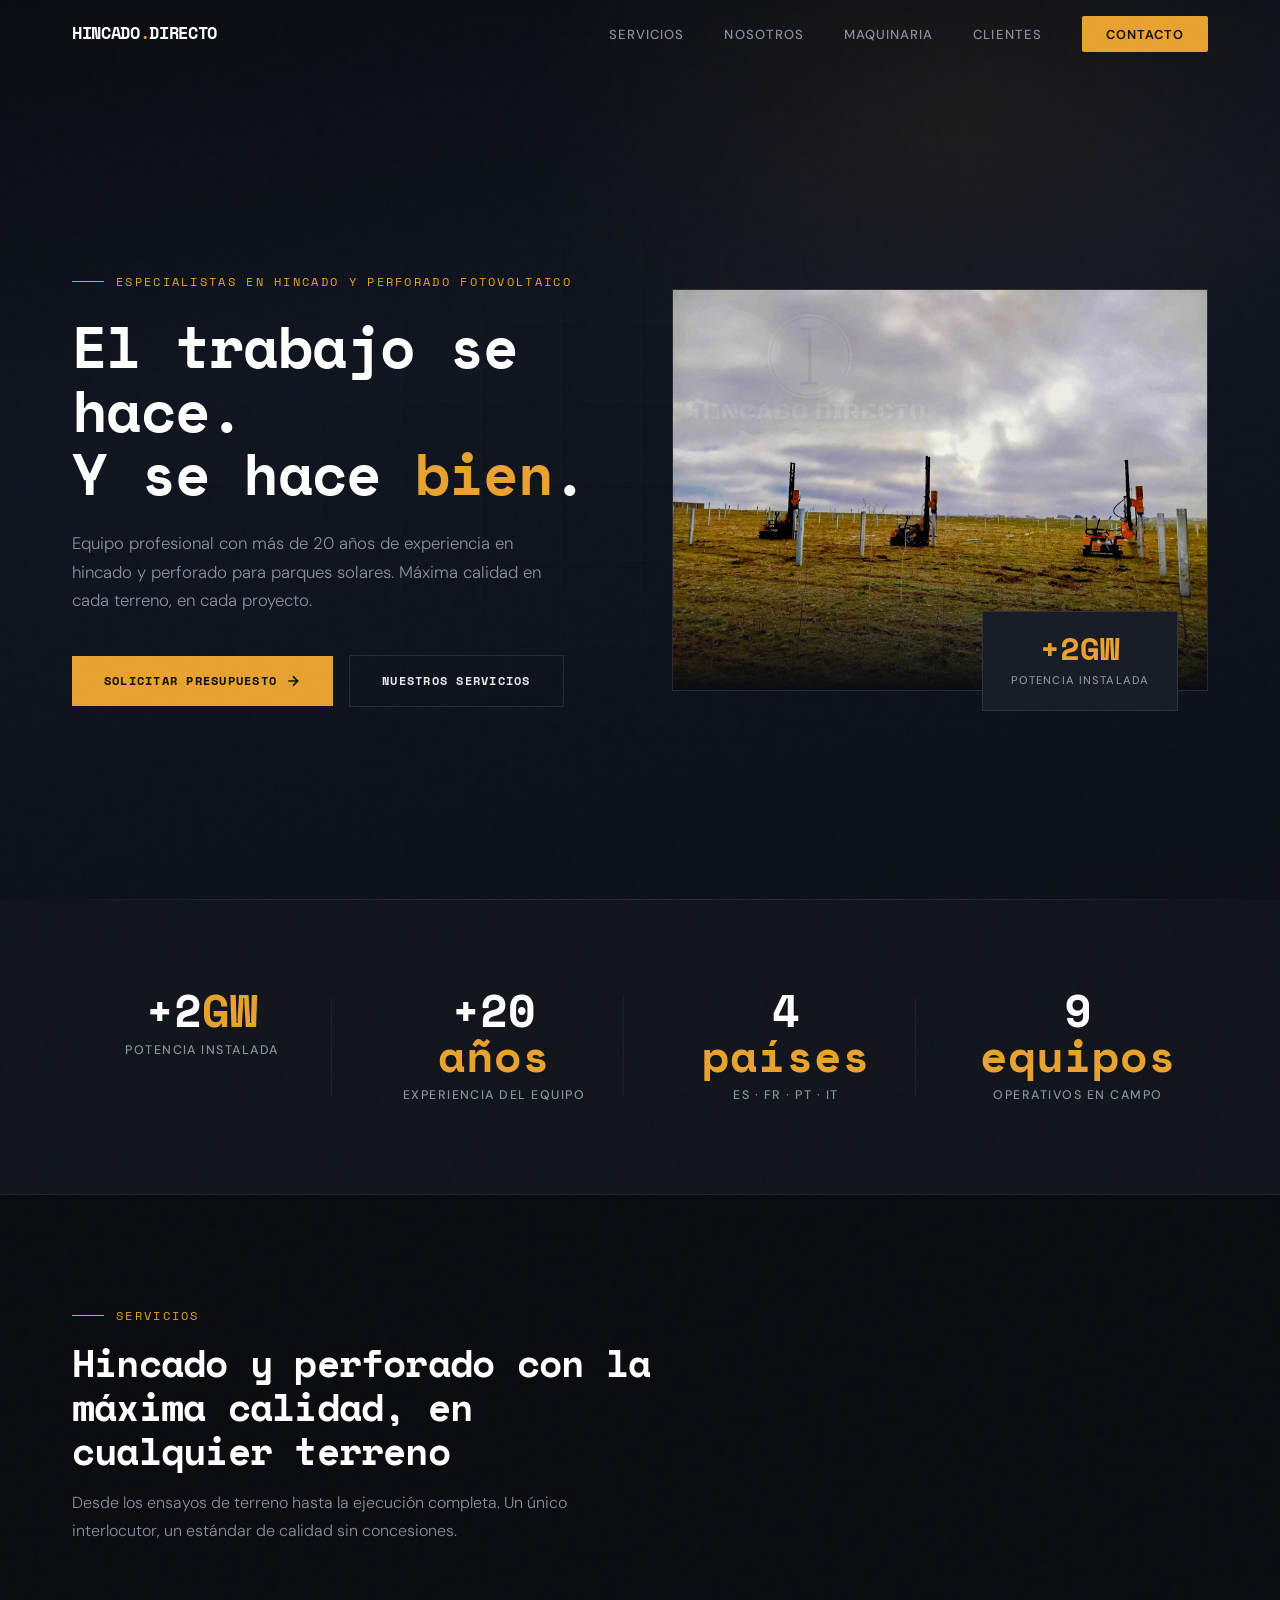
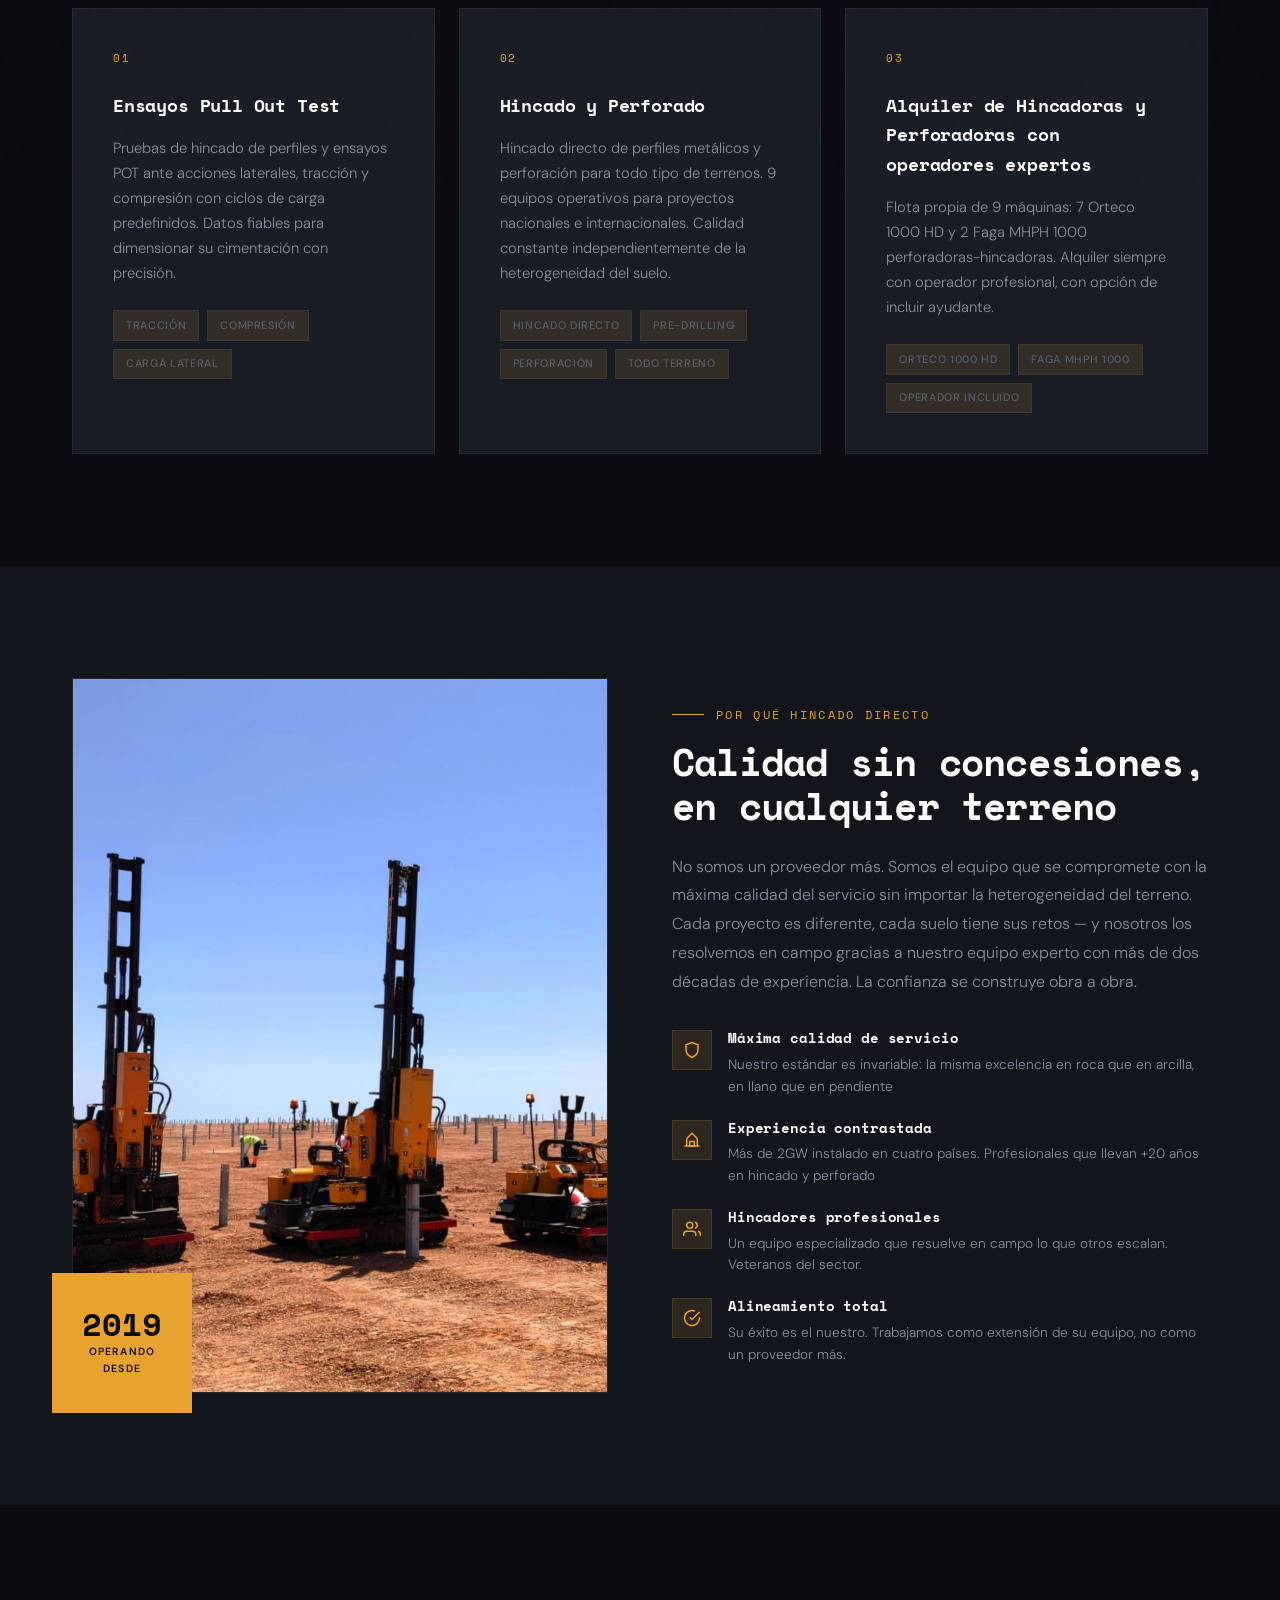
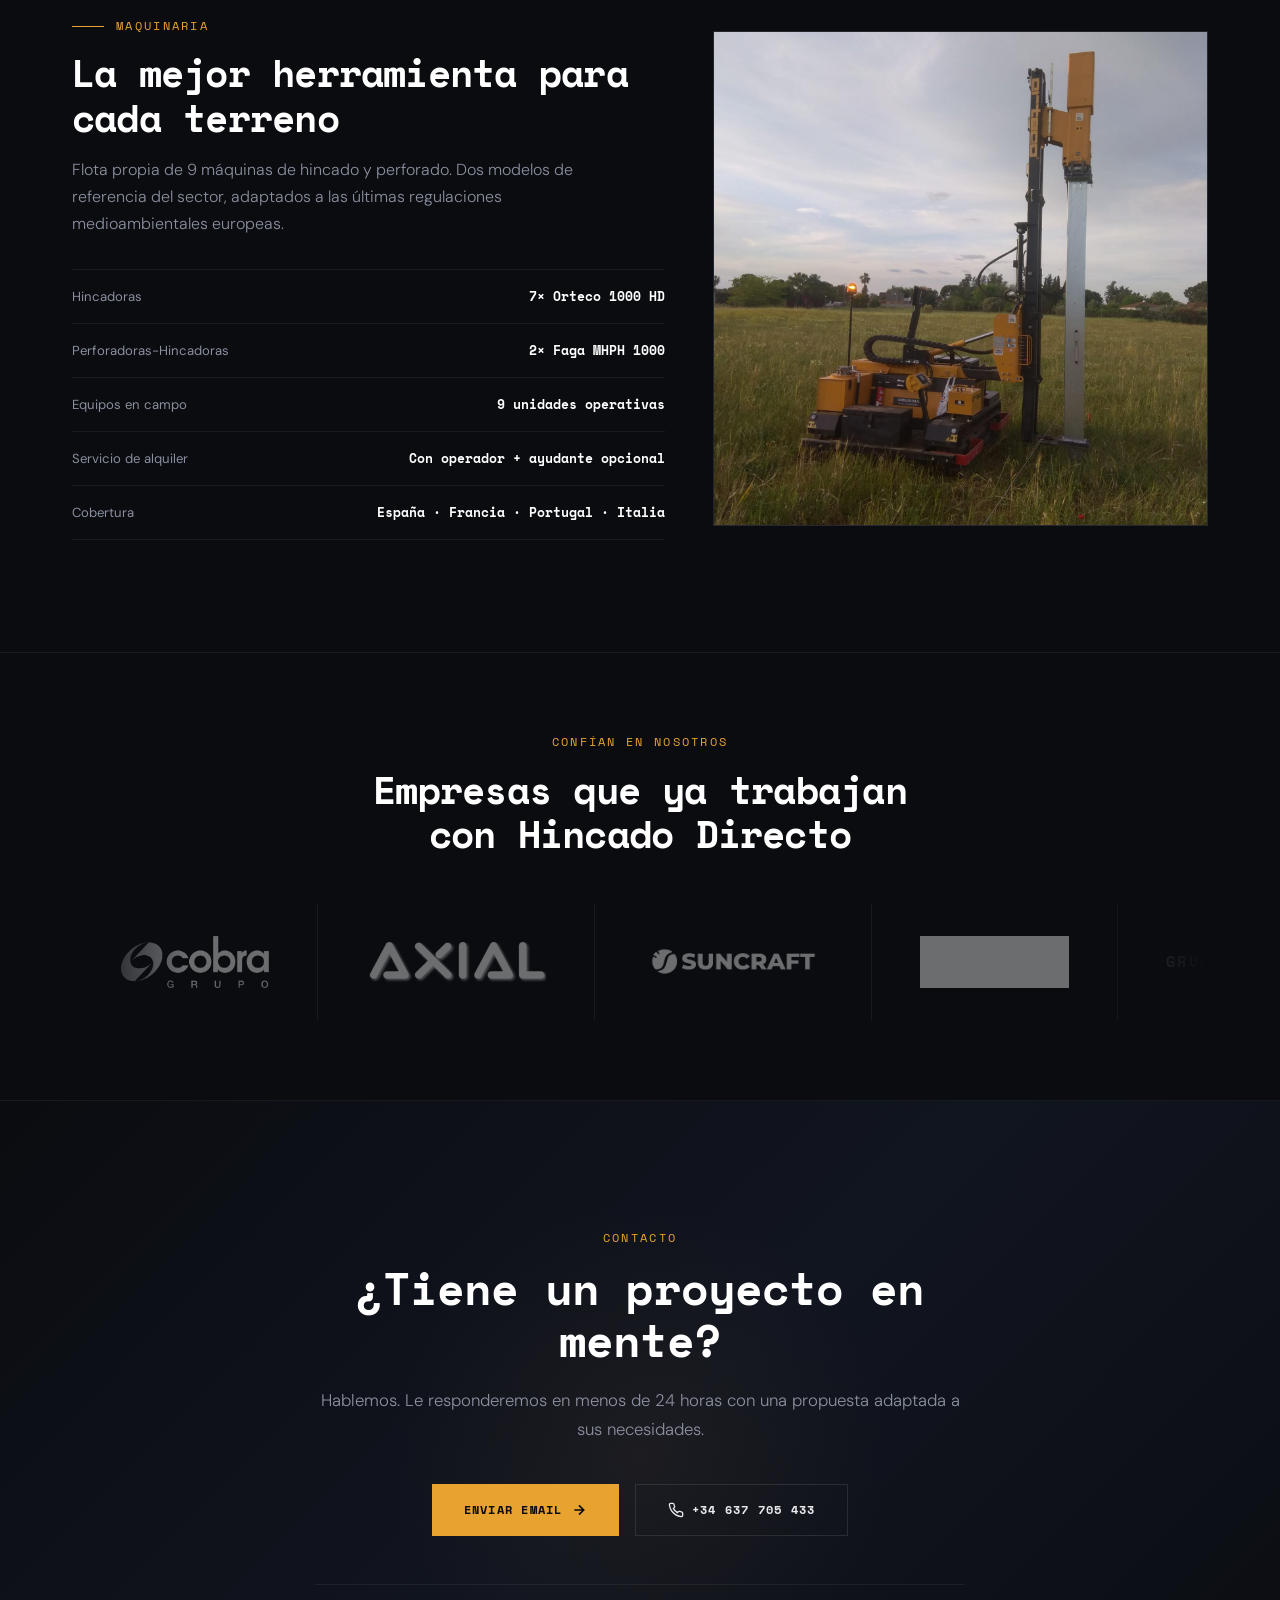
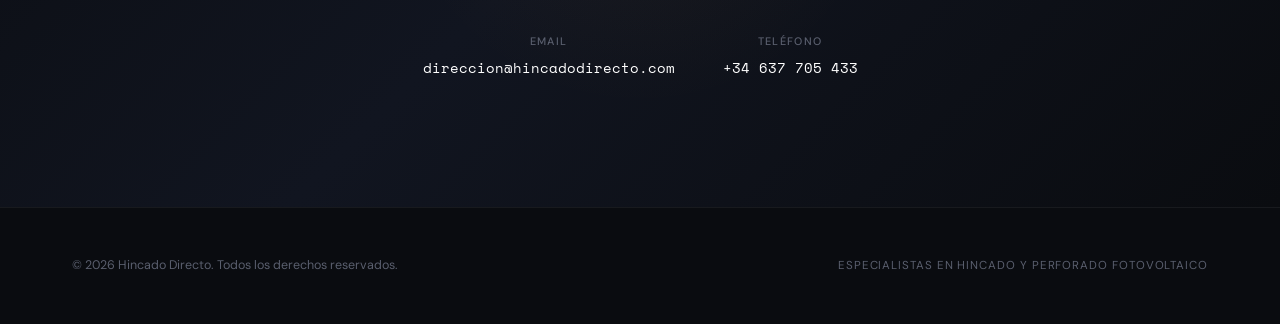
==== index.html @ 3b59ce43 "Update menor" ====
<!DOCTYPE html>
<html lang="es">
<head>
<meta charset="UTF-8">
<meta name="viewport" content="width=device-width, initial-scale=1.0">
<meta name="description" content="Hincado Directo — Especialistas en hincado y perforado para parques fotovoltaicos. Más de 2GW instalado en España, Francia, Portugal e Italia. Máxima calidad en cualquier terreno.">
<meta name="keywords" content="hincado fotovoltaico, perforado fotovoltaico, hincadoras, ensayos POT, pull out test, alquiler hincadoras, Orteco 1000, parques solares, EPC solar">
<meta name="author" content="Hincado Directo">
<meta name="robots" content="index, follow">

<!-- Open Graph (para compartir en redes sociales y WhatsApp) -->
<meta property="og:title" content="Hincado Directo | Especialistas en Hincado y Perforado Fotovoltaico">
<meta property="og:description" content="Equipo profesional con más de 20 años de experiencia. Más de 2GW instalado en 4 países. Máxima calidad en cualquier terreno.">
<meta property="og:type" content="website">
<meta property="og:url" content="https://www.hincadodirecto.com">
<meta property="og:locale" content="es_ES">

<!-- Favicon (sustituye por tu logo cuando lo tengas) -->
<link rel="icon" type="image/png" href="img/favicon.png">

<title>Hincado Directo | Especialistas en Hincado y Perforado Fotovoltaico</title>
<link rel="preconnect" href="https://fonts.googleapis.com">
<link href="https://fonts.googleapis.com/css2?family=DM+Sans:ital,opsz,wght@0,9..40,300;0,9..40,400;0,9..40,500;0,9..40,600;0,9..40,700;1,9..40,300&family=Space+Mono:wght@400;700&display=swap" rel="stylesheet">

<!-- ========== SCHEMA MARKUP — EMPRESA LOCAL ========== -->
<script type="application/ld+json">
{
  "@context": "https://schema.org",
  "@type": "Organization",
  "name": "Hincado Directo",
  "legalName": "Hincado Directo SL",
  "url": "https://www.hincadodirecto.com",
  "logo": "https://www.hincadodirecto.com/img/logo-hincado-directo.png",
  "description": "Especialistas en hincado y perforado para parques fotovoltaicos. Más de 2GW instalado en España, Francia, Portugal e Italia.",
  "foundingDate": "2019",
  "email": "direccion@hincadodirecto.com",
  "telephone": "+34637705433",
  "address": {
    "@type": "PostalAddress",
    "streetAddress": "Calle Francisco Luján, 2, Esc. Izq., Piso 6D",
    "addressLocality": "Badajoz",
    "postalCode": "06004",
    "addressRegion": "Extremadura",
    "addressCountry": "ES"
  },
  "geo": {
    "@type": "GeoCoordinates",
    "latitude": 38.8794,
    "longitude": -6.9707
  },
  "areaServed": [
    { "@type": "Country", "name": "España" },
    { "@type": "Country", "name": "Francia" },
    { "@type": "Country", "name": "Portugal" },
    { "@type": "Country", "name": "Italia" }
  ],
  "serviceType": [
    "Hincado de perfiles para parques fotovoltaicos",
    "Perforado y pretaladro para estructuras solares",
    "Ensayos Pull Out Test (POT)",
    "Alquiler de hincadoras con operador"
  ],
  "numberOfEmployees": {
    "@type": "QuantitativeValue",
    "minValue": 10,
    "maxValue": 50
  },
  "sameAs": [
    "https://es.linkedin.com/company/hincado-directo"
  ]
}
</script>

<!-- ========== SCHEMA MARKUP — SERVICIO PRINCIPAL ========== -->
<script type="application/ld+json">
{
  "@context": "https://schema.org",
  "@type": "Service",
  "serviceType": "Hincado y perforado para parques fotovoltaicos",
  "provider": {
    "@type": "Organization",
    "name": "Hincado Directo",
    "url": "https://www.hincadodirecto.com"
  },
  "areaServed": [
    { "@type": "Country", "name": "España" },
    { "@type": "Country", "name": "Francia" },
    { "@type": "Country", "name": "Portugal" },
    { "@type": "Country", "name": "Italia" }
  ],
  "description": "Hincado directo de perfiles, pretaladro, perforación y ensayos Pull Out Test para parques solares utility-scale. Flota propia de 9 máquinas. Más de 2GW instalados.",
  "offers": {
    "@type": "Offer",
    "availability": "https://schema.org/InStock",
    "areaServed": {
      "@type": "Country",
      "name": "España"
    }
  }
}
</script>

<!-- ========== GOOGLE ANALYTICS ========== 
     INSTRUCCIONES: 
     1. Ve a https://analytics.google.com
     2. Crea una propiedad para hincadodirecto.com
     3. Google te dará un ID tipo "G-XXXXXXXXXX"
     4. Sustituye G-XXXXXXXXXX por tu ID real en las dos líneas de abajo
     5. Descomenta el bloque (quita las líneas de comentario HTML)
-->
<!--
<script async src="https://www.googletagmanager.com/gtag/js?id=G-XXXXXXXXXX"></script>
<script>
  window.dataLayer = window.dataLayer || [];
  function gtag(){dataLayer.push(arguments);}
  gtag('js', new Date());
  gtag('config', 'G-XXXXXXXXXX');
</script>
-->

<style>
:root {
  --color-bg: #0A0C10;
  --color-bg-elevated: #12151C;
  --color-bg-card: #181C25;
  --color-text: #E8E9ED;
  --color-text-muted: #8A8F9E;
  --color-text-dim: #5A5F6E;
  --color-accent: #E8A230;
  --color-accent-light: #F0C060;
  --color-accent-dim: rgba(232,162,48,0.12);
  --color-white: #FFFFFF;
  --color-border: rgba(255,255,255,0.06);
  --color-border-light: rgba(255,255,255,0.10);
  --font-display: 'Space Mono', monospace;
  --font-body: 'DM Sans', sans-serif;
  --ease-out: cubic-bezier(0.16, 1, 0.3, 1);
  --max-width: 1200px;
}

*, *::before, *::after { margin: 0; padding: 0; box-sizing: border-box; }

html { scroll-behavior: smooth; }

body {
  font-family: var(--font-body);
  background: var(--color-bg);
  color: var(--color-text);
  line-height: 1.6;
  overflow-x: hidden;
  -webkit-font-smoothing: antialiased;
}

/* ============ UTILITY ============ */
.container { max-width: var(--max-width); margin: 0 auto; padding: 0 2rem; }
.sr-only { position: absolute; width: 1px; height: 1px; padding: 0; margin: -1px; overflow: hidden; clip: rect(0,0,0,0); border: 0; }

/* ============ ANIMATIONS ============ */
@keyframes fadeUp {
  from { opacity: 0; transform: translateY(40px); }
  to { opacity: 1; transform: translateY(0); }
}
@keyframes fadeIn {
  from { opacity: 0; }
  to { opacity: 1; }
}
@keyframes slideInLeft {
  from { opacity: 0; transform: translateX(-60px); }
  to { opacity: 1; transform: translateX(0); }
}
@keyframes countUp {
  from { opacity: 0; transform: translateY(20px); }
  to { opacity: 1; transform: translateY(0); }
}
@keyframes lineGrow {
  from { transform: scaleX(0); }
  to { transform: scaleX(1); }
}
@keyframes grain {
  0%, 100% { transform: translate(0, 0); }
  10% { transform: translate(-5%, -10%); }
  30% { transform: translate(3%, -15%); }
  50% { transform: translate(-10%, 5%); }
  70% { transform: translate(8%, -5%); }
  90% { transform: translate(-3%, 10%); }
}

.animate-on-scroll {
  opacity: 0;
  transform: translateY(40px);
  transition: opacity 0.8s var(--ease-out), transform 0.8s var(--ease-out);
}
.animate-on-scroll.visible {
  opacity: 1;
  transform: translateY(0);
}

/* ============ GRAIN OVERLAY ============ */
body::after {
  content: '';
  position: fixed;
  inset: -100%;
  width: 300%;
  height: 300%;
  background-image: url("data:image/svg+xml,%3Csvg viewBox='0 0 256 256' xmlns='http://www.w3.org/2000/svg'%3E%3Cfilter id='n'%3E%3CfeTurbulence type='fractalNoise' baseFrequency='0.85' numOctaves='4' stitchTiles='stitch'/%3E%3C/filter%3E%3Crect width='100%25' height='100%25' filter='url(%23n)' opacity='0.04'/%3E%3C/svg%3E");
  pointer-events: none;
  z-index: 9999;
  animation: grain 8s steps(10) infinite;
  opacity: 0.4;
}

/* ============ NAV ============ */
nav {
  position: fixed;
  top: 0;
  left: 0;
  right: 0;
  z-index: 1000;
  padding: 1.25rem 0;
  transition: all 0.4s var(--ease-out);
  background: transparent;
}
nav.scrolled {
  background: rgba(10,12,16,0.92);
  backdrop-filter: blur(20px);
  -webkit-backdrop-filter: blur(20px);
  border-bottom: 1px solid var(--color-border);
  padding: 0.85rem 0;
}
nav .container {
  display: flex;
  justify-content: space-between;
  align-items: center;
}
.nav-logo {
  font-family: var(--font-display);
  font-size: 1.05rem;
  font-weight: 700;
  color: var(--color-white);
  text-decoration: none;
  letter-spacing: -0.02em;
}
.nav-logo span { color: var(--color-accent); }
.nav-links {
  display: flex;
  gap: 2.5rem;
  list-style: none;
  align-items: center;
}
.nav-links a {
  font-size: 0.82rem;
  color: var(--color-text-muted);
  text-decoration: none;
  letter-spacing: 0.08em;
  text-transform: uppercase;
  font-weight: 500;
  transition: color 0.3s ease;
  position: relative;
}
.nav-links a:hover { color: var(--color-white); }
.nav-links a::after {
  content: '';
  position: absolute;
  bottom: -4px;
  left: 0;
  width: 0;
  height: 1px;
  background: var(--color-accent);
  transition: width 0.3s var(--ease-out);
}
.nav-links a:hover::after { width: 100%; }
.nav-cta {
  font-size: 0.8rem !important;
  color: var(--color-bg) !important;
  background: var(--color-accent);
  padding: 0.6rem 1.5rem;
  border-radius: 2px;
  letter-spacing: 0.08em;
  text-transform: uppercase;
  font-weight: 600 !important;
  transition: background 0.3s ease, transform 0.2s ease !important;
}
.nav-cta:hover {
  background: var(--color-accent-light) !important;
  transform: translateY(-1px);
}
.nav-cta::after { display: none !important; }

/* Mobile nav */
.nav-toggle {
  display: none;
  background: none;
  border: none;
  cursor: pointer;
  padding: 0.5rem;
}
.nav-toggle span {
  display: block;
  width: 22px;
  height: 2px;
  background: var(--color-white);
  margin: 5px 0;
  transition: all 0.3s ease;
}

/* ============ HERO ============ */
.hero {
  position: relative;
  min-height: 100vh;
  display: flex;
  align-items: center;
  overflow: hidden;
  padding-top: 5rem;
}
.hero-bg {
  position: absolute;
  inset: 0;
  background: linear-gradient(170deg, #0A0C10 0%, #111520 40%, #0D1018 100%);
}
.hero-bg::before {
  content: '';
  position: absolute;
  top: -20%;
  right: -10%;
  width: 70%;
  height: 70%;
  background: radial-gradient(ellipse, rgba(232,162,48,0.06) 0%, transparent 70%);
  pointer-events: none;
}
.hero-bg::after {
  content: '';
  position: absolute;
  bottom: 0;
  left: 0;
  right: 0;
  height: 1px;
  background: linear-gradient(90deg, transparent, var(--color-border-light) 20%, var(--color-border-light) 80%, transparent);
}
.hero-grid {
  position: absolute;
  inset: 0;
  background-image:
    linear-gradient(rgba(255,255,255,0.015) 1px, transparent 1px),
    linear-gradient(90deg, rgba(255,255,255,0.015) 1px, transparent 1px);
  background-size: 80px 80px;
  mask-image: radial-gradient(ellipse 70% 60% at 50% 50%, black 20%, transparent 70%);
}
.hero .container {
  position: relative;
  z-index: 2;
  display: grid;
  grid-template-columns: 1fr 1fr;
  gap: 4rem;
  align-items: center;
}
.hero-content {
  animation: slideInLeft 1s var(--ease-out) 0.2s both;
}
.hero-tag {
  font-family: var(--font-display);
  font-size: 0.72rem;
  color: var(--color-accent);
  letter-spacing: 0.2em;
  text-transform: uppercase;
  margin-bottom: 1.5rem;
  display: flex;
  align-items: center;
  gap: 0.75rem;
}
.hero-tag::before {
  content: '';
  width: 32px;
  height: 1px;
  background: var(--color-accent);
}
.hero-title {
  font-family: var(--font-display);
  font-size: clamp(2.2rem, 4.5vw, 3.8rem);
  font-weight: 700;
  line-height: 1.1;
  color: var(--color-white);
  margin-bottom: 1.5rem;
  letter-spacing: -0.03em;
}
.hero-title em {
  font-style: normal;
  color: var(--color-accent);
  position: relative;
}
.hero-desc {
  font-size: 1.05rem;
  color: var(--color-text-muted);
  line-height: 1.7;
  max-width: 480px;
  margin-bottom: 2.5rem;
  font-weight: 300;
}
.hero-actions {
  display: flex;
  gap: 1rem;
  align-items: center;
}
.btn-primary {
  display: inline-flex;
  align-items: center;
  gap: 0.5rem;
  padding: 0.95rem 2rem;
  background: var(--color-accent);
  color: var(--color-bg);
  font-family: var(--font-display);
  font-size: 0.78rem;
  font-weight: 700;
  letter-spacing: 0.1em;
  text-transform: uppercase;
  text-decoration: none;
  border: none;
  cursor: pointer;
  transition: all 0.3s var(--ease-out);
}
.btn-primary:hover {
  background: var(--color-accent-light);
  transform: translateY(-2px);
  box-shadow: 0 8px 30px rgba(232,162,48,0.25);
}
.btn-secondary {
  display: inline-flex;
  align-items: center;
  gap: 0.5rem;
  padding: 0.95rem 2rem;
  background: transparent;
  color: var(--color-text);
  font-family: var(--font-display);
  font-size: 0.78rem;
  font-weight: 700;
  letter-spacing: 0.1em;
  text-transform: uppercase;
  text-decoration: none;
  border: 1px solid var(--color-border-light);
  cursor: pointer;
  transition: all 0.3s var(--ease-out);
}
.btn-secondary:hover {
  border-color: var(--color-accent);
  color: var(--color-accent);
}

/* Hero visual */
.hero-visual {
  position: relative;
  animation: fadeUp 1s var(--ease-out) 0.5s both;
}
.hero-image-wrapper {
  position: relative;
  aspect-ratio: 4/3;
  overflow: hidden;
  border: 1px solid var(--color-border-light);
}
.hero-image-wrapper img {
  width: 100%;
  height: 100%;
  object-fit: cover;
  filter: contrast(1.05) brightness(0.95);
}
.hero-image-placeholder {
  width: 100%;
  height: 100%;
  background: linear-gradient(135deg, var(--color-bg-card) 0%, var(--color-bg-elevated) 100%);
  display: flex;
  align-items: center;
  justify-content: center;
  flex-direction: column;
  gap: 1rem;
}
.hero-image-placeholder svg {
  width: 64px;
  height: 64px;
  opacity: 0.2;
}
.hero-image-placeholder span {
  font-size: 0.75rem;
  color: var(--color-text-dim);
  letter-spacing: 0.1em;
  text-transform: uppercase;
}
.hero-image-overlay {
  position: absolute;
  bottom: 0;
  left: 0;
  right: 0;
  height: 40%;
  background: linear-gradient(to top, var(--color-bg) 0%, transparent 100%);
  pointer-events: none;
}
.hero-stat-badge {
  position: absolute;
  bottom: -20px;
  right: 30px;
  background: var(--color-bg-card);
  border: 1px solid var(--color-border-light);
  padding: 1.25rem 1.75rem;
  z-index: 3;
  text-align: center;
}
.hero-stat-badge .stat-number {
  font-family: var(--font-display);
  font-size: 2rem;
  font-weight: 700;
  color: var(--color-accent);
  line-height: 1;
}
.hero-stat-badge .stat-label {
  font-size: 0.7rem;
  color: var(--color-text-muted);
  text-transform: uppercase;
  letter-spacing: 0.1em;
  margin-top: 0.25rem;
}

/* ============ STATS BAR ============ */
.stats-bar {
  padding: 4rem 0;
  border-bottom: 1px solid var(--color-border);
  background: var(--color-bg-elevated);
}
.stats-grid {
  display: grid;
  grid-template-columns: repeat(4, 1fr);
  gap: 2rem;
}
.stat-item {
  text-align: center;
  padding: 1.5rem;
  position: relative;
}
.stat-item:not(:last-child)::after {
  content: '';
  position: absolute;
  right: 0;
  top: 20%;
  height: 60%;
  width: 1px;
  background: var(--color-border);
}
.stat-number {
  font-family: var(--font-display);
  font-size: clamp(2rem, 3.5vw, 3rem);
  font-weight: 700;
  color: var(--color-white);
  line-height: 1;
  margin-bottom: 0.5rem;
}
.stat-number span { color: var(--color-accent); }
.stat-label {
  font-size: 0.78rem;
  color: var(--color-text-muted);
  text-transform: uppercase;
  letter-spacing: 0.12em;
  font-weight: 500;
}

/* ============ SECTION COMMON ============ */
.section {
  padding: 7rem 0;
  position: relative;
}
.section-dark { background: var(--color-bg); }
.section-elevated { background: var(--color-bg-elevated); }
.section-header {
  margin-bottom: 4rem;
}
.section-tag {
  font-family: var(--font-display);
  font-size: 0.72rem;
  color: var(--color-accent);
  letter-spacing: 0.2em;
  text-transform: uppercase;
  margin-bottom: 1rem;
  display: flex;
  align-items: center;
  gap: 0.75rem;
}
.section-tag::before {
  content: '';
  width: 32px;
  height: 1px;
  background: var(--color-accent);
}
.section-title {
  font-family: var(--font-display);
  font-size: clamp(1.8rem, 3vw, 2.6rem);
  font-weight: 700;
  color: var(--color-white);
  line-height: 1.15;
  letter-spacing: -0.02em;
  max-width: 600px;
}
.section-subtitle {
  font-size: 1rem;
  color: var(--color-text-muted);
  max-width: 520px;
  margin-top: 1rem;
  font-weight: 300;
  line-height: 1.7;
}

/* ============ SERVICES ============ */
.services-grid {
  display: grid;
  grid-template-columns: repeat(3, 1fr);
  gap: 1.5rem;
}
.service-card {
  background: var(--color-bg-card);
  border: 1px solid var(--color-border);
  padding: 2.5rem;
  transition: all 0.4s var(--ease-out);
  position: relative;
  overflow: hidden;
}
.service-card::before {
  content: '';
  position: absolute;
  top: 0;
  left: 0;
  width: 100%;
  height: 2px;
  background: var(--color-accent);
  transform: scaleX(0);
  transform-origin: left;
  transition: transform 0.4s var(--ease-out);
}
.service-card:hover::before {
  transform: scaleX(1);
}
.service-card:hover {
  border-color: var(--color-border-light);
  transform: translateY(-4px);
  box-shadow: 0 20px 60px rgba(0,0,0,0.3);
}
.service-number {
  font-family: var(--font-display);
  font-size: 0.7rem;
  color: var(--color-accent);
  letter-spacing: 0.15em;
  margin-bottom: 1.5rem;
}
.service-title {
  font-family: var(--font-display);
  font-size: 1.15rem;
  font-weight: 700;
  color: var(--color-white);
  margin-bottom: 1rem;
  letter-spacing: -0.01em;
}
.service-desc {
  font-size: 0.92rem;
  color: var(--color-text-muted);
  line-height: 1.7;
  font-weight: 300;
}
.service-tags {
  display: flex;
  flex-wrap: wrap;
  gap: 0.5rem;
  margin-top: 1.5rem;
}
.service-tags span {
  font-size: 0.68rem;
  color: var(--color-text-dim);
  background: var(--color-accent-dim);
  padding: 0.35rem 0.75rem;
  letter-spacing: 0.06em;
  text-transform: uppercase;
  font-weight: 500;
  border: 1px solid rgba(232,162,48,0.08);
}

/* ============ PHOTO CAROUSEL (fade) ============ */
.photo-carousel {
  position: relative;
  width: 100%;
  height: 100%;
  overflow: hidden;
}
.photo-carousel img {
  position: absolute;
  inset: 0;
  width: 100%;
  height: 100%;
  object-fit: cover;
  opacity: 0;
  transition: opacity 1s ease;
}
.photo-carousel img.active {
  opacity: 1;
}

/* ============ ABOUT / DIFERENCIAL ============ */
.about-grid {
  display: grid;
  grid-template-columns: 1fr 1fr;
  gap: 4rem;
  align-items: center;
}
.about-visual {
  position: relative;
}
.about-image {
  aspect-ratio: 3/4;
  background: linear-gradient(135deg, var(--color-bg-card) 0%, var(--color-bg-elevated) 100%);
  border: 1px solid var(--color-border);
  overflow: hidden;
}
.about-image img {
  width: 100%;
  height: 100%;
  object-fit: cover;
}
.about-accent-block {
  position: absolute;
  bottom: -20px;
  left: -20px;
  width: 140px;
  height: 140px;
  background: var(--color-accent);
  display: flex;
  align-items: center;
  justify-content: center;
  flex-direction: column;
}
.about-accent-block .accent-number {
  font-family: var(--font-display);
  font-size: 2rem;
  font-weight: 700;
  color: var(--color-bg);
  line-height: 1;
}
.about-accent-block .accent-label {
  font-size: 0.65rem;
  color: var(--color-bg);
  text-transform: uppercase;
  letter-spacing: 0.1em;
  font-weight: 600;
  margin-top: 0.25rem;
  text-align: center;
}
.about-content { }
.about-text {
  font-size: 1rem;
  color: var(--color-text-muted);
  line-height: 1.8;
  margin-bottom: 2rem;
  font-weight: 300;
}
.about-features {
  display: flex;
  flex-direction: column;
  gap: 1.25rem;
}
.about-feature {
  display: flex;
  gap: 1rem;
  align-items: flex-start;
}
.about-feature-icon {
  width: 40px;
  height: 40px;
  min-width: 40px;
  background: var(--color-accent-dim);
  border: 1px solid rgba(232,162,48,0.15);
  display: flex;
  align-items: center;
  justify-content: center;
  margin-top: 2px;
}
.about-feature-icon svg {
  width: 18px;
  height: 18px;
  stroke: var(--color-accent);
  fill: none;
  stroke-width: 2;
}
.about-feature-text h4 {
  font-family: var(--font-display);
  font-size: 0.85rem;
  color: var(--color-white);
  font-weight: 700;
  letter-spacing: -0.01em;
  margin-bottom: 0.25rem;
}
.about-feature-text p {
  font-size: 0.85rem;
  color: var(--color-text-muted);
  line-height: 1.6;
  font-weight: 300;
}

/* ============ CLIENTS / TRUST ============ */
.trust-section {
  padding: 5rem 0;
  border-top: 1px solid var(--color-border);
  border-bottom: 1px solid var(--color-border);
  background: var(--color-bg);
  overflow: hidden;
}
.trust-header {
  text-align: center;
  margin-bottom: 3rem;
}
.trust-header .section-tag {
  justify-content: center;
}
.trust-header .section-tag::before { display: none; }

/* Marquee infinite scroll */
.clients-marquee {
  position: relative;
  width: 100%;
  overflow: hidden;
  mask-image: linear-gradient(90deg, transparent 0%, black 10%, black 90%, transparent 100%);
  -webkit-mask-image: linear-gradient(90deg, transparent 0%, black 10%, black 90%, transparent 100%);
}
.clients-track {
  display: flex;
  width: max-content;
  animation: marquee 30s linear infinite;
}
.clients-track:hover {
  animation-play-state: paused;
}
@keyframes marquee {
  0% { transform: translateX(0); }
  100% { transform: translateX(-50%); }
}
.client-cell {
  flex-shrink: 0;
  padding: 2rem 3rem;
  display: flex;
  align-items: center;
  justify-content: center;
  border-left: 1px solid var(--color-border);
  min-width: 180px;
}
.client-cell:hover {
  background: var(--color-bg-elevated);
}
.client-cell img {
  max-height: 52px;
  max-width: 180px;
  object-fit: contain;
  filter: brightness(0) invert(1);
  opacity: 0.4;
  transition: opacity 0.3s ease, filter 0.3s ease;
}
.client-cell:hover img {
  opacity: 0.9;
  filter: brightness(0) invert(1);
}
.client-cell span {
  font-family: var(--font-display);
  font-size: 0.92rem;
  color: var(--color-text-muted);
  letter-spacing: 0.14em;
  text-transform: uppercase;
  text-align: center;
  font-weight: 700;
  white-space: nowrap;
  opacity: 0.4;
  transition: opacity 0.3s ease, color 0.3s ease;
}
.client-cell:hover span { opacity: 0.9; color: var(--color-white); }

/* ============ FLEET / MAQUINARIA ============ */
.fleet-showcase {
  display: grid;
  grid-template-columns: 1.2fr 1fr;
  gap: 3rem;
  align-items: center;
}
.fleet-info { }
.fleet-spec-list {
  margin-top: 2rem;
  display: flex;
  flex-direction: column;
  gap: 0;
}
.fleet-spec {
  display: flex;
  justify-content: space-between;
  align-items: center;
  padding: 1rem 0;
  border-bottom: 1px solid var(--color-border);
}
.fleet-spec:first-child {
  border-top: 1px solid var(--color-border);
}
.fleet-spec-label {
  font-size: 0.82rem;
  color: var(--color-text-muted);
  font-weight: 400;
}
.fleet-spec-value {
  font-family: var(--font-display);
  font-size: 0.82rem;
  color: var(--color-white);
  font-weight: 700;
}
.fleet-visual {
  position: relative;
}
.fleet-image {
  aspect-ratio: 1;
  background: linear-gradient(135deg, var(--color-bg-card) 0%, var(--color-bg-elevated) 100%);
  border: 1px solid var(--color-border);
  overflow: hidden;
}
.fleet-image img {
  width: 100%;
  height: 100%;
  object-fit: cover;
}

/* ============ CTA / CONTACT ============ */
.cta-section {
  padding: 8rem 0;
  position: relative;
  overflow: hidden;
}
.cta-section::before {
  content: '';
  position: absolute;
  inset: 0;
  background: linear-gradient(135deg, var(--color-bg) 0%, #111520 50%, var(--color-bg) 100%);
}
.cta-glow {
  position: absolute;
  top: 50%;
  left: 50%;
  transform: translate(-50%, -50%);
  width: 600px;
  height: 600px;
  background: radial-gradient(circle, rgba(232,162,48,0.05) 0%, transparent 60%);
  pointer-events: none;
}
.cta-content {
  position: relative;
  z-index: 2;
  text-align: center;
  max-width: 650px;
  margin: 0 auto;
}
.cta-content .section-tag {
  justify-content: center;
}
.cta-content .section-tag::before { display: none; }
.cta-title {
  font-family: var(--font-display);
  font-size: clamp(2rem, 3.5vw, 3rem);
  font-weight: 700;
  color: var(--color-white);
  line-height: 1.15;
  letter-spacing: -0.02em;
  margin-bottom: 1.25rem;
}
.cta-desc {
  font-size: 1.05rem;
  color: var(--color-text-muted);
  line-height: 1.7;
  margin-bottom: 2.5rem;
  font-weight: 300;
}
.cta-actions {
  display: flex;
  gap: 1rem;
  justify-content: center;
  flex-wrap: wrap;
}
.cta-contact-info {
  display: flex;
  gap: 3rem;
  justify-content: center;
  margin-top: 3rem;
  padding-top: 3rem;
  border-top: 1px solid var(--color-border);
}
.cta-contact-item {
  text-align: center;
}
.cta-contact-label {
  font-size: 0.68rem;
  color: var(--color-text-dim);
  text-transform: uppercase;
  letter-spacing: 0.12em;
  margin-bottom: 0.35rem;
  font-weight: 500;
}
.cta-contact-value {
  font-family: var(--font-display);
  font-size: 0.9rem;
  color: var(--color-white);
  font-weight: 400;
}
.cta-contact-value a {
  color: var(--color-white);
  text-decoration: none;
  transition: color 0.3s ease;
}
.cta-contact-value a:hover { color: var(--color-accent); }

/* ============ FOOTER ============ */
footer {
  padding: 3rem 0;
  border-top: 1px solid var(--color-border);
  background: var(--color-bg);
}
footer .container {
  display: flex;
  justify-content: space-between;
  align-items: center;
}
.footer-left {
  font-size: 0.78rem;
  color: var(--color-text-dim);
}
.footer-left a {
  color: var(--color-text-dim);
  text-decoration: none;
}
.footer-right {
  font-size: 0.72rem;
  color: var(--color-text-dim);
  letter-spacing: 0.08em;
  text-transform: uppercase;
}

/* ============ RESPONSIVE ============ */
@media (max-width: 968px) {
  .hero .container {
    grid-template-columns: 1fr;
    gap: 3rem;
  }
  .hero-visual { order: -1; }
  .stats-grid { grid-template-columns: repeat(2, 1fr); }
  .stat-item:nth-child(2)::after { display: none; }
  .services-grid { grid-template-columns: 1fr; }
  .about-grid { grid-template-columns: 1fr; gap: 3rem; }
  .fleet-showcase { grid-template-columns: 1fr; }
  .cta-contact-info { flex-direction: column; gap: 1.5rem; }
}

@media (max-width: 640px) {
  .nav-links { display: none; }
  .nav-toggle { display: block; }
  .nav-links.open {
    display: flex;
    flex-direction: column;
    position: absolute;
    top: 100%;
    left: 0;
    right: 0;
    background: rgba(10,12,16,0.98);
    backdrop-filter: blur(20px);
    padding: 2rem;
    gap: 1.5rem;
    border-bottom: 1px solid var(--color-border);
  }
  .hero { min-height: auto; padding: 8rem 0 4rem; }
  .section { padding: 4rem 0; }
  .stats-grid { grid-template-columns: 1fr 1fr; }
  .stat-item::after { display: none !important; }
  .hero-actions { flex-direction: column; align-items: flex-start; }
  footer .container { flex-direction: column; gap: 1rem; text-align: center; }
}
</style>
</head>
<body>

<!-- ========== NAV ========== -->
<nav id="mainNav">
  <div class="container">
    <a href="#" class="nav-logo">HINCADO<span>.</span>DIRECTO</a>
    <ul class="nav-links" id="navLinks">
      <li><a href="#servicios">Servicios</a></li>
      <li><a href="#nosotros">Nosotros</a></li>
      <li><a href="#maquinaria">Maquinaria</a></li>
      <li><a href="#clientes">Clientes</a></li>
      <li><a href="#contacto" class="nav-cta">Contacto</a></li>
    </ul>
    <button class="nav-toggle" id="navToggle" aria-label="Abrir menú">
      <span></span><span></span><span></span>
    </button>
  </div>
</nav>

<!-- ========== HERO ========== -->
<section class="hero">
  <div class="hero-bg">
    <div class="hero-grid"></div>
  </div>
  <div class="container">
    <div class="hero-content">
      <div class="hero-tag">Especialistas en hincado y perforado fotovoltaico</div>
      <h1 class="hero-title">
        El trabajo se hace.<br>
        Y se hace <em>bien</em>.
      </h1>
      <p class="hero-desc">
        Equipo profesional con más de 20 años de experiencia en hincado y perforado para parques solares. Máxima calidad en cada terreno, en cada proyecto.
      </p>
      <div class="hero-actions">
        <a href="#contacto" class="btn-primary">
          Solicitar presupuesto
          <svg width="16" height="16" viewBox="0 0 24 24" fill="none" stroke="currentColor" stroke-width="2.5"><path d="M5 12h14M12 5l7 7-7 7"/></svg>
        </a>
        <a href="#servicios" class="btn-secondary">Nuestros servicios</a>
      </div>
    </div>
    <div class="hero-visual">
      <div class="hero-image-wrapper">
        <img src="img/hero.jpg" alt="Hincadoras Orteco trabajando en parque solar fotovoltaico">
        <div class="hero-image-overlay"></div>
      </div>
      <div class="hero-stat-badge">
        <div class="stat-number">+2GW</div>
        <div class="stat-label">Potencia instalada</div>
      </div>
    </div>
  </div>
</section>

<!-- ========== STATS BAR ========== -->
<section class="stats-bar">
  <div class="container">
    <div class="stats-grid">
      <div class="stat-item animate-on-scroll">
        <div class="stat-number">+2<span>GW</span></div>
        <div class="stat-label">Potencia instalada</div>
      </div>
      <div class="stat-item animate-on-scroll">
        <div class="stat-number">+20<span> años</span></div>
        <div class="stat-label">Experiencia del equipo</div>
      </div>
      <div class="stat-item animate-on-scroll">
        <div class="stat-number">4<span> países</span></div>
        <div class="stat-label">ES · FR · PT · IT</div>
      </div>
      <div class="stat-item animate-on-scroll">
        <div class="stat-number">9<span> equipos</span></div>
        <div class="stat-label">Operativos en campo</div>
      </div>
    </div>
  </div>
</section>

<!-- ========== SERVICES ========== -->
<section class="section section-dark" id="servicios">
  <div class="container">
    <div class="section-header animate-on-scroll">
      <div class="section-tag">Servicios</div>
      <h2 class="section-title">Hincado y perforado con la máxima calidad, en cualquier terreno</h2>
      <p class="section-subtitle">Desde los ensayos de terreno hasta la ejecución completa. Un único interlocutor, un estándar de calidad sin concesiones.</p>
    </div>
    <div class="services-grid">
      <div class="service-card animate-on-scroll">
        <div class="service-number">01</div>
        <h3 class="service-title">Ensayos Pull Out Test</h3>
        <p class="service-desc">Pruebas de hincado de perfiles y ensayos POT ante acciones laterales, tracción y compresión con ciclos de carga predefinidos. Datos fiables para dimensionar su cimentación con precisión.</p>
        <div class="service-tags">
          <span>Tracción</span>
          <span>Compresión</span>
          <span>Carga lateral</span>
        </div>
      </div>
      <div class="service-card animate-on-scroll">
        <div class="service-number">02</div>
        <h3 class="service-title">Hincado y Perforado</h3>
        <p class="service-desc">Hincado directo de perfiles metálicos y perforación para todo tipo de terrenos. 9 equipos operativos para proyectos nacionales e internacionales. Calidad constante independientemente de la heterogeneidad del suelo.</p>
        <div class="service-tags">
          <span>Hincado directo</span>
          <span>Pre-drilling</span>
          <span>Perforación</span>
          <span>Todo terreno</span>
        </div>
      </div>
      <div class="service-card animate-on-scroll">
        <div class="service-number">03</div>
        <h3 class="service-title">Alquiler de Hincadoras y Perforadoras con operadores expertos</h3>
        <p class="service-desc">Flota propia de 9 máquinas: 7 Orteco 1000 HD y 2 Faga MHPH 1000 perforadoras-hincadoras. Alquiler siempre con operador profesional, con opción de incluir ayudante.</p>
        <div class="service-tags">
          <span>Orteco 1000 HD</span>
          <span>Faga MHPH 1000</span>
          <span>Operador incluido</span>
        </div>
      </div>
    </div>
  </div>
</section>

<!-- ========== ABOUT ========== -->
<section class="section section-elevated" id="nosotros">
  <div class="container">
    <div class="about-grid">
      <div class="about-visual animate-on-scroll">
        <div class="about-image">
          <!-- 
            CARRUSEL EQUIPO — Añade tantas fotos como quieras.
            La primera se muestra por defecto. Se van alternando cada 3 segundos.
            Sube las fotos a img/equipo/ y añade una línea <img> por cada una.
          -->
          <div class="photo-carousel" data-interval="3000">
            <img src="img/equipo/equipo-01.jpg" alt="Equipo Hincado Directo en campo" class="active">
            <img src="img/equipo/equipo-02.jpg" alt="Trabajos de hincado en planta solar">
            <img src="img/equipo/equipo-03.jpg" alt="Cuadrilla de hincadores profesionales">
            <img src="img/equipo/equipo-04.jpg" alt="Detalle de perfil hincado en planta solar">
            <!-- Añade más fotos aquí: <img src="img/equipo/equipo-05.jpg" alt="Descripción"> -->
          </div>
        </div>
        <div class="about-accent-block">
          <div class="accent-number">2019</div>
          <div class="accent-label">Operando<br>desde</div>
        </div>
      </div>
      <div class="about-content animate-on-scroll">
        <div class="section-tag">Por qué Hincado Directo</div>
        <h2 class="section-title" style="margin-bottom:1.5rem">Calidad sin concesiones, en cualquier terreno</h2>
        <p class="about-text">
          No somos un proveedor más. Somos el equipo que se compromete con la máxima calidad del servicio sin importar la heterogeneidad del terreno. Cada proyecto es diferente, cada suelo tiene sus retos — y nosotros los resolvemos en campo gracias a nuestro equipo experto con más de dos décadas de experiencia. La confianza se construye obra a obra.
        </p>
        <div class="about-features">
          <div class="about-feature">
            <div class="about-feature-icon">
              <svg viewBox="0 0 24 24"><path d="M12 22s8-4 8-10V5l-8-3-8 3v7c0 6 8 10 8 10z"/></svg>
            </div>
            <div class="about-feature-text">
              <h4>Máxima calidad de servicio</h4>
              <p>Nuestro estándar es invariable: la misma excelencia en roca que en arcilla, en llano que en pendiente</p>
            </div>
          </div>
          <div class="about-feature">
            <div class="about-feature-icon">
              <svg viewBox="0 0 24 24"><path d="M2 20h20M5 20V10l7-7 7 7v10"/><rect x="9" y="14" width="6" height="6"/></svg>
            </div>
            <div class="about-feature-text">
              <h4>Experiencia contrastada</h4>
              <p>Más de 2GW instalado en cuatro países. Profesionales que llevan +20 años en hincado y perforado</p>
            </div>
          </div>
          <div class="about-feature">
            <div class="about-feature-icon">
              <svg viewBox="0 0 24 24"><path d="M17 21v-2a4 4 0 00-4-4H5a4 4 0 00-4 4v2"/><circle cx="9" cy="7" r="4"/><path d="M23 21v-2a4 4 0 00-3-3.87M16 3.13a4 4 0 010 7.75"/></svg>
            </div>
            <div class="about-feature-text">
              <h4>Hincadores profesionales</h4>
              <p>Un equipo especializado que resuelve en campo lo que otros escalan. Veteranos del sector.</p>
            </div>
          </div>
          <div class="about-feature">
            <div class="about-feature-icon">
              <svg viewBox="0 0 24 24"><path d="M22 11.08V12a10 10 0 11-5.93-9.14"/><polyline points="22 4 12 14.01 9 11.01"/></svg>
            </div>
            <div class="about-feature-text">
              <h4>Alineamiento total</h4>
              <p>Su éxito es el nuestro. Trabajamos como extensión de su equipo, no como un proveedor más.</p>
            </div>
          </div>
        </div>
      </div>
    </div>
  </div>
</section>

<!-- ========== FLEET ========== -->
<section class="section section-dark" id="maquinaria">
  <div class="container">
    <div class="fleet-showcase">
      <div class="fleet-info animate-on-scroll">
        <div class="section-tag">Maquinaria</div>
        <h2 class="section-title" style="margin-bottom:1rem">La mejor herramienta para cada terreno</h2>
        <p class="section-subtitle" style="margin-bottom:0">Flota propia de 9 máquinas de hincado y perforado. Dos modelos de referencia del sector, adaptados a las últimas regulaciones medioambientales europeas.</p>
        <div class="fleet-spec-list">
          <div class="fleet-spec">
            <span class="fleet-spec-label">Hincadoras</span>
            <span class="fleet-spec-value">7× Orteco 1000 HD</span>
          </div>
          <div class="fleet-spec">
            <span class="fleet-spec-label">Perforadoras-Hincadoras</span>
            <span class="fleet-spec-value">2× Faga MHPH 1000</span>
          </div>
          <div class="fleet-spec">
            <span class="fleet-spec-label">Equipos en campo</span>
            <span class="fleet-spec-value">9 unidades operativas</span>
          </div>
          <div class="fleet-spec">
            <span class="fleet-spec-label">Servicio de alquiler</span>
            <span class="fleet-spec-value">Con operador + ayudante opcional</span>
          </div>
          <div class="fleet-spec">
            <span class="fleet-spec-label">Cobertura</span>
            <span class="fleet-spec-value">España · Francia · Portugal · Italia</span>
          </div>
        </div>
      </div>
      <div class="fleet-visual animate-on-scroll">
        <div class="fleet-image">
          <!-- 
            CARRUSEL MAQUINARIA — Mismo sistema. Añade fotos a img/maquinaria/.
          -->
          <div class="photo-carousel" data-interval="3000">
            <img src="img/maquinaria/maquina-01.jpg" alt="Orteco 1000 HD en operación" class="active">
            <img src="img/maquinaria/maquina-02.jpg" alt="Faga MHPH 1000 perforadora-hincadora">
            <img src="img/maquinaria/maquina-03.jpg" alt="Flota de hincadoras Hincado Directo">
            <img src="img/maquinaria/maquina-04.jpg" alt="Orteco 1000 HD entre margaritas">
            <img src="img/maquinaria/maquina-05.jpg" alt="Orteco al atardecer en planta solar">
            <img src="img/maquinaria/maquina-06.jpg" alt="Orteco HD en campo verde">
            <img src="img/maquinaria/maquina-07.jpg" alt="Hincadora Orteco en terreno de trabajo">
            <!-- Añade más fotos aquí: <img src="img/maquinaria/maquina-08.jpg" alt="Descripción"> -->
          </div>
        </div>
      </div>
    </div>
  </div>
</section>

<!-- ========== CLIENTS ========== -->
<section class="trust-section" id="clientes">
  <div class="container">
    <div class="trust-header animate-on-scroll">
      <div class="section-tag">Confían en nosotros</div>
      <h2 class="section-title" style="margin:0 auto">Empresas que ya trabajan con Hincado Directo</h2>
    </div>
    <!-- 
      LOGOS LOCALES — Instrucciones:
      =================================
      1. Crea la carpeta img/logos/ en tu repositorio
      2. Descarga cada logo desde las URLs indicadas abajo
      3. Guárdalos con los nombres exactos que aparecen en los src=""
      4. Sube la carpeta img/logos/ a GitHub
      
      URLs de descarga:
      - grupo-cobra.png    → https://www.grupocobra.com/wp-content/uploads/logo_grupocobra_white.png
      - axial.png          → https://www.axialstructural.com/wp-content/uploads/Logos-Axial-04-e1718263293432.png
      - suncraft.png       → https://www.suncraft.es/wp-content/uploads/2024/11/Logo-Suncraft-W.png
      - aresol.svg         → https://aresol.com/wp-content/uploads/aresol-renovables-logotipo.svg
      - aj-brand.svg       → https://ajbrand.energy/wp-content/uploads/2023/05/aj-brand-logo-web-color.svg
      - osmos.png          → https://www.osmos.es/wp-content/uploads/2022/04/cropped-LOGO-COLOR-OSMOS.png
      - tci-gecomp.png     → https://tci-gecomp.com/wp-content/uploads/2021/06/logo_tci.png
      - crc.jpg            → https://www.crcos.com/wp-content/uploads/2020/09/logo_93x50.jpg
    -->
    <div class="clients-marquee animate-on-scroll">
      <div class="clients-track">
        <div class="client-cell"><img src="img/logos/grupo-cobra.png" alt="Grupo Cobra" onerror="this.outerHTML='<span>GRUPO COBRA</span>'"></div>
        <div class="client-cell"><img src="img/logos/axial.png" alt="Axial Structural" onerror="this.outerHTML='<span>AXIAL</span>'"></div>
        <div class="client-cell"><img src="img/logos/suncraft.png" alt="Suncraft" onerror="this.outerHTML='<span>SUNCRAFT</span>'"></div>
        <div class="client-cell"><img src="img/logos/aresol.png" alt="Aresol Renovables" onerror="this.outerHTML='<span>ARESOL</span>'"></div>
        <div class="client-cell"><span>GRUPO ORTIZ</span></div>
        <div class="client-cell"><img src="img/logos/aj-brand.svg" alt="AJ Brand Energy" onerror="this.outerHTML='<span>AJ BRAND</span>'"></div>
        <div class="client-cell"><span>ZELESTRA</span></div>
        <div class="client-cell"><img src="img/logos/osmos.png" alt="OSMOS" onerror="this.outerHTML='<span>OSMOS</span>'"></div>
        <div class="client-cell"><span>TCI GECOMP</span></div>
        <div class="client-cell"><span>CRC</span></div>
        <div class="client-cell"><span>IBÉRICA RENOVABLES</span></div>
        <div class="client-cell"><span>PVH</span></div>
        <div class="client-cell"><span>TSK</span></div>
        <div class="client-cell"><span>TILSECO</span></div>
        <div class="client-cell"><span>FCC</span></div>
        <!-- Duplicado para loop continuo del marquee -->
        <div class="client-cell"><img src="img/logos/grupo-cobra.png" alt="Grupo Cobra" onerror="this.outerHTML='<span>GRUPO COBRA</span>'"></div>
        <div class="client-cell"><img src="img/logos/axial.png" alt="Axial Structural" onerror="this.outerHTML='<span>AXIAL</span>'"></div>
        <div class="client-cell"><img src="img/logos/suncraft.png" alt="Suncraft" onerror="this.outerHTML='<span>SUNCRAFT</span>'"></div>
        <div class="client-cell"><img src="img/logos/aresol.png" alt="Aresol Renovables" onerror="this.outerHTML='<span>ARESOL</span>'"></div>
        <div class="client-cell"><span>GRUPO ORTIZ</span></div>
        <div class="client-cell"><img src="img/logos/aj-brand.svg" alt="AJ Brand Energy" onerror="this.outerHTML='<span>AJ BRAND</span>'"></div>
        <div class="client-cell"><span>ZELESTRA</span></div>
        <div class="client-cell"><img src="img/logos/osmos.png" alt="OSMOS" onerror="this.outerHTML='<span>OSMOS</span>'"></div>
        <div class="client-cell"><span>TCI GECOMP</span></div>
        <div class="client-cell"><span>CRC</span></div>
        <div class="client-cell"><span>IBÉRICA RENOVABLES</span></div>
        <div class="client-cell"><span>PVH</span></div>
        <div class="client-cell"><span>TSK</span></div>
        <div class="client-cell"><span>TILSECO</span></div>
        <div class="client-cell"><span>FCC</span></div>
      </div>
    </div>
  </div>
</section>

<!-- ========== CTA / CONTACT ========== -->
<section class="cta-section" id="contacto">
  <div class="cta-glow"></div>
  <div class="container">
    <div class="cta-content animate-on-scroll">
      <div class="section-tag">Contacto</div>
      <h2 class="cta-title">¿Tiene un proyecto en mente?</h2>
      <p class="cta-desc">Hablemos. Le responderemos en menos de 24 horas con una propuesta adaptada a sus necesidades.</p>
      <div class="cta-actions">
        <a href="mailto:direccion@hincadodirecto.com" class="btn-primary">
          Enviar email
          <svg width="16" height="16" viewBox="0 0 24 24" fill="none" stroke="currentColor" stroke-width="2.5"><path d="M5 12h14M12 5l7 7-7 7"/></svg>
        </a>
        <a href="tel:+34637705433" class="btn-secondary">
          <svg width="16" height="16" viewBox="0 0 24 24" fill="none" stroke="currentColor" stroke-width="2"><path d="M22 16.92v3a2 2 0 01-2.18 2 19.79 19.79 0 01-8.63-3.07 19.5 19.5 0 01-6-6 19.79 19.79 0 01-3.07-8.67A2 2 0 014.11 2h3a2 2 0 012 1.72 12.84 12.84 0 00.7 2.81 2 2 0 01-.45 2.11L8.09 9.91a16 16 0 006 6l1.27-1.27a2 2 0 012.11-.45 12.84 12.84 0 002.81.7A2 2 0 0122 16.92z"/></svg>
          +34 637 705 433
        </a>
      </div>
      <div class="cta-contact-info">
        <div class="cta-contact-item">
          <div class="cta-contact-label">Email</div>
          <div class="cta-contact-value"><a href="mailto:direccion@hincadodirecto.com">direccion@hincadodirecto.com</a></div>
        </div>
        <div class="cta-contact-item">
          <div class="cta-contact-label">Teléfono</div>
          <div class="cta-contact-value"><a href="tel:+34637705433">+34 637 705 433</a></div>
        </div>
      </div>
    </div>
  </div>
</section>

<!-- ========== FOOTER ========== -->
<footer>
  <div class="container">
    <div class="footer-left">&copy; 2026 <a href="#">Hincado Directo</a>. Todos los derechos reservados.</div>
    <div class="footer-right">Especialistas en hincado y perforado fotovoltaico</div>
  </div>
</footer>

<script>
// Nav scroll effect
const nav = document.getElementById('mainNav');
window.addEventListener('scroll', () => {
  nav.classList.toggle('scrolled', window.scrollY > 50);
});

// Mobile toggle
const toggle = document.getElementById('navToggle');
const links = document.getElementById('navLinks');
toggle.addEventListener('click', () => {
  links.classList.toggle('open');
});

// Close mobile nav on link click
links.querySelectorAll('a').forEach(a => {
  a.addEventListener('click', () => links.classList.remove('open'));
});

// Scroll animation observer
const observer = new IntersectionObserver((entries) => {
  entries.forEach((entry, i) => {
    if (entry.isIntersecting) {
      entry.target.style.transitionDelay = `${i * 0.08}s`;
      entry.target.classList.add('visible');
      observer.unobserve(entry.target);
    }
  });
}, { threshold: 0.1, rootMargin: '0px 0px -50px 0px' });

document.querySelectorAll('.animate-on-scroll').forEach(el => observer.observe(el));

// Smooth scroll for anchor links
document.querySelectorAll('a[href^="#"]').forEach(anchor => {
  anchor.addEventListener('click', function(e) {
    e.preventDefault();
    const target = document.querySelector(this.getAttribute('href'));
    if (target) {
      const offset = 80;
      const y = target.getBoundingClientRect().top + window.pageYOffset - offset;
      window.scrollTo({ top: y, behavior: 'smooth' });
    }
  });
});

// Photo carousels (fade every X seconds)
document.querySelectorAll('.photo-carousel').forEach(carousel => {
  const images = carousel.querySelectorAll('img');
  if (images.length <= 1) return; // No rotar si solo hay 1 foto
  const interval = parseInt(carousel.dataset.interval) || 3000;
  let current = 0;
  setInterval(() => {
    images[current].classList.remove('active');
    current = (current + 1) % images.length;
    images[current].classList.add('active');
  }, interval);
});
</script>
</body>
</html>
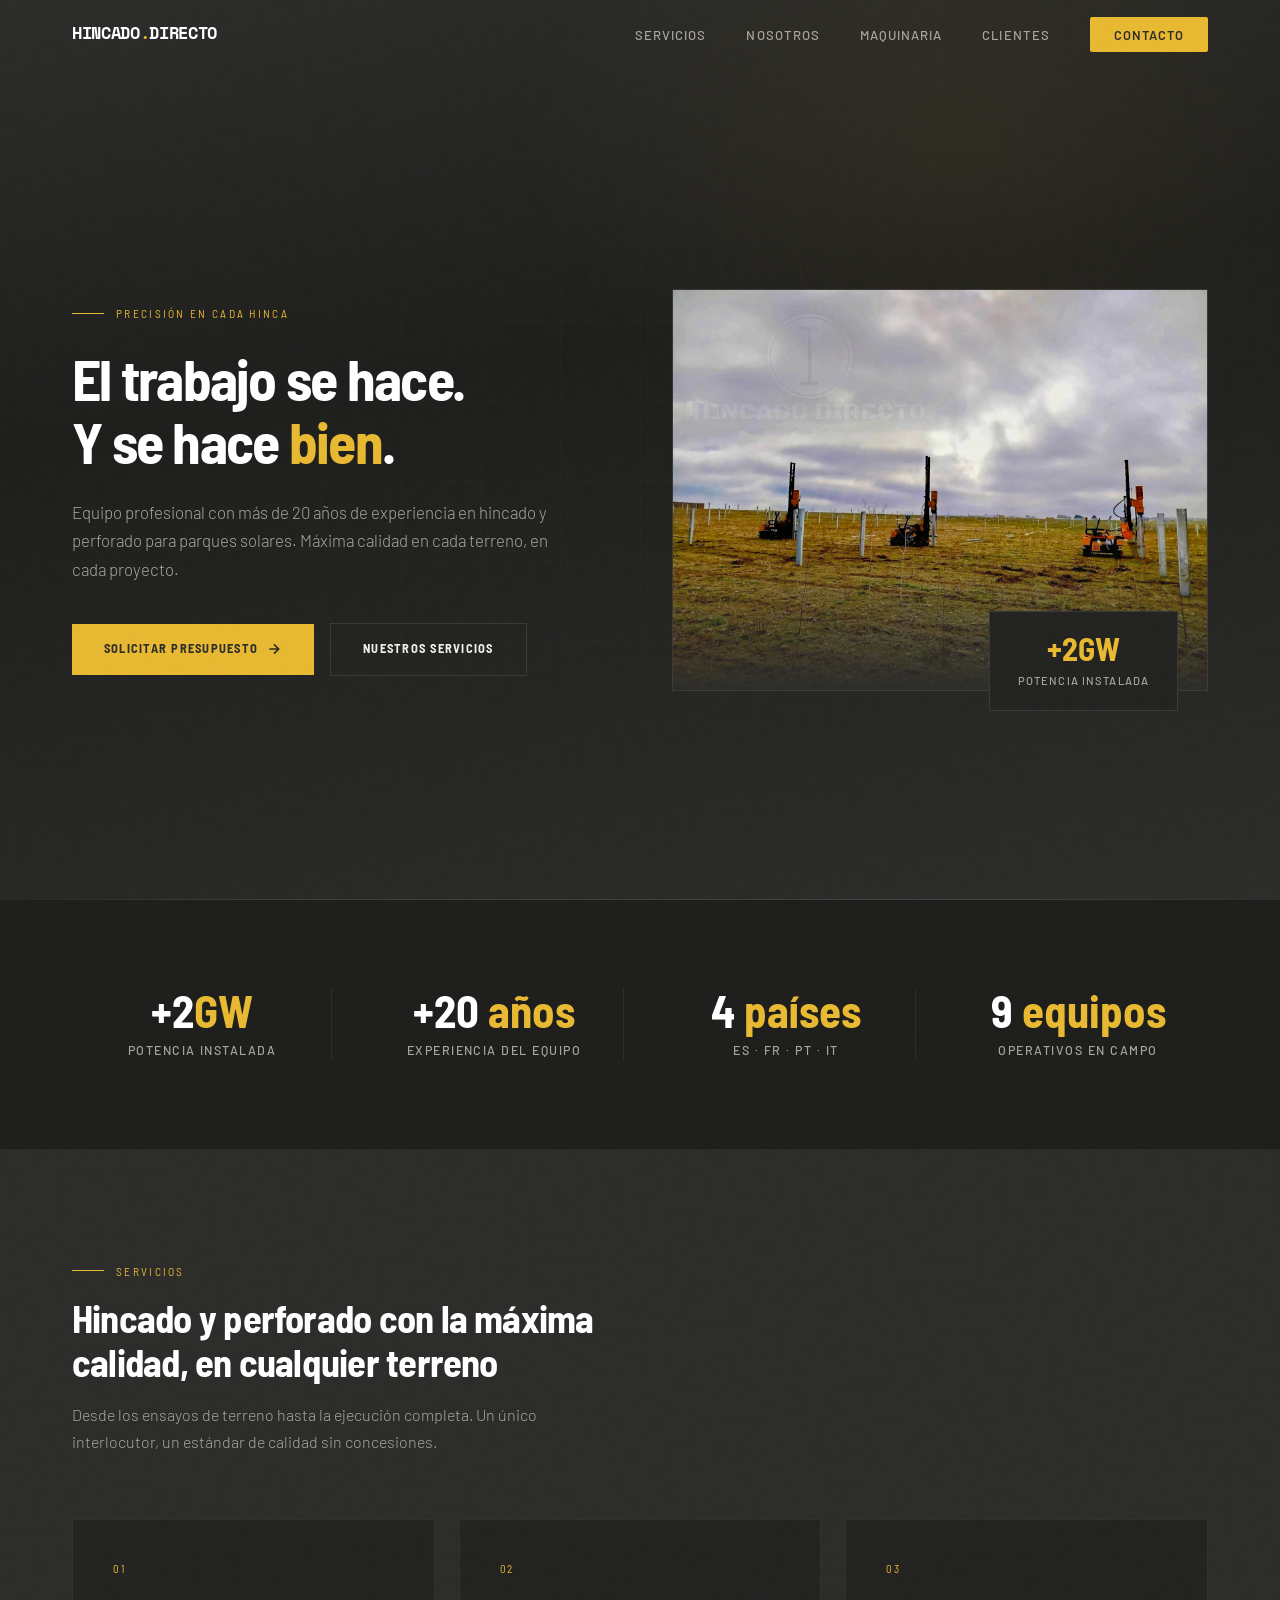
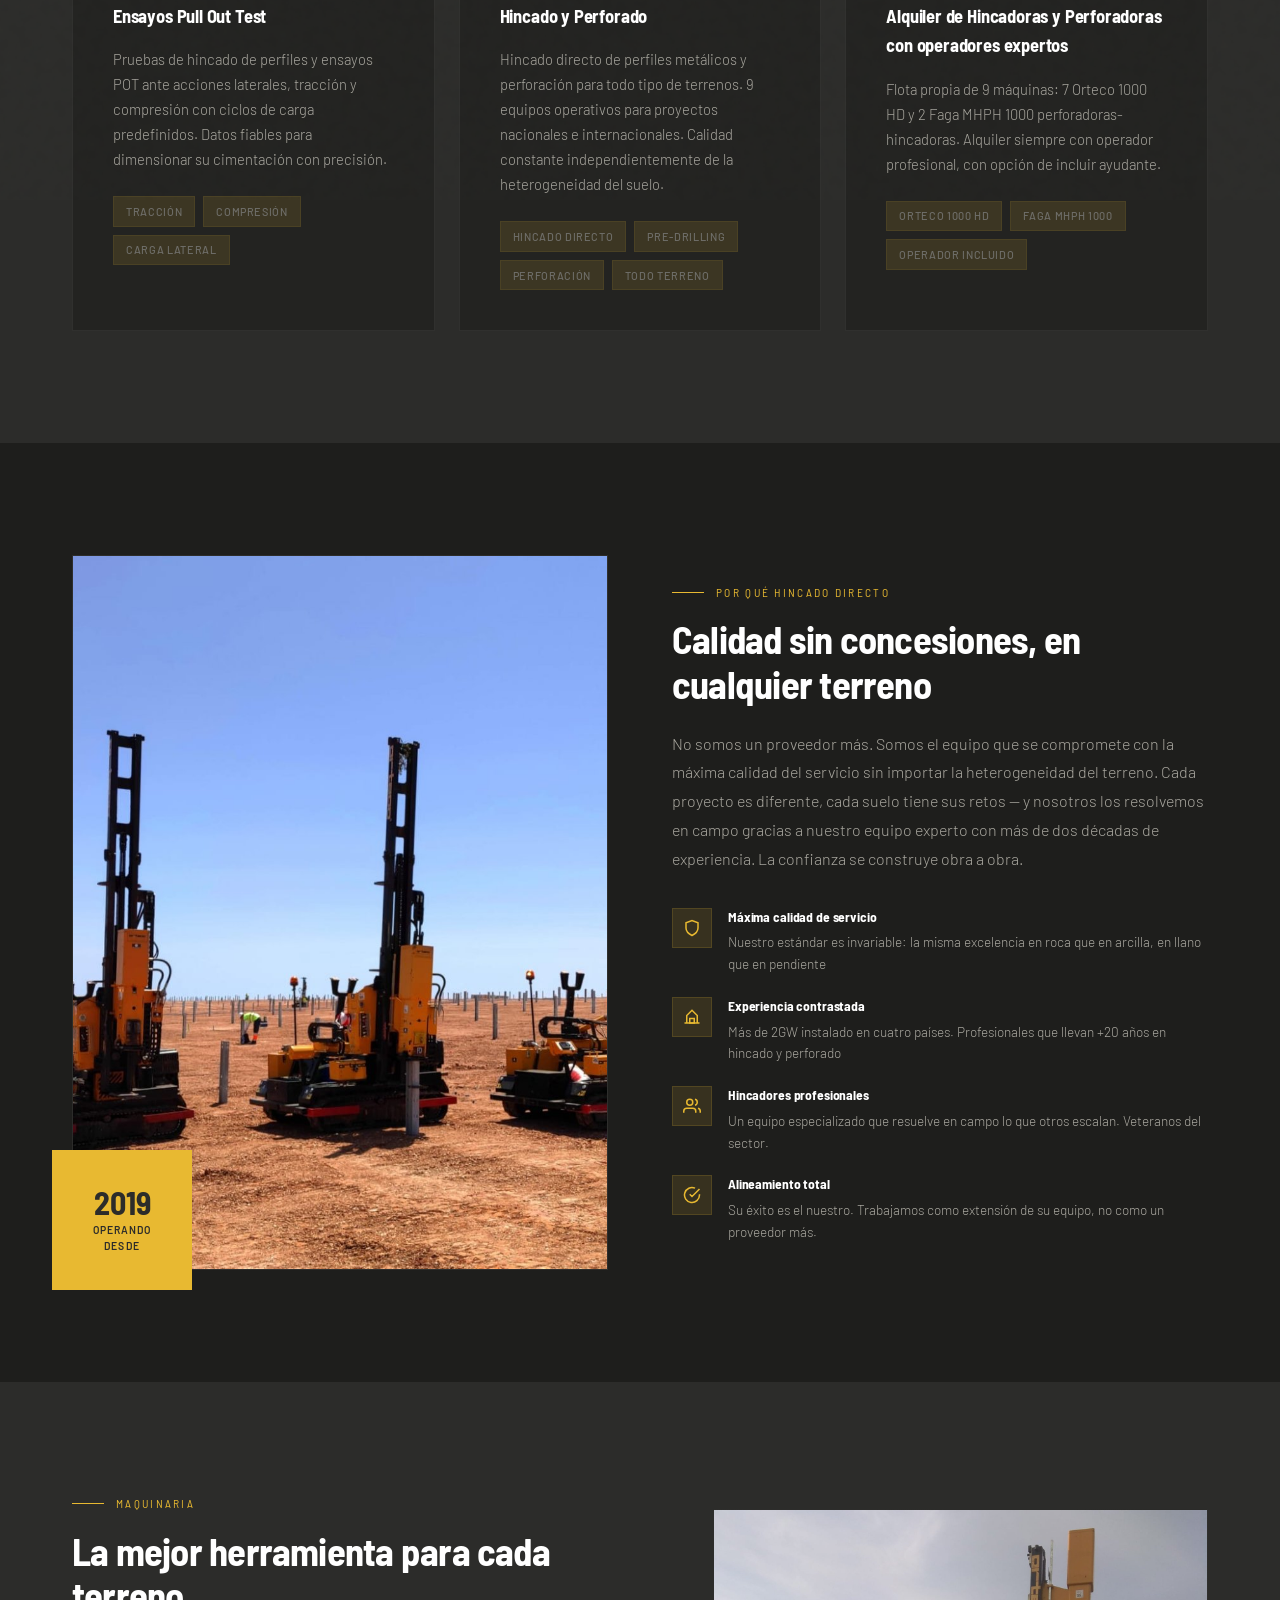
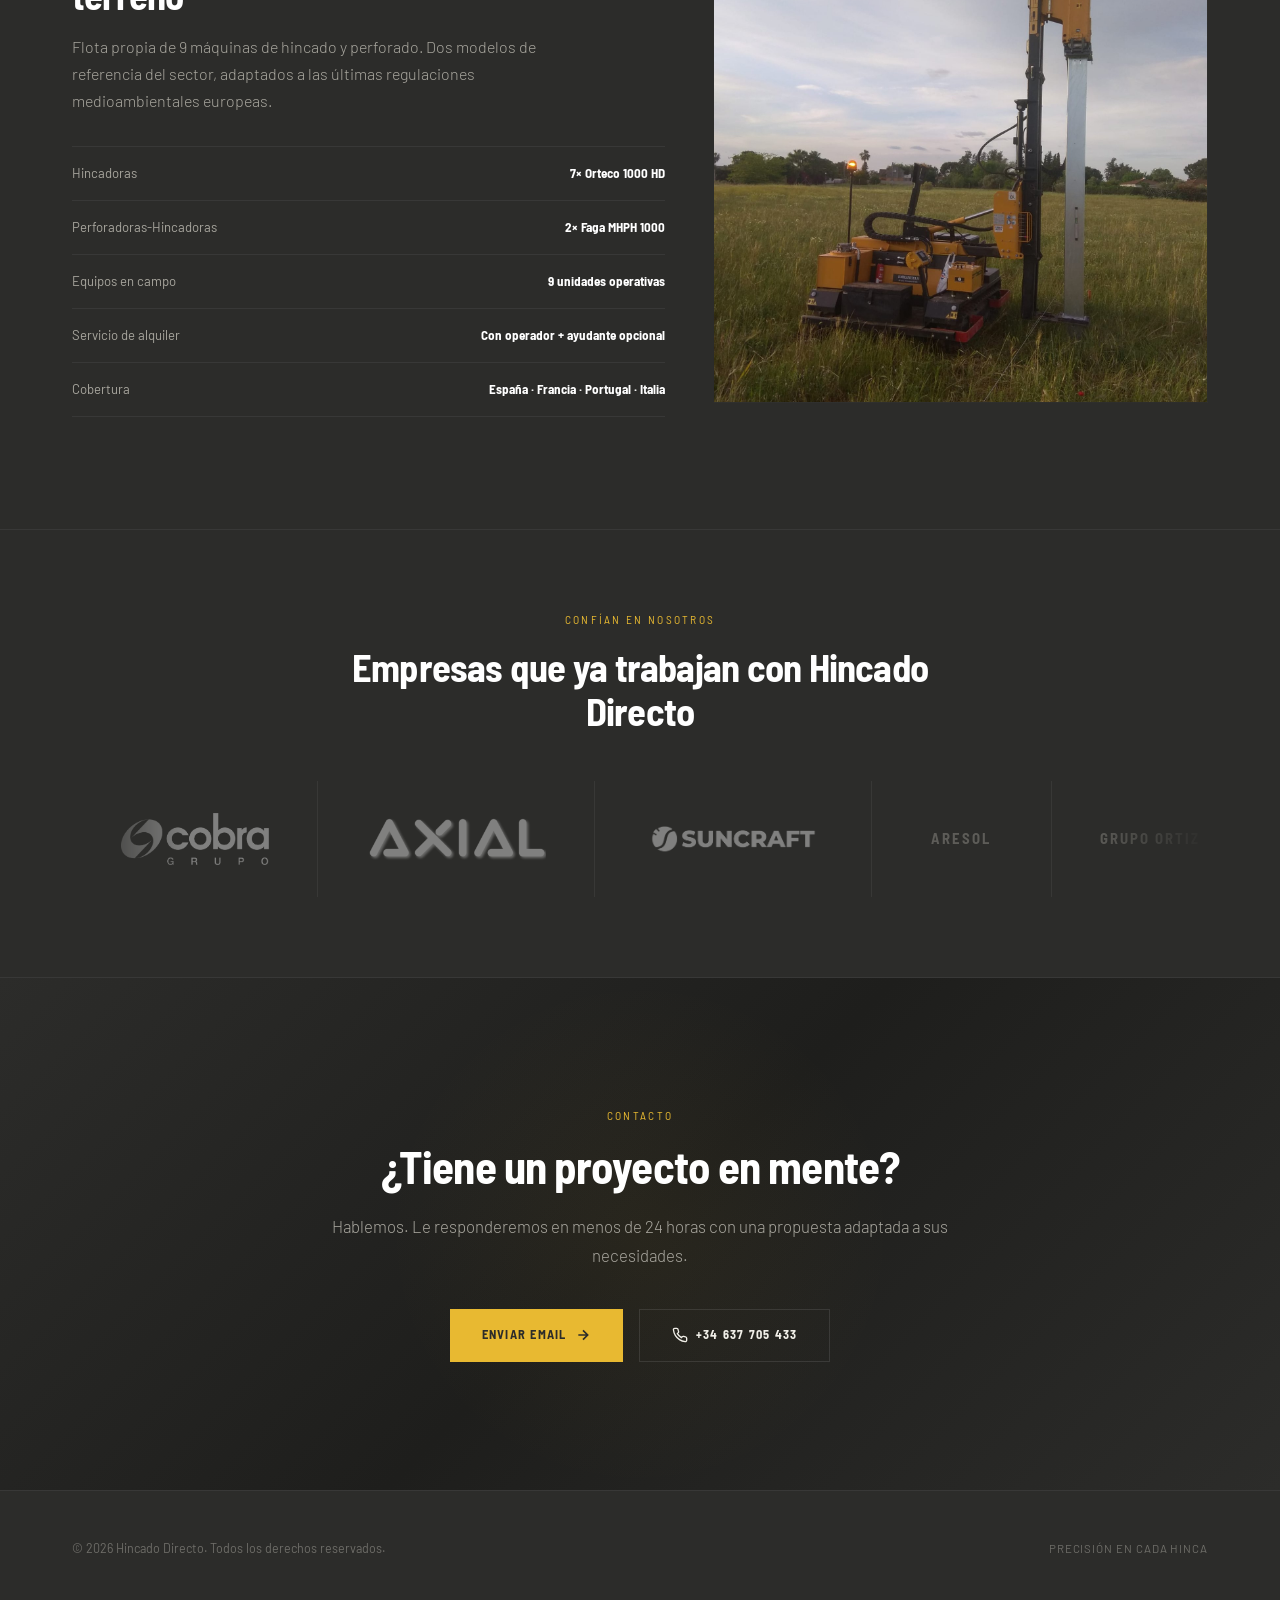
==== commit 14ae9e37: "Nuevos colores de identidad" ====
--- a/index.html
+++ b/index.html
@@ -20,7 +20,7 @@
 
 <title>Hincado Directo | Especialistas en Hincado y Perforado Fotovoltaico</title>
 <link rel="preconnect" href="https://fonts.googleapis.com">
-<link href="https://fonts.googleapis.com/css2?family=DM+Sans:ital,opsz,wght@0,9..40,300;0,9..40,400;0,9..40,500;0,9..40,600;0,9..40,700;1,9..40,300&family=Space+Mono:wght@400;700&display=swap" rel="stylesheet">
+<link href="https://fonts.googleapis.com/css2?family=Barlow:wght@300;400;500;600;700&family=Barlow+Semi+Condensed:wght@500;600;700&family=Space+Mono:wght@400;700&display=swap" rel="stylesheet">
 
 <!-- ========== SCHEMA MARKUP — EMPRESA LOCAL ========== -->
 <script type="application/ld+json">
@@ -120,20 +120,21 @@
 
 <style>
 :root {
-  --color-bg: #0A0C10;
-  --color-bg-elevated: #12151C;
-  --color-bg-card: #181C25;
-  --color-text: #E8E9ED;
-  --color-text-muted: #8A8F9E;
-  --color-text-dim: #5A5F6E;
-  --color-accent: #E8A230;
-  --color-accent-light: #F0C060;
-  --color-accent-dim: rgba(232,162,48,0.12);
+  --color-bg: #2C2C2A;
+  --color-bg-elevated: #1E1E1C;
+  --color-bg-card: #232321;
+  --color-text: #F1EFE8;
+  --color-text-muted: #A8A69E;
+  --color-text-dim: #6E6D68;
+  --color-accent: #E8B931;
+  --color-accent-light: #F0CC5A;
+  --color-accent-dim: rgba(232,185,49,0.12);
+  --color-green: #1D9E75;
   --color-white: #FFFFFF;
   --color-border: rgba(255,255,255,0.06);
   --color-border-light: rgba(255,255,255,0.10);
-  --font-display: 'Space Mono', monospace;
-  --font-body: 'DM Sans', sans-serif;
+  --font-display: 'Barlow Semi Condensed', sans-serif;
+  --font-body: 'Barlow', sans-serif;
   --ease-out: cubic-bezier(0.16, 1, 0.3, 1);
   --max-width: 1200px;
 }
@@ -221,7 +222,7 @@
   background: transparent;
 }
 nav.scrolled {
-  background: rgba(10,12,16,0.92);
+  background: rgba(44,44,42,0.92);
   backdrop-filter: blur(20px);
   -webkit-backdrop-filter: blur(20px);
   border-bottom: 1px solid var(--color-border);
@@ -233,7 +234,7 @@
   align-items: center;
 }
 .nav-logo {
-  font-family: var(--font-display);
+  font-family: 'Space Mono', monospace;
   font-size: 1.05rem;
   font-weight: 700;
   color: var(--color-white);
@@ -315,7 +316,7 @@
 .hero-bg {
   position: absolute;
   inset: 0;
-  background: linear-gradient(170deg, #0A0C10 0%, #111520 40%, #0D1018 100%);
+  background: linear-gradient(170deg, #2C2C2A 0%, #1E1E1C 40%, #2C2C2A 100%);
 }
 .hero-bg::before {
   content: '';
@@ -324,7 +325,7 @@
   right: -10%;
   width: 70%;
   height: 70%;
-  background: radial-gradient(ellipse, rgba(232,162,48,0.06) 0%, transparent 70%);
+  background: radial-gradient(ellipse, rgba(232,185,49,0.06) 0%, transparent 70%);
   pointer-events: none;
 }
 .hero-bg::after {
@@ -420,7 +421,7 @@
 .btn-primary:hover {
   background: var(--color-accent-light);
   transform: translateY(-2px);
-  box-shadow: 0 8px 30px rgba(232,162,48,0.25);
+  box-shadow: 0 8px 30px rgba(232,185,49,0.25);
 }
 .btn-secondary {
   display: inline-flex;
@@ -672,7 +673,7 @@
   letter-spacing: 0.06em;
   text-transform: uppercase;
   font-weight: 500;
-  border: 1px solid rgba(232,162,48,0.08);
+  border: 1px solid rgba(232,185,49,0.08);
 }
 
 /* ============ PHOTO CAROUSEL (fade) ============ */
@@ -767,7 +768,7 @@
   height: 40px;
   min-width: 40px;
   background: var(--color-accent-dim);
-  border: 1px solid rgba(232,162,48,0.15);
+  border: 1px solid rgba(232,185,49,0.15);
   display: flex;
   align-items: center;
   justify-content: center;
@@ -930,7 +931,7 @@
   content: '';
   position: absolute;
   inset: 0;
-  background: linear-gradient(135deg, var(--color-bg) 0%, #111520 50%, var(--color-bg) 100%);
+  background: linear-gradient(135deg, var(--color-bg) 0%, #1E1E1C 50%, var(--color-bg) 100%);
 }
 .cta-glow {
   position: absolute;
@@ -939,7 +940,7 @@
   transform: translate(-50%, -50%);
   width: 600px;
   height: 600px;
-  background: radial-gradient(circle, rgba(232,162,48,0.05) 0%, transparent 60%);
+  background: radial-gradient(circle, rgba(232,185,49,0.05) 0%, transparent 60%);
   pointer-events: none;
 }
 .cta-content {
@@ -1058,7 +1059,7 @@
     top: 100%;
     left: 0;
     right: 0;
-    background: rgba(10,12,16,0.98);
+    background: rgba(44,44,42,0.98);
     backdrop-filter: blur(20px);
     padding: 2rem;
     gap: 1.5rem;
@@ -1099,7 +1100,7 @@
   </div>
   <div class="container">
     <div class="hero-content">
-      <div class="hero-tag">Especialistas en hincado y perforado fotovoltaico</div>
+      <div class="hero-tag">Precisión en cada hinca</div>
       <h1 class="hero-title">
         El trabajo se hace.<br>
         Y se hace <em>bien</em>.
@@ -1351,7 +1352,7 @@
         <div class="client-cell"><img src="img/logos/grupo-cobra.png" alt="Grupo Cobra" onerror="this.outerHTML='<span>GRUPO COBRA</span>'"></div>
         <div class="client-cell"><img src="img/logos/axial.png" alt="Axial Structural" onerror="this.outerHTML='<span>AXIAL</span>'"></div>
         <div class="client-cell"><img src="img/logos/suncraft.png" alt="Suncraft" onerror="this.outerHTML='<span>SUNCRAFT</span>'"></div>
-        <div class="client-cell"><img src="img/logos/aresol.png" alt="Aresol Renovables" onerror="this.outerHTML='<span>ARESOL</span>'"></div>
+        <div class="client-cell"><span>ARESOL</span></div>
         <div class="client-cell"><span>GRUPO ORTIZ</span></div>
         <div class="client-cell"><img src="img/logos/aj-brand.svg" alt="AJ Brand Energy" onerror="this.outerHTML='<span>AJ BRAND</span>'"></div>
         <div class="client-cell"><span>ZELESTRA</span></div>
@@ -1367,7 +1368,7 @@
         <div class="client-cell"><img src="img/logos/grupo-cobra.png" alt="Grupo Cobra" onerror="this.outerHTML='<span>GRUPO COBRA</span>'"></div>
         <div class="client-cell"><img src="img/logos/axial.png" alt="Axial Structural" onerror="this.outerHTML='<span>AXIAL</span>'"></div>
         <div class="client-cell"><img src="img/logos/suncraft.png" alt="Suncraft" onerror="this.outerHTML='<span>SUNCRAFT</span>'"></div>
-        <div class="client-cell"><img src="img/logos/aresol.png" alt="Aresol Renovables" onerror="this.outerHTML='<span>ARESOL</span>'"></div>
+        <div class="client-cell"><span>ARESOL</span></div>
         <div class="client-cell"><span>GRUPO ORTIZ</span></div>
         <div class="client-cell"><img src="img/logos/aj-brand.svg" alt="AJ Brand Energy" onerror="this.outerHTML='<span>AJ BRAND</span>'"></div>
         <div class="client-cell"><span>ZELESTRA</span></div>
@@ -1402,16 +1403,6 @@
           +34 637 705 433
         </a>
       </div>
-      <div class="cta-contact-info">
-        <div class="cta-contact-item">
-          <div class="cta-contact-label">Email</div>
-          <div class="cta-contact-value"><a href="mailto:direccion@hincadodirecto.com">direccion@hincadodirecto.com</a></div>
-        </div>
-        <div class="cta-contact-item">
-          <div class="cta-contact-label">Teléfono</div>
-          <div class="cta-contact-value"><a href="tel:+34637705433">+34 637 705 433</a></div>
-        </div>
-      </div>
     </div>
   </div>
 </section>
@@ -1420,7 +1411,7 @@
 <footer>
   <div class="container">
     <div class="footer-left">&copy; 2026 <a href="#">Hincado Directo</a>. Todos los derechos reservados.</div>
-    <div class="footer-right">Especialistas en hincado y perforado fotovoltaico</div>
+    <div class="footer-right">Precisión en cada hinca</div>
   </div>
 </footer>
 
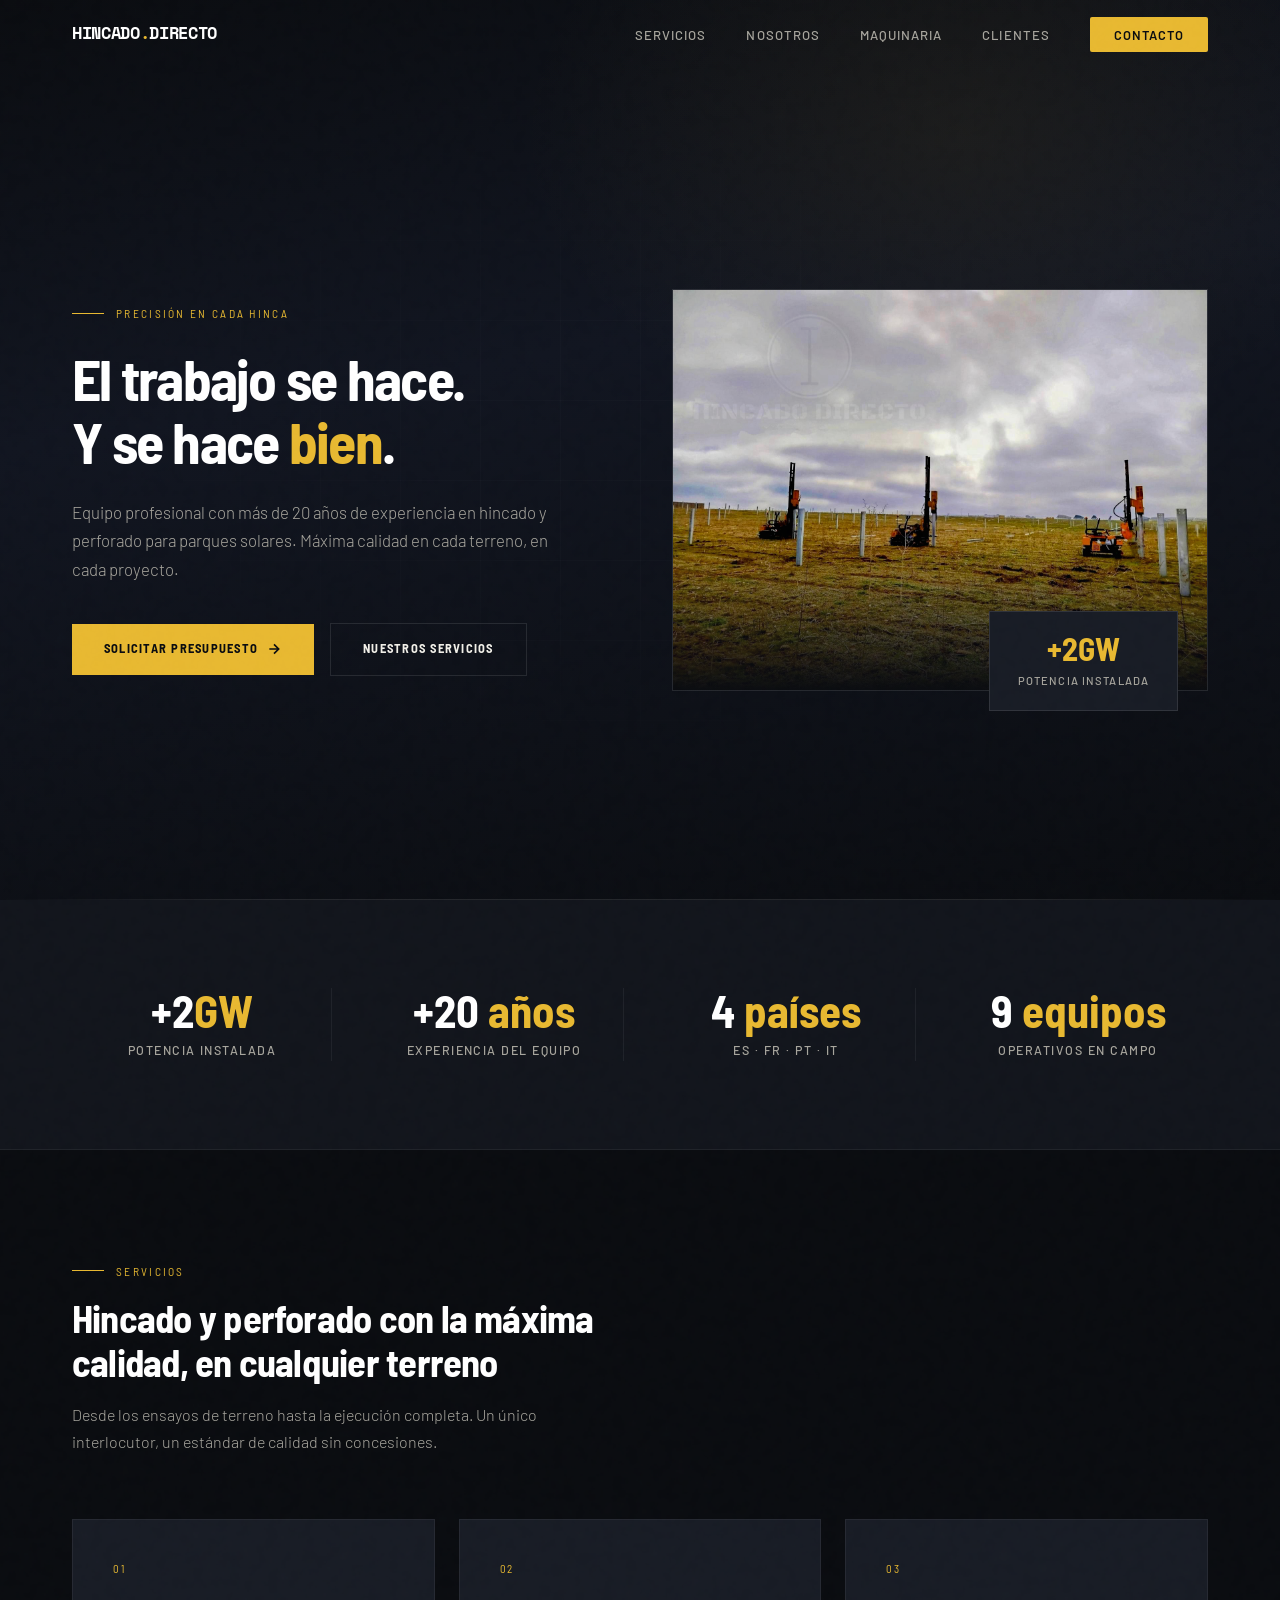
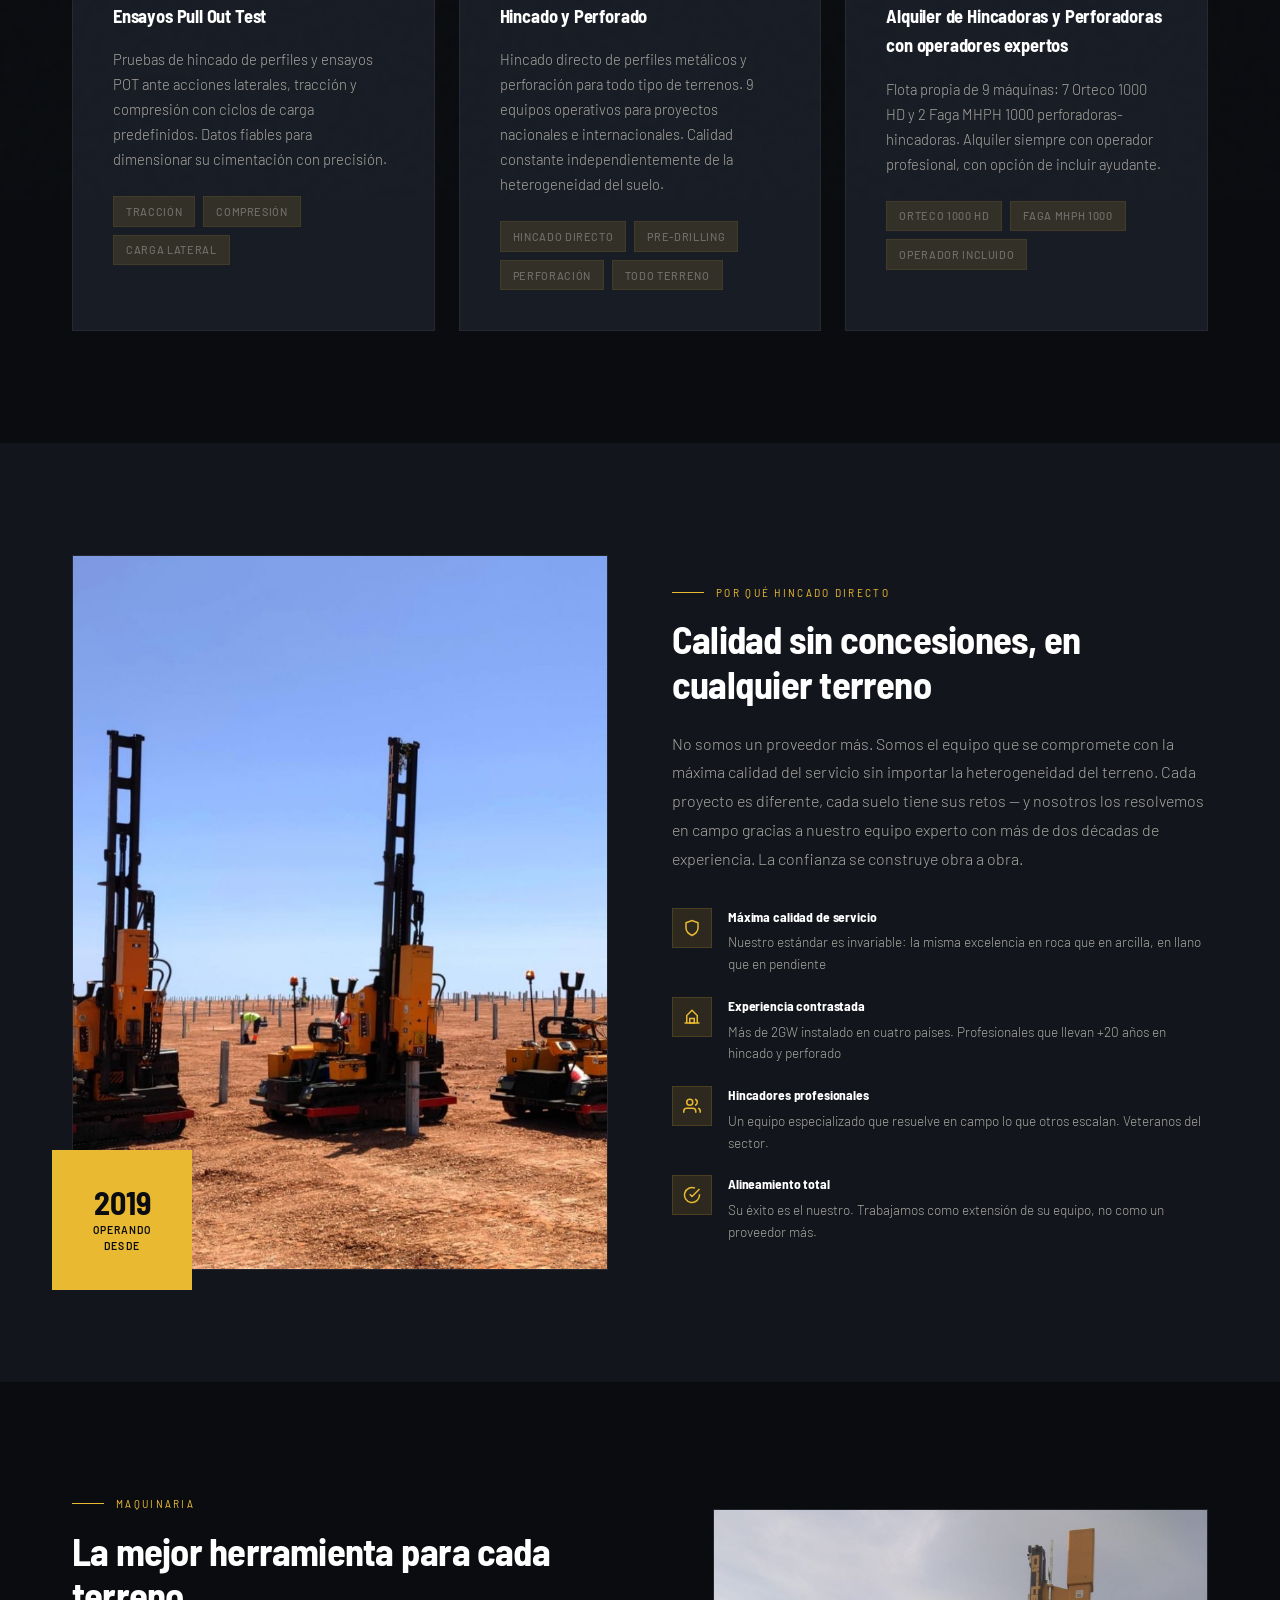
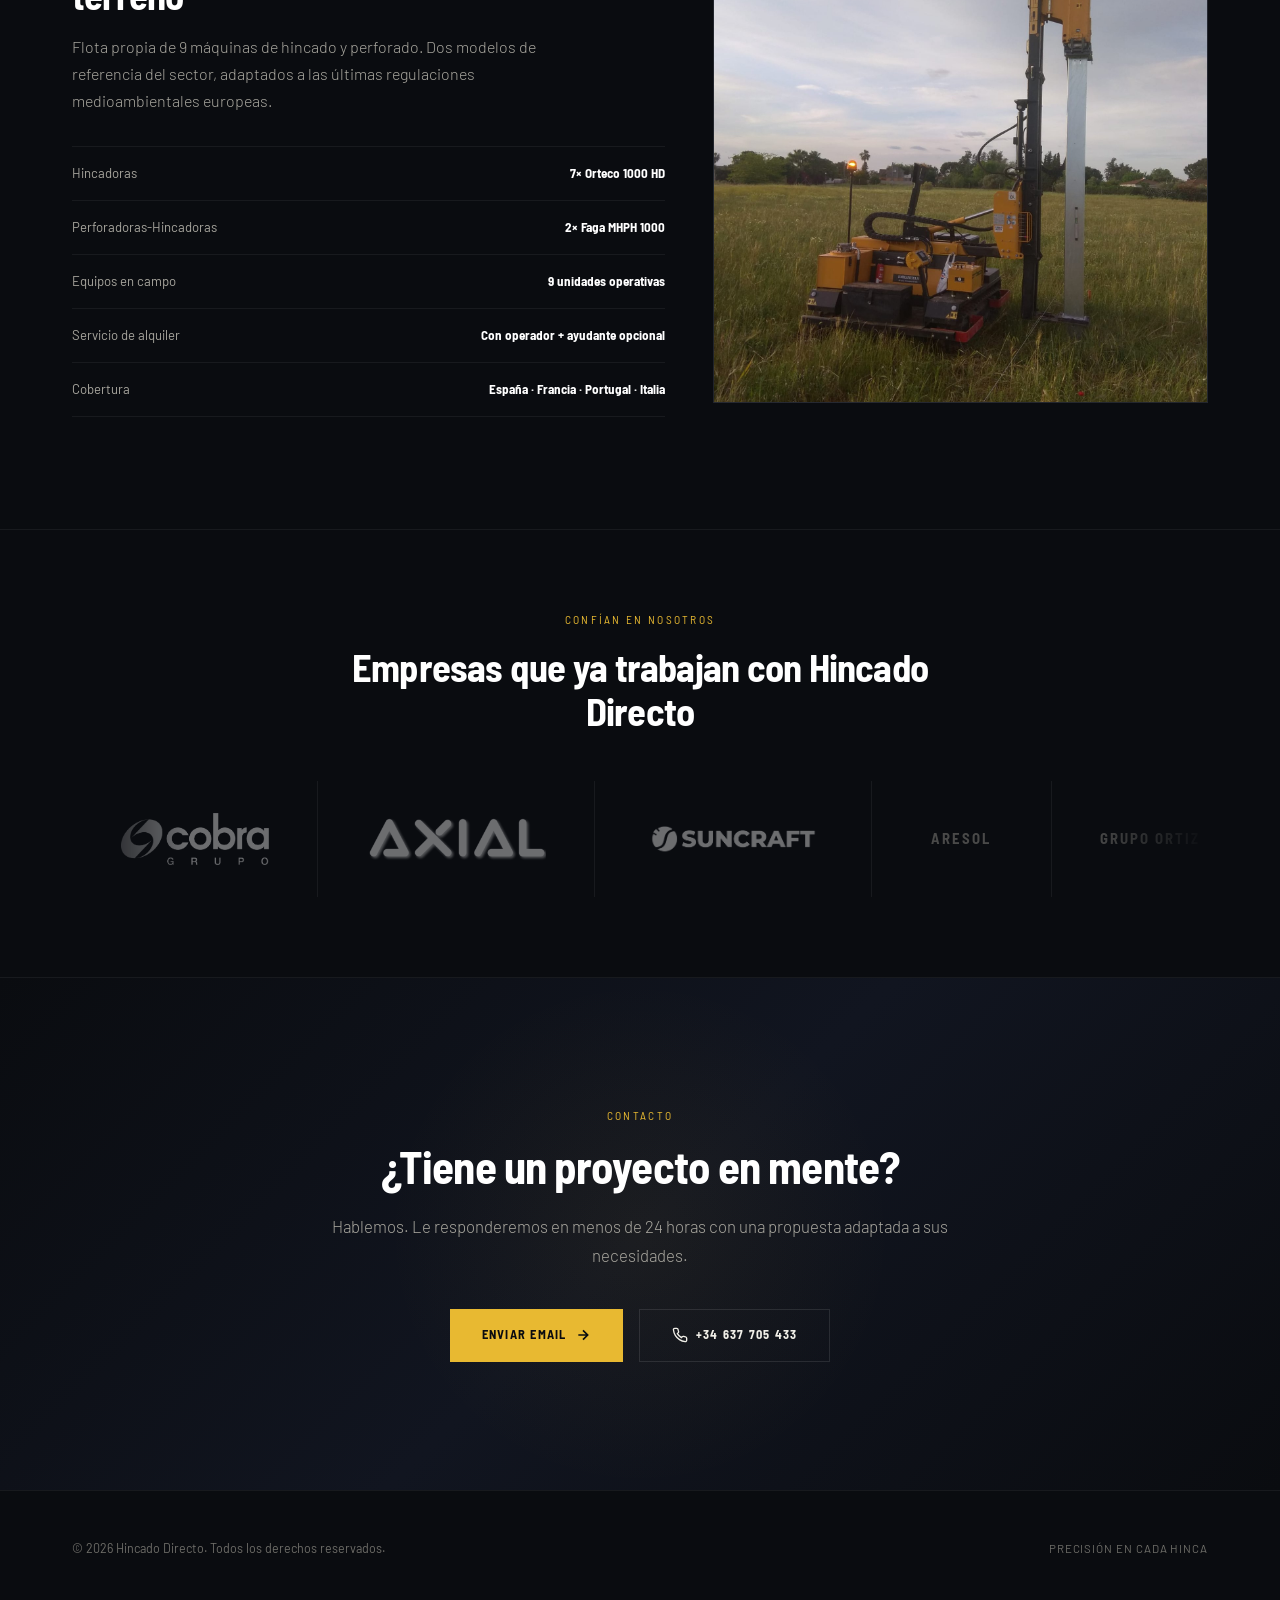
==== commit 59b67e5a: "Fondo oscuro corregido" ====
--- a/index.html
+++ b/index.html
@@ -120,9 +120,9 @@
 
 <style>
 :root {
-  --color-bg: #2C2C2A;
-  --color-bg-elevated: #1E1E1C;
-  --color-bg-card: #232321;
+  --color-bg: #0A0C10;
+  --color-bg-elevated: #12151C;
+  --color-bg-card: #181C25;
   --color-text: #F1EFE8;
   --color-text-muted: #A8A69E;
   --color-text-dim: #6E6D68;
@@ -222,7 +222,7 @@
   background: transparent;
 }
 nav.scrolled {
-  background: rgba(44,44,42,0.92);
+  background: rgba(10,12,16,0.92);
   backdrop-filter: blur(20px);
   -webkit-backdrop-filter: blur(20px);
   border-bottom: 1px solid var(--color-border);
@@ -316,7 +316,7 @@
 .hero-bg {
   position: absolute;
   inset: 0;
-  background: linear-gradient(170deg, #2C2C2A 0%, #1E1E1C 40%, #2C2C2A 100%);
+  background: linear-gradient(170deg, #0A0C10 0%, #111520 40%, #0A0C10 100%);
 }
 .hero-bg::before {
   content: '';
@@ -931,7 +931,7 @@
   content: '';
   position: absolute;
   inset: 0;
-  background: linear-gradient(135deg, var(--color-bg) 0%, #1E1E1C 50%, var(--color-bg) 100%);
+  background: linear-gradient(135deg, var(--color-bg) 0%, #111520 50%, var(--color-bg) 100%);
 }
 .cta-glow {
   position: absolute;
@@ -1059,7 +1059,7 @@
     top: 100%;
     left: 0;
     right: 0;
-    background: rgba(44,44,42,0.98);
+    background: rgba(10,12,16,0.98);
     backdrop-filter: blur(20px);
     padding: 2rem;
     gap: 1.5rem;
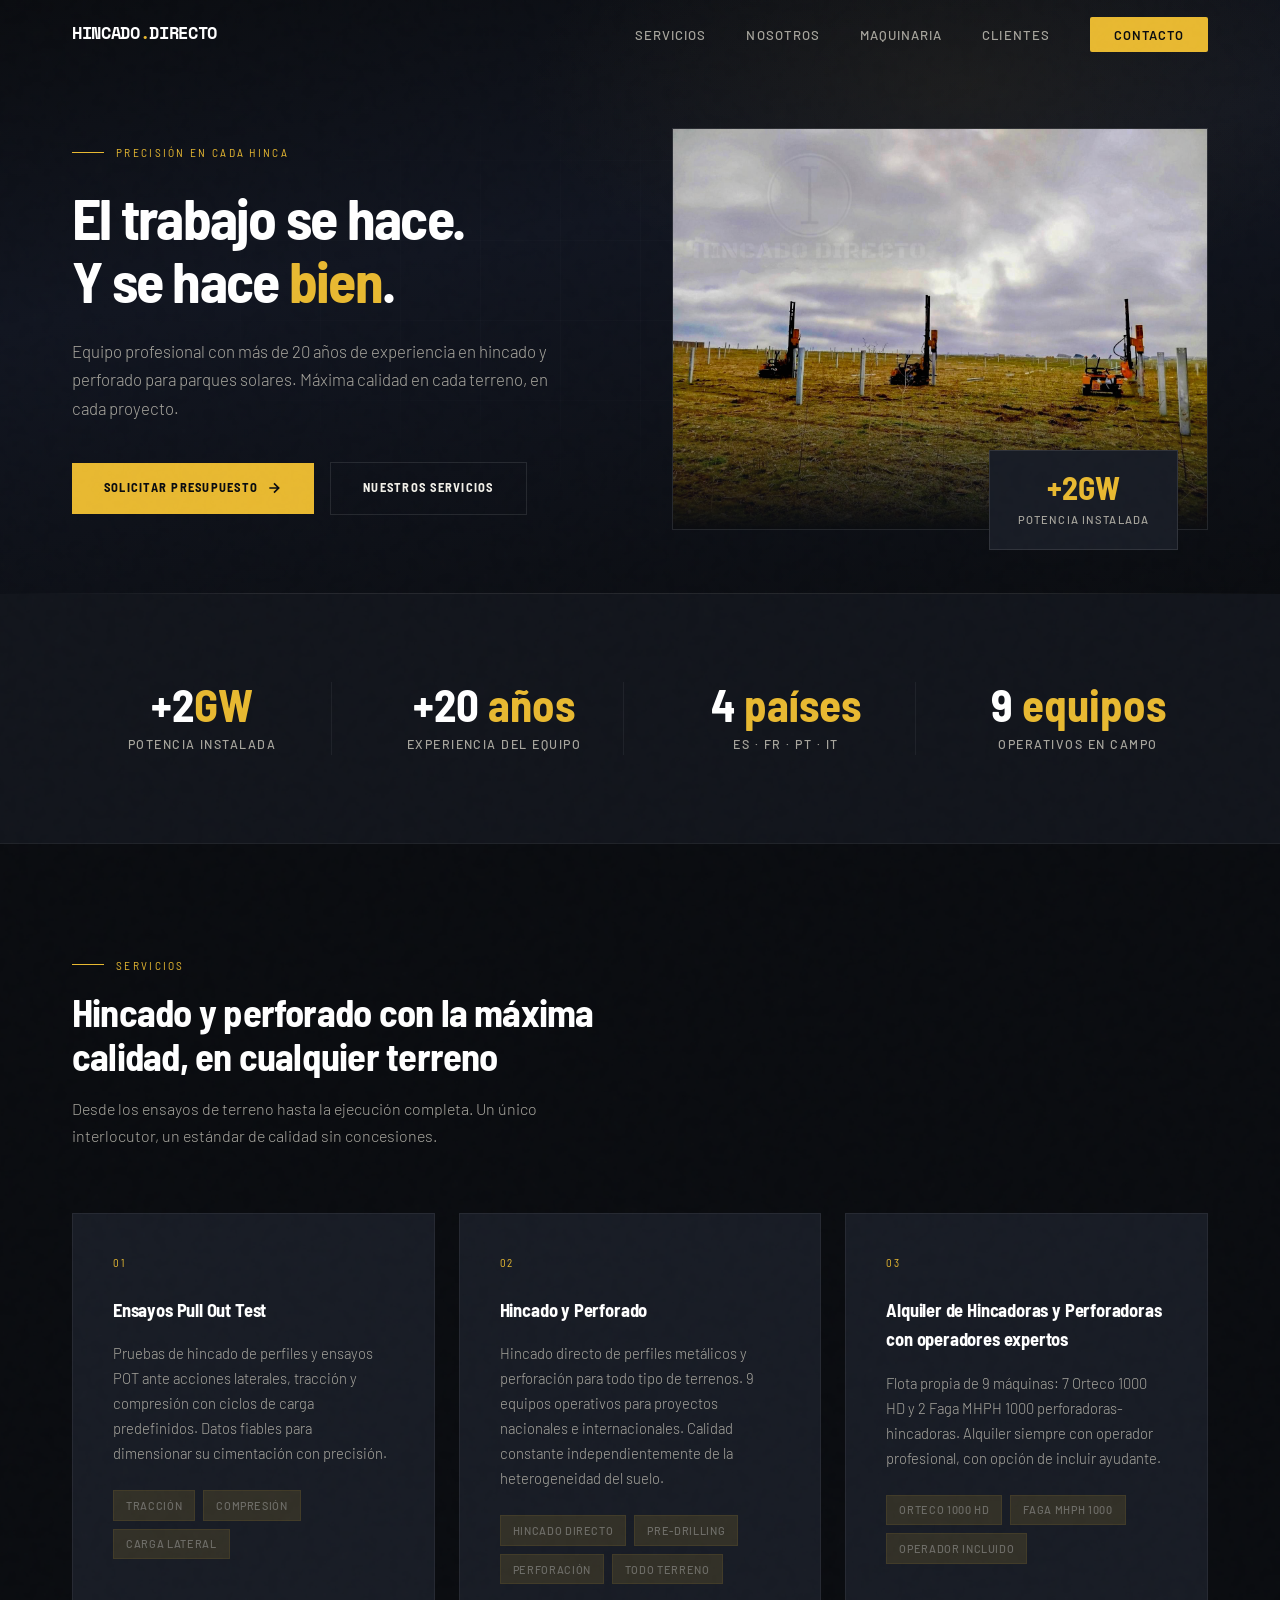
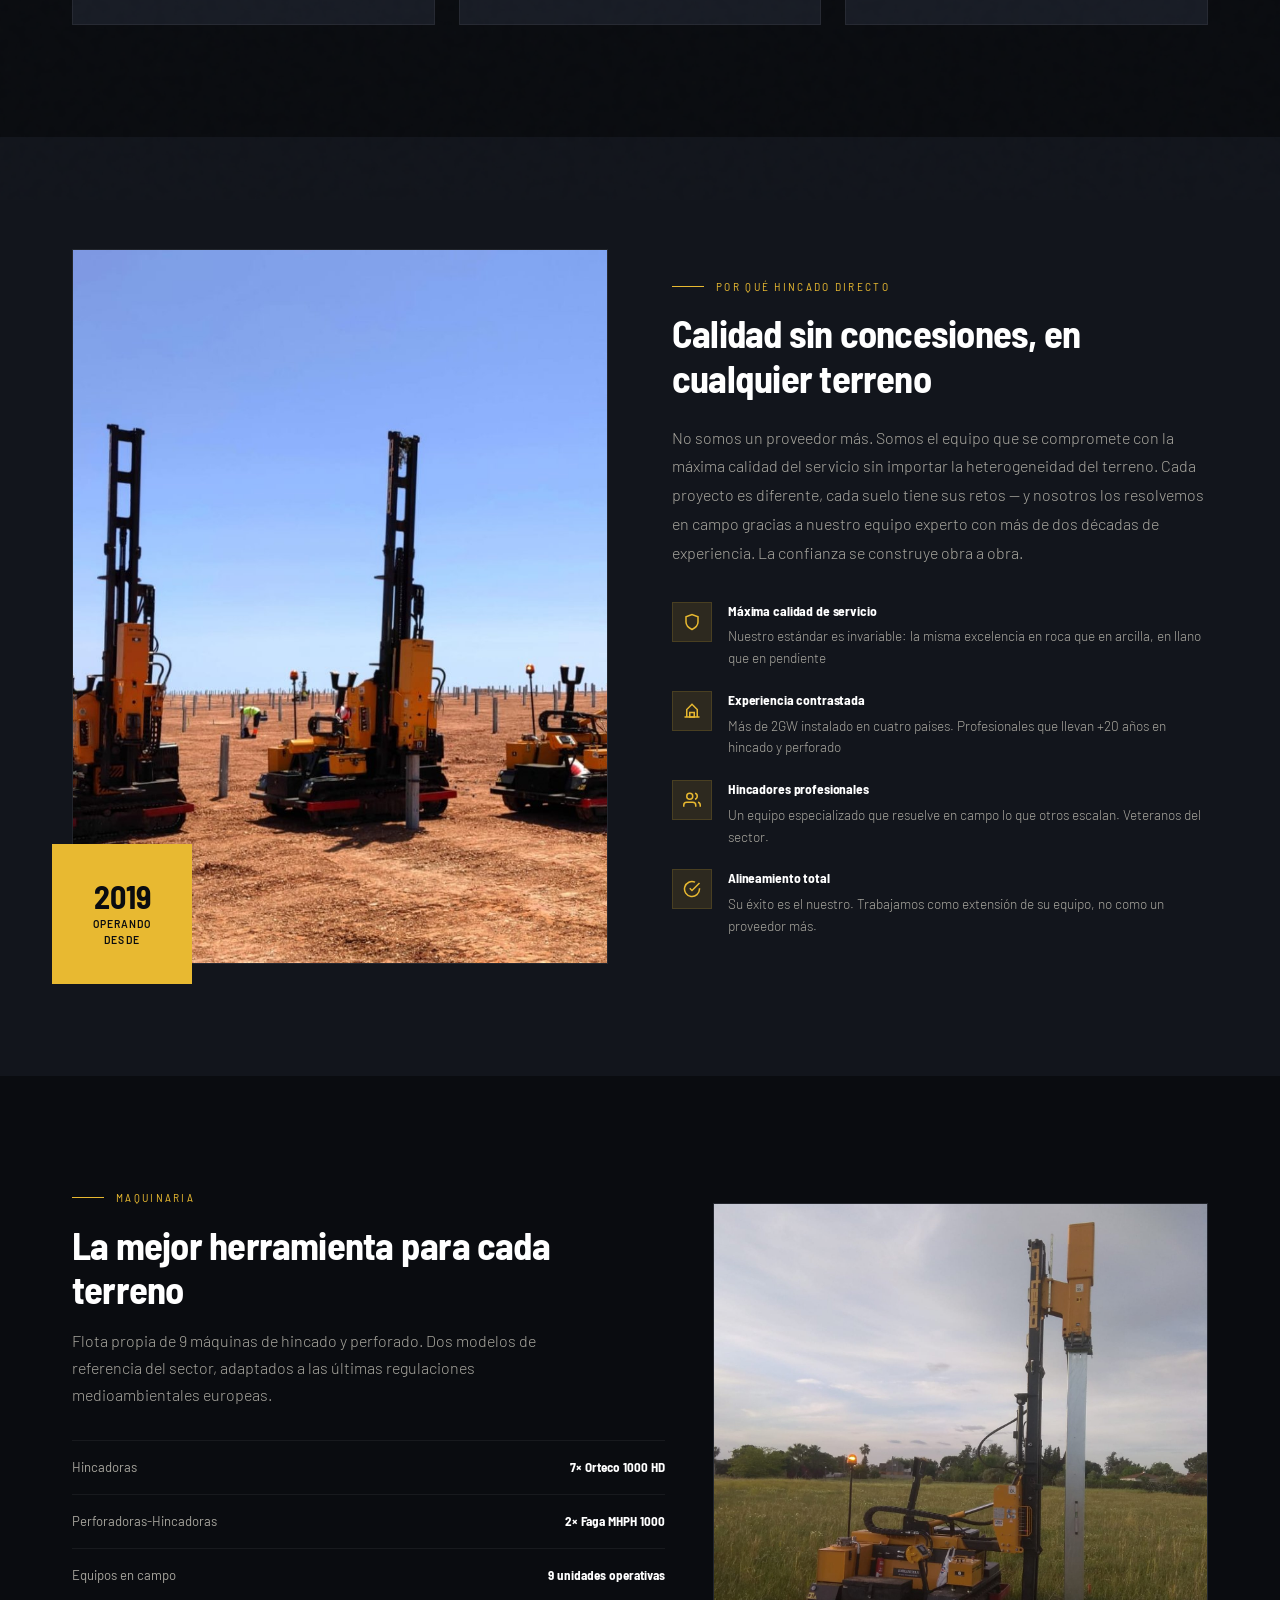
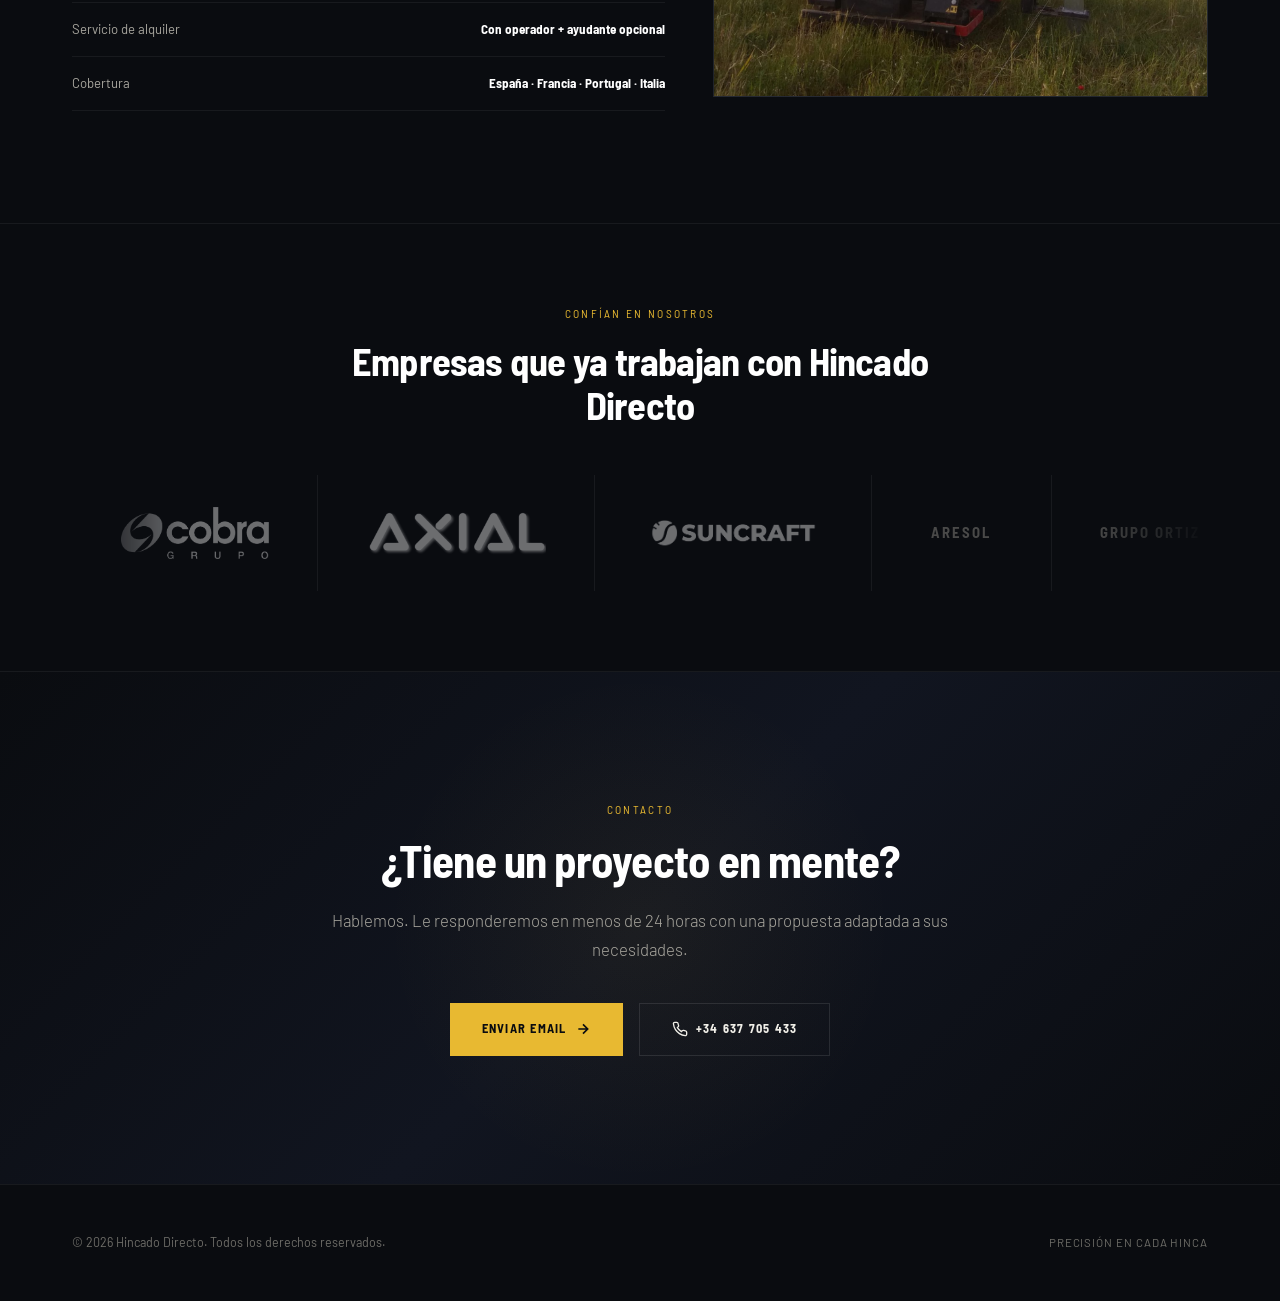
==== commit 860c7c9f: "hero corregido en posicion" ====
--- a/index.html
+++ b/index.html
@@ -307,11 +307,11 @@
 /* ============ HERO ============ */
 .hero {
   position: relative;
-  min-height: 100vh;
+  min-height: auto;
   display: flex;
   align-items: center;
   overflow: hidden;
-  padding-top: 5rem;
+  padding: 8rem 0 4rem;
 }
 .hero-bg {
   position: absolute;
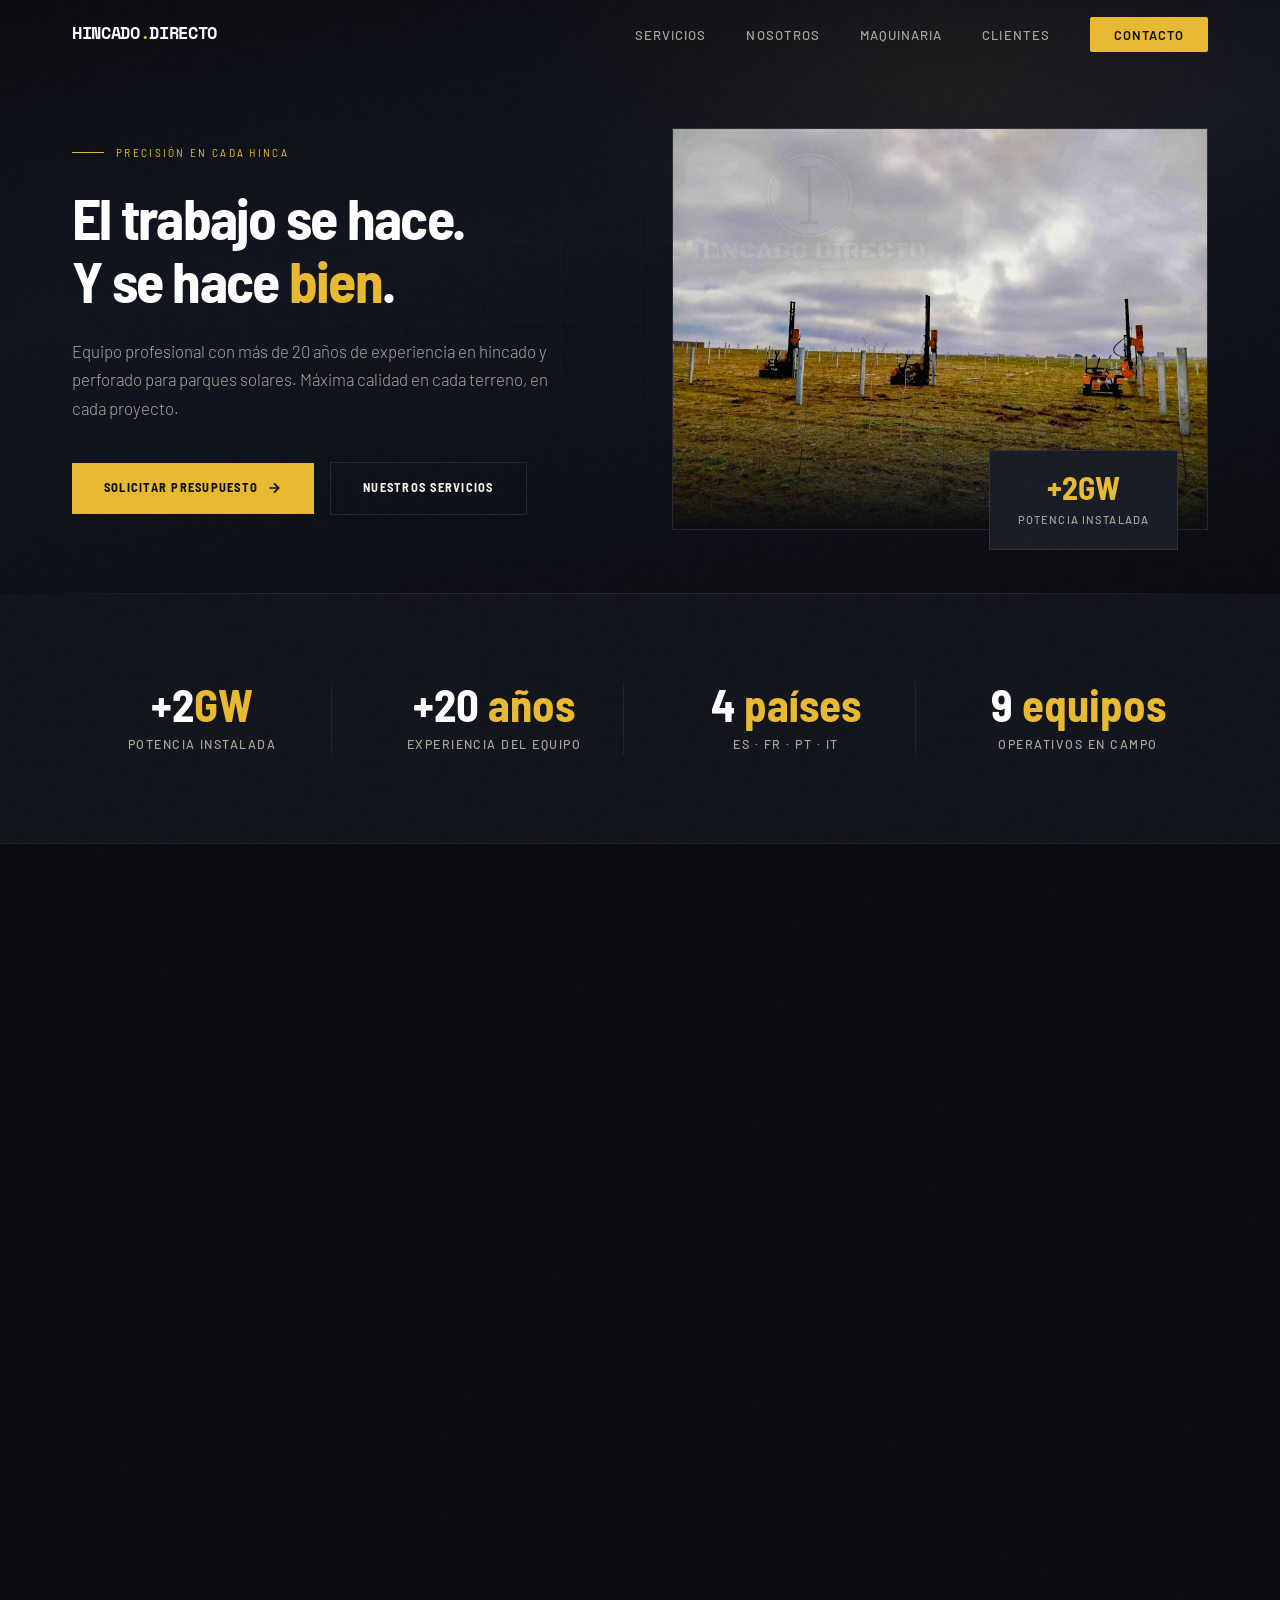
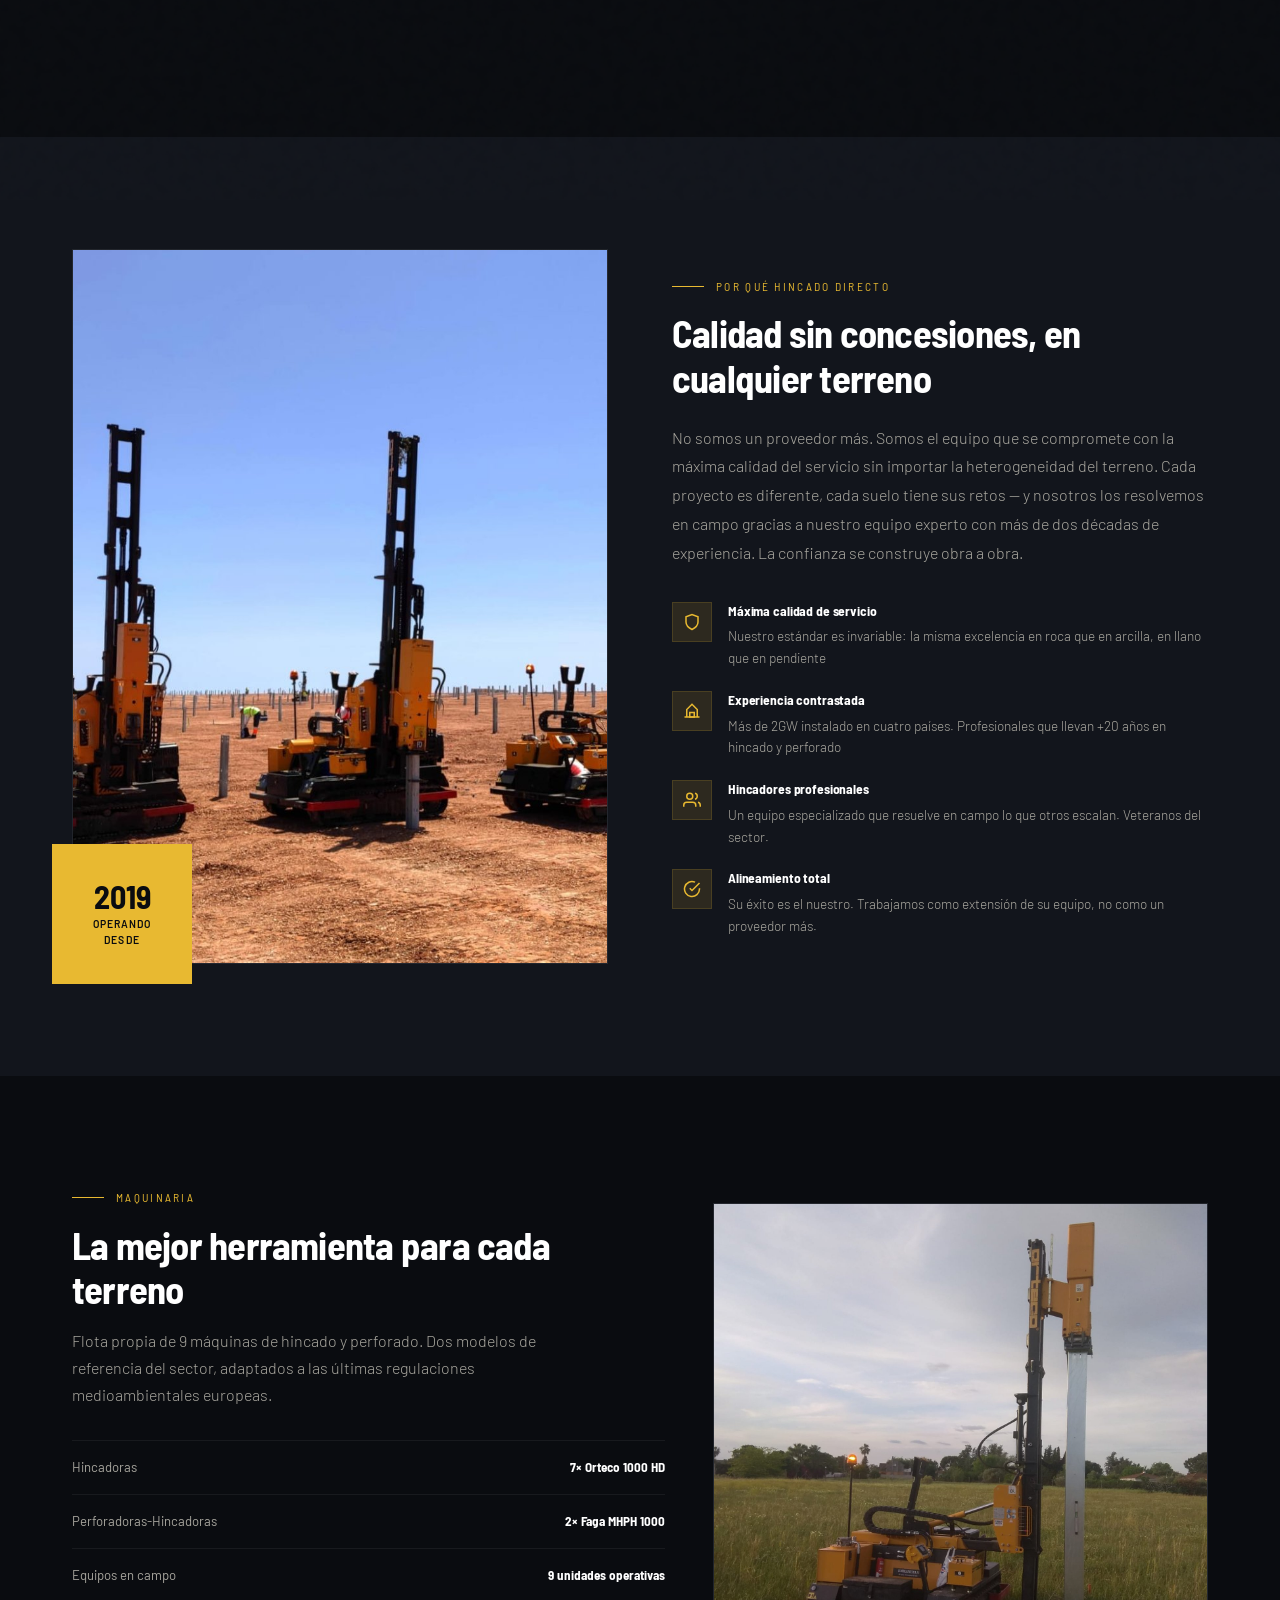
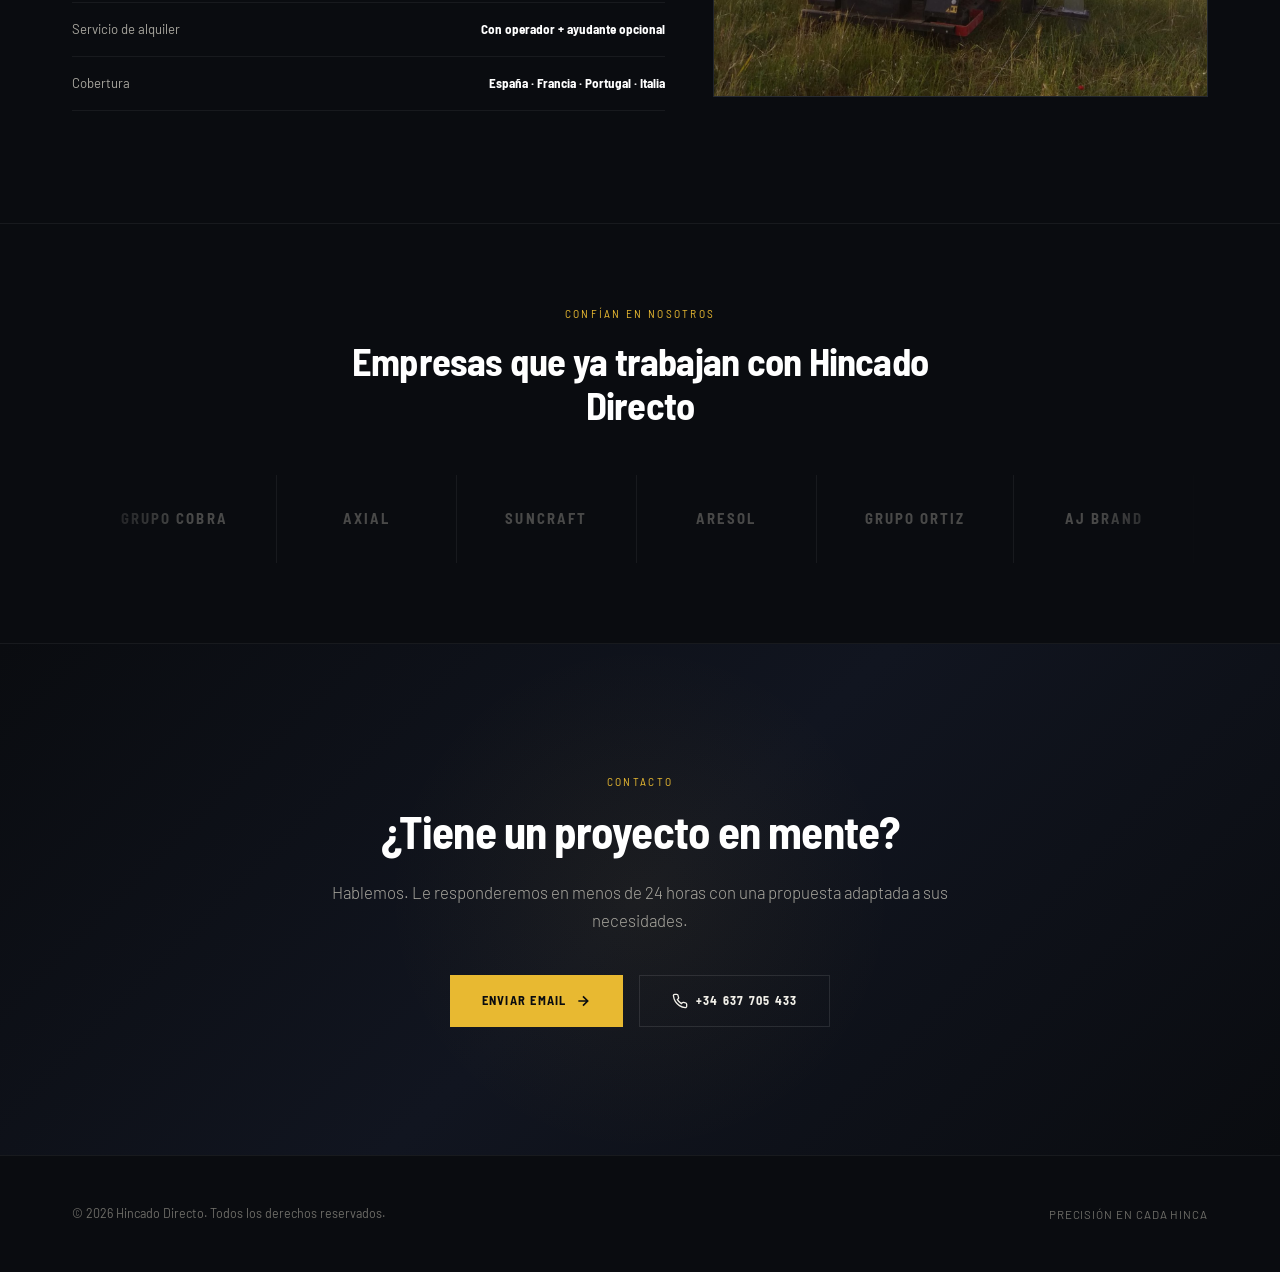
==== commit 2bb497c5: "inclusion de favicon" ====
--- a/index.html
+++ b/index.html
@@ -15,8 +15,9 @@
 <meta property="og:url" content="https://www.hincadodirecto.com">
 <meta property="og:locale" content="es_ES">
 
-<!-- Favicon (sustituye por tu logo cuando lo tengas) -->
+<!-- Favicon -->
 <link rel="icon" type="image/png" href="img/favicon.png">
+<link rel="apple-touch-icon" href="img/apple-touch-icon.png">
 
 <title>Hincado Directo | Especialistas en Hincado y Perforado Fotovoltaico</title>
 <link rel="preconnect" href="https://fonts.googleapis.com">
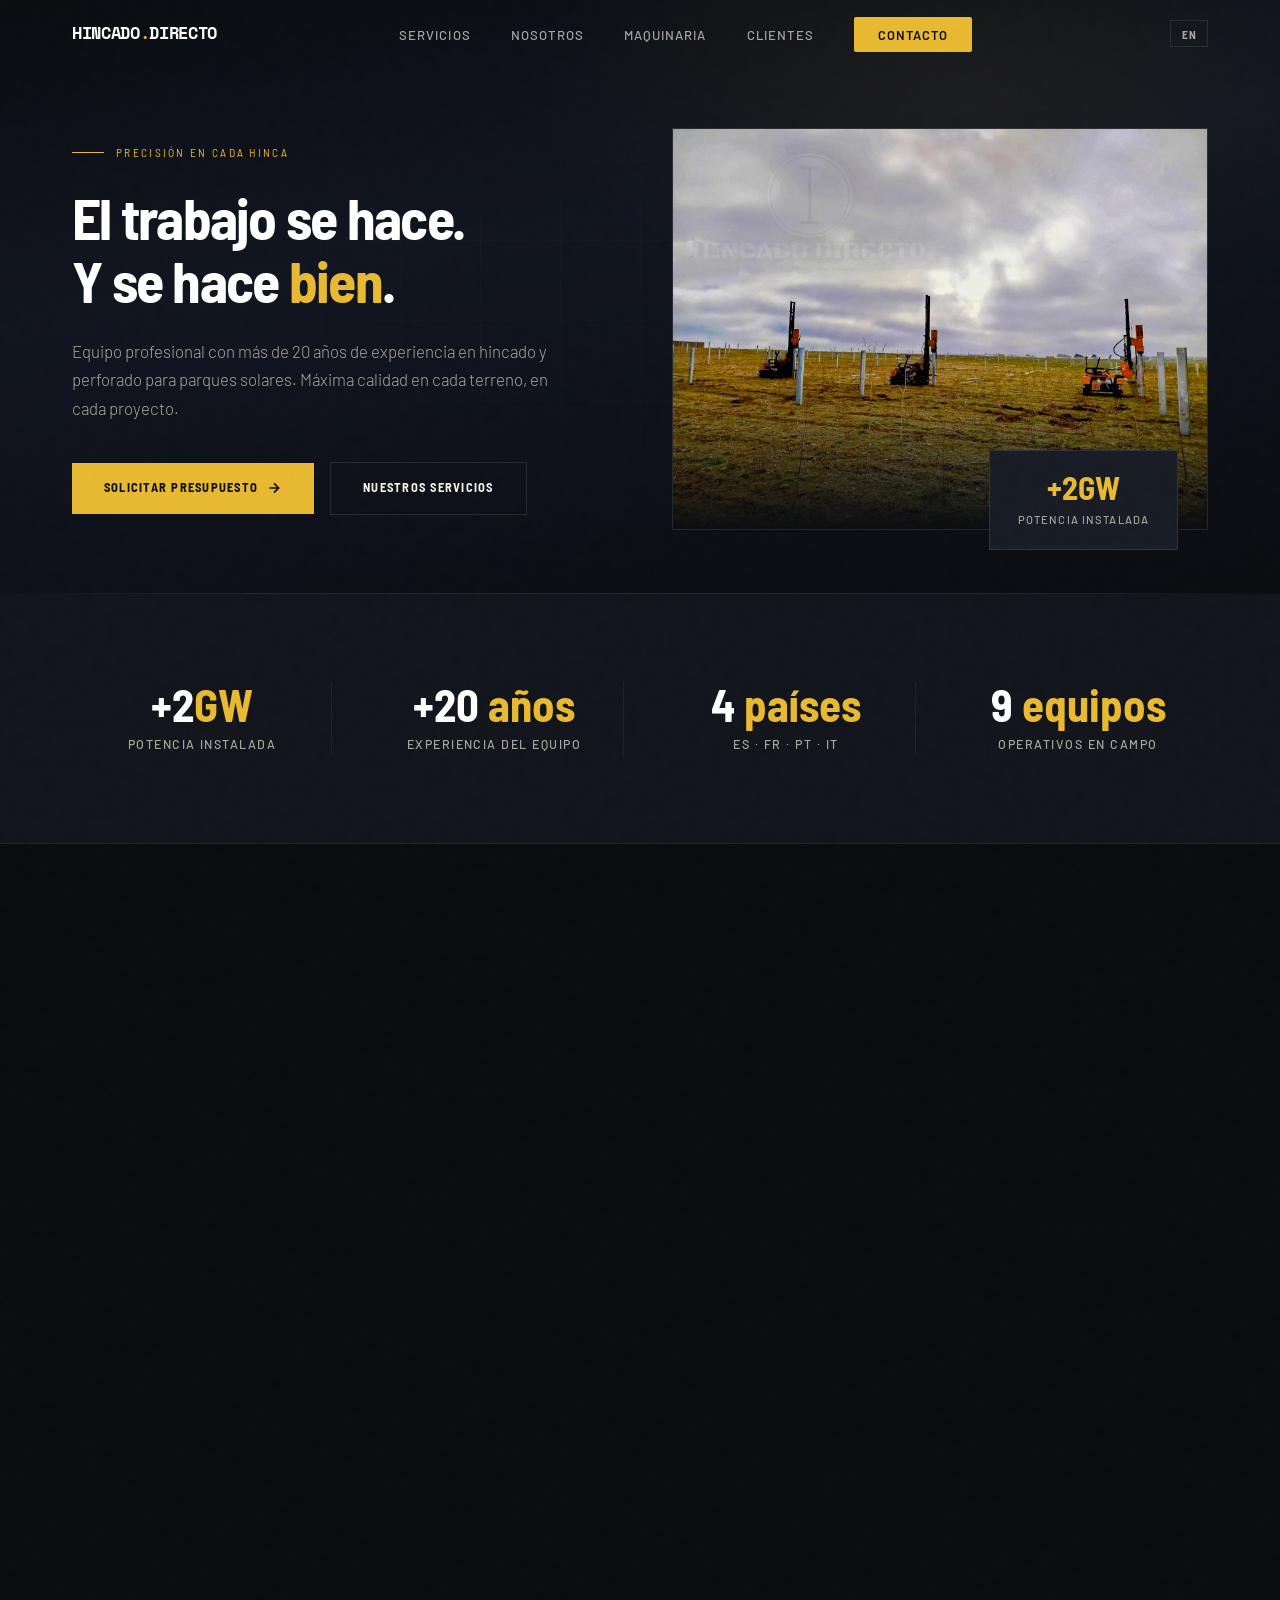
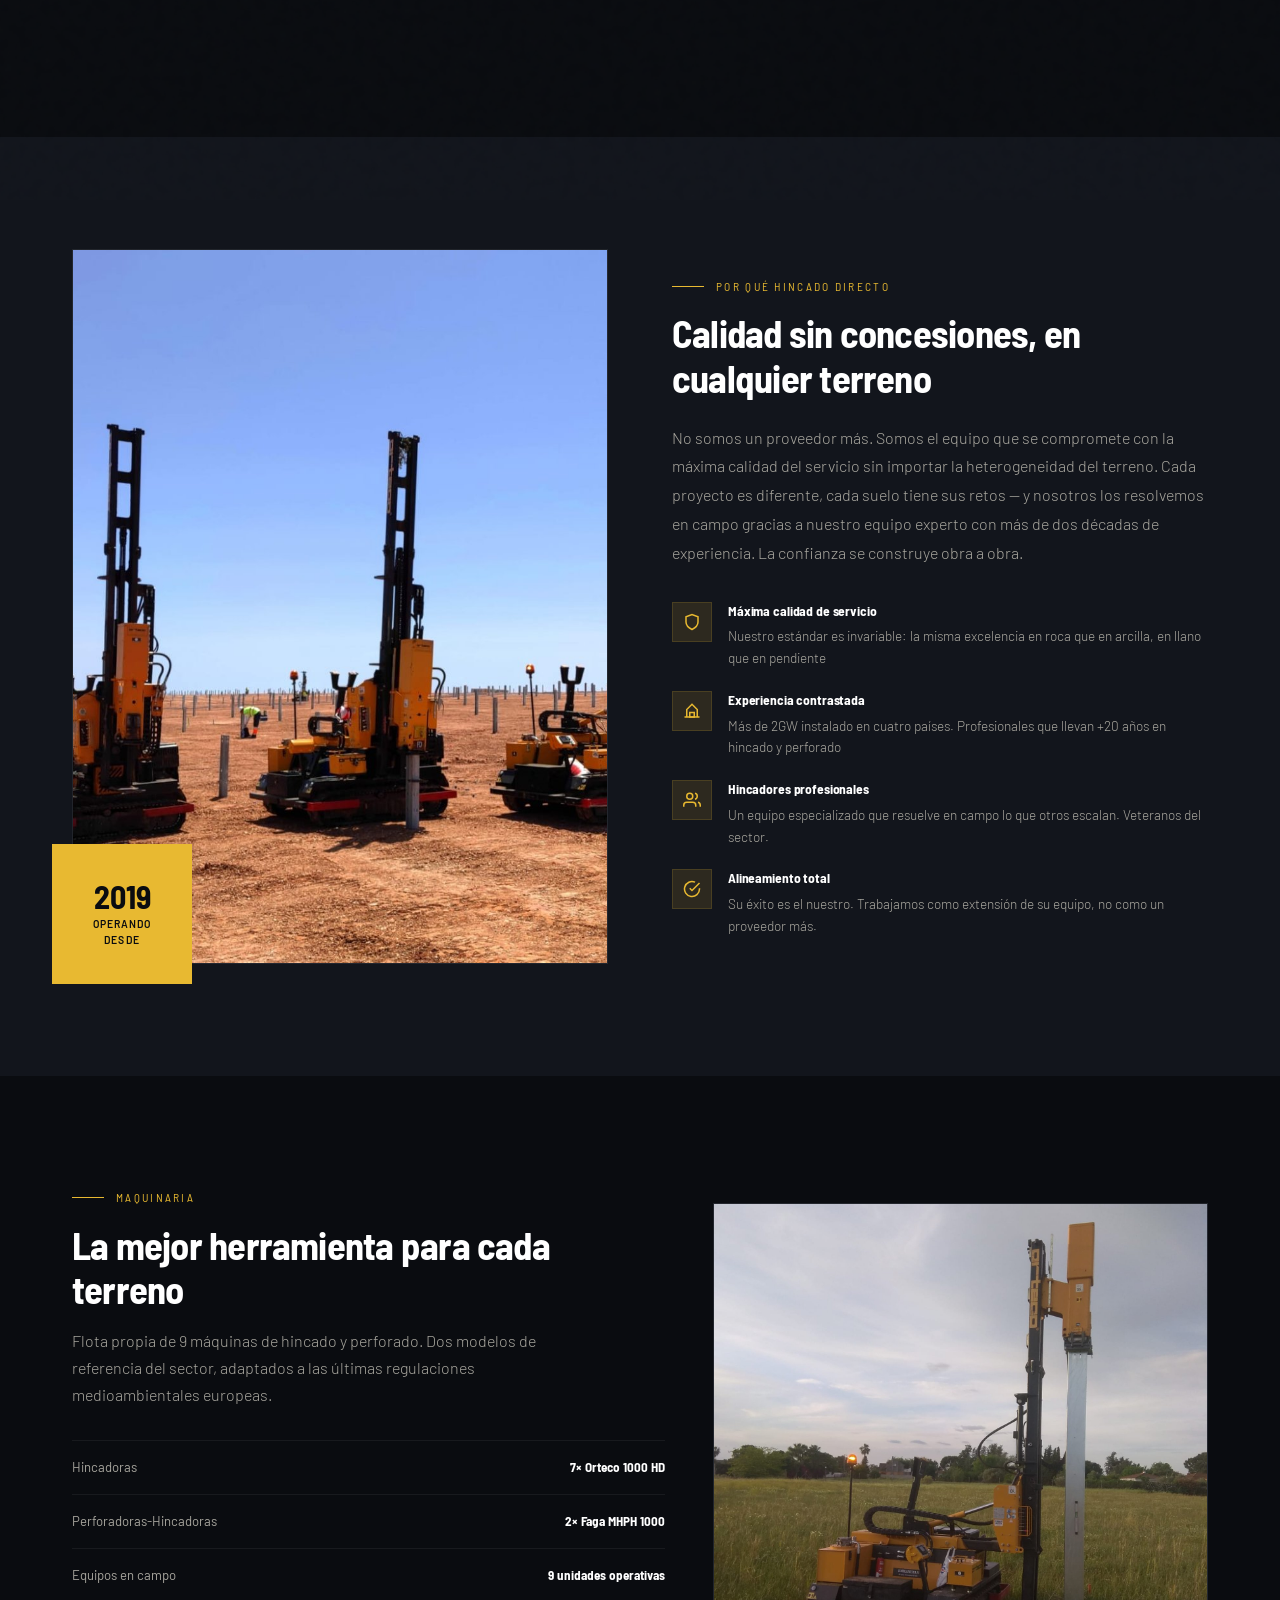
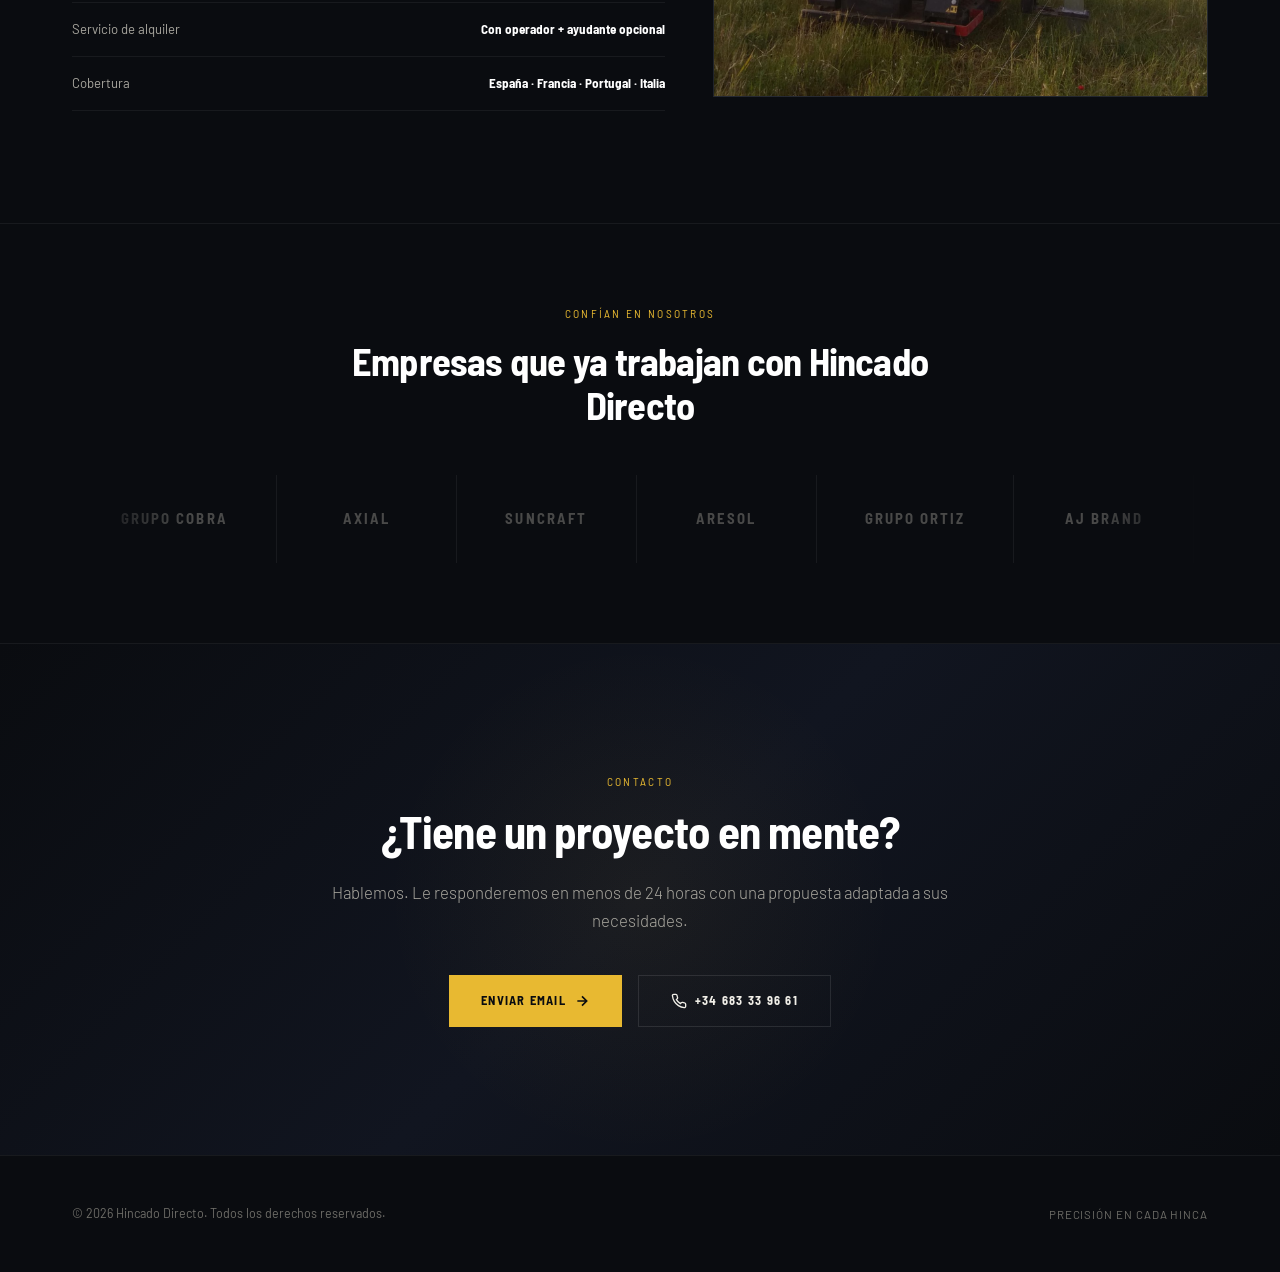
==== commit 6ebf091d: "bilingüe" ====
--- a/index.html
+++ b/index.html
@@ -35,7 +35,7 @@
   "description": "Especialistas en hincado y perforado para parques fotovoltaicos. Más de 2GW instalado en España, Francia, Portugal e Italia.",
   "foundingDate": "2019",
   "email": "direccion@hincadodirecto.com",
-  "telephone": "+34637705433",
+  "telephone": "+34683339661",
   "address": {
     "@type": "PostalAddress",
     "streetAddress": "Calle Francisco Luján, 2, Esc. Izq., Piso 6D",
@@ -288,6 +288,25 @@
 }
 .nav-cta::after { display: none !important; }
 
+/* Language switcher */
+.lang-switch {
+  font-family: var(--font-display);
+  font-size: 0.72rem;
+  font-weight: 700;
+  color: var(--color-text-muted);
+  background: transparent;
+  border: 1px solid var(--color-border-light);
+  padding: 0.35rem 0.65rem;
+  cursor: pointer;
+  letter-spacing: 0.08em;
+  transition: all 0.3s ease;
+  margin-left: 1rem;
+}
+.lang-switch:hover {
+  color: var(--color-accent);
+  border-color: var(--color-accent);
+}
+
 /* Mobile nav */
 .nav-toggle {
   display: none;
@@ -1082,12 +1101,13 @@
   <div class="container">
     <a href="#" class="nav-logo">HINCADO<span>.</span>DIRECTO</a>
     <ul class="nav-links" id="navLinks">
-      <li><a href="#servicios">Servicios</a></li>
-      <li><a href="#nosotros">Nosotros</a></li>
-      <li><a href="#maquinaria">Maquinaria</a></li>
-      <li><a href="#clientes">Clientes</a></li>
-      <li><a href="#contacto" class="nav-cta">Contacto</a></li>
+      <li><a href="#servicios" data-i18n="nav.services">Servicios</a></li>
+      <li><a href="#nosotros" data-i18n="nav.about">Nosotros</a></li>
+      <li><a href="#maquinaria" data-i18n="nav.fleet">Maquinaria</a></li>
+      <li><a href="#clientes" data-i18n="nav.clients">Clientes</a></li>
+      <li><a href="#contacto" class="nav-cta" data-i18n="nav.contact">Contacto</a></li>
     </ul>
+    <button class="lang-switch" id="langSwitch" aria-label="Switch language">EN</button>
     <button class="nav-toggle" id="navToggle" aria-label="Abrir menú">
       <span></span><span></span><span></span>
     </button>
@@ -1101,20 +1121,20 @@
   </div>
   <div class="container">
     <div class="hero-content">
-      <div class="hero-tag">Precisión en cada hinca</div>
-      <h1 class="hero-title">
+      <div class="hero-tag" data-i18n="hero.tag">Precisión en cada hinca</div>
+      <h1 class="hero-title" data-i18n="hero.title">
         El trabajo se hace.<br>
         Y se hace <em>bien</em>.
       </h1>
-      <p class="hero-desc">
+      <p class="hero-desc" data-i18n="hero.desc">
         Equipo profesional con más de 20 años de experiencia en hincado y perforado para parques solares. Máxima calidad en cada terreno, en cada proyecto.
       </p>
       <div class="hero-actions">
-        <a href="#contacto" class="btn-primary">
+        <a href="#contacto" class="btn-primary" data-i18n="hero.cta">
           Solicitar presupuesto
           <svg width="16" height="16" viewBox="0 0 24 24" fill="none" stroke="currentColor" stroke-width="2.5"><path d="M5 12h14M12 5l7 7-7 7"/></svg>
         </a>
-        <a href="#servicios" class="btn-secondary">Nuestros servicios</a>
+        <a href="#servicios" class="btn-secondary" data-i18n="hero.cta2">Nuestros servicios</a>
       </div>
     </div>
     <div class="hero-visual">
@@ -1124,7 +1144,7 @@
       </div>
       <div class="hero-stat-badge">
         <div class="stat-number">+2GW</div>
-        <div class="stat-label">Potencia instalada</div>
+        <div class="stat-label" data-i18n="stats.power">Potencia instalada</div>
       </div>
     </div>
   </div>
@@ -1136,19 +1156,19 @@
     <div class="stats-grid">
       <div class="stat-item animate-on-scroll">
         <div class="stat-number">+2<span>GW</span></div>
-        <div class="stat-label">Potencia instalada</div>
+        <div class="stat-label" data-i18n="stats.power">Potencia instalada</div>
       </div>
       <div class="stat-item animate-on-scroll">
-        <div class="stat-number">+20<span> años</span></div>
-        <div class="stat-label">Experiencia del equipo</div>
+        <div class="stat-number">+20<span data-i18n="stats.years_unit"> años</span></div>
+        <div class="stat-label" data-i18n="stats.experience">Experiencia del equipo</div>
       </div>
       <div class="stat-item animate-on-scroll">
-        <div class="stat-number">4<span> países</span></div>
+        <div class="stat-number">4<span data-i18n="stats.countries_unit"> países</span></div>
         <div class="stat-label">ES · FR · PT · IT</div>
       </div>
       <div class="stat-item animate-on-scroll">
-        <div class="stat-number">9<span> equipos</span></div>
-        <div class="stat-label">Operativos en campo</div>
+        <div class="stat-number">9<span data-i18n="stats.teams_unit"> equipos</span></div>
+        <div class="stat-label" data-i18n="stats.operational">Operativos en campo</div>
       </div>
     </div>
   </div>
@@ -1158,40 +1178,40 @@
 <section class="section section-dark" id="servicios">
   <div class="container">
     <div class="section-header animate-on-scroll">
-      <div class="section-tag">Servicios</div>
-      <h2 class="section-title">Hincado y perforado con la máxima calidad, en cualquier terreno</h2>
-      <p class="section-subtitle">Desde los ensayos de terreno hasta la ejecución completa. Un único interlocutor, un estándar de calidad sin concesiones.</p>
+      <div class="section-tag" data-i18n="nav.services">Servicios</div>
+      <h2 class="section-title" data-i18n="services.title">Hincado y perforado con la máxima calidad, en cualquier terreno</h2>
+      <p class="section-subtitle" data-i18n="services.subtitle">Desde los ensayos de terreno hasta la ejecución completa. Un único interlocutor, un estándar de calidad sin concesiones.</p>
     </div>
     <div class="services-grid">
       <div class="service-card animate-on-scroll">
         <div class="service-number">01</div>
-        <h3 class="service-title">Ensayos Pull Out Test</h3>
-        <p class="service-desc">Pruebas de hincado de perfiles y ensayos POT ante acciones laterales, tracción y compresión con ciclos de carga predefinidos. Datos fiables para dimensionar su cimentación con precisión.</p>
+        <h3 class="service-title" data-i18n="services.pot.title">Ensayos Pull Out Test</h3>
+        <p class="service-desc" data-i18n="services.pot.desc">Pruebas de hincado de perfiles y ensayos POT ante acciones laterales, tracción y compresión con ciclos de carga predefinidos. Datos fiables para dimensionar su cimentación con precisión.</p>
         <div class="service-tags">
-          <span>Tracción</span>
-          <span>Compresión</span>
-          <span>Carga lateral</span>
+          <span data-i18n="services.pot.tag1">Tracción</span>
+          <span data-i18n="services.pot.tag2">Compresión</span>
+          <span data-i18n="services.pot.tag3">Carga lateral</span>
         </div>
       </div>
       <div class="service-card animate-on-scroll">
         <div class="service-number">02</div>
-        <h3 class="service-title">Hincado y Perforado</h3>
-        <p class="service-desc">Hincado directo de perfiles metálicos y perforación para todo tipo de terrenos. 9 equipos operativos para proyectos nacionales e internacionales. Calidad constante independientemente de la heterogeneidad del suelo.</p>
+        <h3 class="service-title" data-i18n="services.ramming.title">Hincado y Perforado</h3>
+        <p class="service-desc" data-i18n="services.ramming.desc">Hincado directo de perfiles metálicos y perforación para todo tipo de terrenos. 9 equipos operativos para proyectos nacionales e internacionales. Calidad constante independientemente de la heterogeneidad del suelo.</p>
         <div class="service-tags">
-          <span>Hincado directo</span>
+          <span data-i18n="services.ramming.tag1">Hincado directo</span>
           <span>Pre-drilling</span>
-          <span>Perforación</span>
-          <span>Todo terreno</span>
+          <span data-i18n="services.ramming.tag2">Perforación</span>
+          <span data-i18n="services.ramming.tag3">Todo terreno</span>
         </div>
       </div>
       <div class="service-card animate-on-scroll">
         <div class="service-number">03</div>
-        <h3 class="service-title">Alquiler de Hincadoras y Perforadoras con operadores expertos</h3>
-        <p class="service-desc">Flota propia de 9 máquinas: 7 Orteco 1000 HD y 2 Faga MHPH 1000 perforadoras-hincadoras. Alquiler siempre con operador profesional, con opción de incluir ayudante.</p>
+        <h3 class="service-title" data-i18n="services.rental.title">Alquiler de Hincadoras y Perforadoras con operadores expertos</h3>
+        <p class="service-desc" data-i18n="services.rental.desc">Flota propia de 9 máquinas: 7 Orteco 1000 HD y 2 Faga MHPH 1000 perforadoras-hincadoras. Alquiler siempre con operador profesional, con opción de incluir ayudante.</p>
         <div class="service-tags">
           <span>Orteco 1000 HD</span>
           <span>Faga MHPH 1000</span>
-          <span>Operador incluido</span>
+          <span data-i18n="services.rental.tag3">Operador incluido</span>
         </div>
       </div>
     </div>
@@ -1219,13 +1239,13 @@
         </div>
         <div class="about-accent-block">
           <div class="accent-number">2019</div>
-          <div class="accent-label">Operando<br>desde</div>
+          <div class="accent-label" data-i18n="about.since">Operando<br>desde</div>
         </div>
       </div>
       <div class="about-content animate-on-scroll">
-        <div class="section-tag">Por qué Hincado Directo</div>
-        <h2 class="section-title" style="margin-bottom:1.5rem">Calidad sin concesiones, en cualquier terreno</h2>
-        <p class="about-text">
+        <div class="section-tag" data-i18n="about.tag">Por qué Hincado Directo</div>
+        <h2 class="section-title" style="margin-bottom:1.5rem" data-i18n="about.title">Calidad sin concesiones, en cualquier terreno</h2>
+        <p class="about-text" data-i18n="about.text">
           No somos un proveedor más. Somos el equipo que se compromete con la máxima calidad del servicio sin importar la heterogeneidad del terreno. Cada proyecto es diferente, cada suelo tiene sus retos — y nosotros los resolvemos en campo gracias a nuestro equipo experto con más de dos décadas de experiencia. La confianza se construye obra a obra.
         </p>
         <div class="about-features">
@@ -1234,8 +1254,8 @@
               <svg viewBox="0 0 24 24"><path d="M12 22s8-4 8-10V5l-8-3-8 3v7c0 6 8 10 8 10z"/></svg>
             </div>
             <div class="about-feature-text">
-              <h4>Máxima calidad de servicio</h4>
-              <p>Nuestro estándar es invariable: la misma excelencia en roca que en arcilla, en llano que en pendiente</p>
+              <h4 data-i18n="about.f1.title">Máxima calidad de servicio</h4>
+              <p data-i18n="about.f1.desc">Nuestro estándar es invariable: la misma excelencia en roca que en arcilla, en llano que en pendiente</p>
             </div>
           </div>
           <div class="about-feature">
@@ -1243,8 +1263,8 @@
               <svg viewBox="0 0 24 24"><path d="M2 20h20M5 20V10l7-7 7 7v10"/><rect x="9" y="14" width="6" height="6"/></svg>
             </div>
             <div class="about-feature-text">
-              <h4>Experiencia contrastada</h4>
-              <p>Más de 2GW instalado en cuatro países. Profesionales que llevan +20 años en hincado y perforado</p>
+              <h4 data-i18n="about.f2.title">Experiencia contrastada</h4>
+              <p data-i18n="about.f2.desc">Más de 2GW instalado en cuatro países. Profesionales que llevan +20 años en hincado y perforado</p>
             </div>
           </div>
           <div class="about-feature">
@@ -1252,8 +1272,8 @@
               <svg viewBox="0 0 24 24"><path d="M17 21v-2a4 4 0 00-4-4H5a4 4 0 00-4 4v2"/><circle cx="9" cy="7" r="4"/><path d="M23 21v-2a4 4 0 00-3-3.87M16 3.13a4 4 0 010 7.75"/></svg>
             </div>
             <div class="about-feature-text">
-              <h4>Hincadores profesionales</h4>
-              <p>Un equipo especializado que resuelve en campo lo que otros escalan. Veteranos del sector.</p>
+              <h4 data-i18n="about.f3.title">Hincadores profesionales</h4>
+              <p data-i18n="about.f3.desc">Un equipo especializado que resuelve en campo lo que otros escalan. Veteranos del sector.</p>
             </div>
           </div>
           <div class="about-feature">
@@ -1261,8 +1281,8 @@
               <svg viewBox="0 0 24 24"><path d="M22 11.08V12a10 10 0 11-5.93-9.14"/><polyline points="22 4 12 14.01 9 11.01"/></svg>
             </div>
             <div class="about-feature-text">
-              <h4>Alineamiento total</h4>
-              <p>Su éxito es el nuestro. Trabajamos como extensión de su equipo, no como un proveedor más.</p>
+              <h4 data-i18n="about.f4.title">Alineamiento total</h4>
+              <p data-i18n="about.f4.desc">Su éxito es el nuestro. Trabajamos como extensión de su equipo, no como un proveedor más.</p>
             </div>
           </div>
         </div>
@@ -1276,29 +1296,29 @@
   <div class="container">
     <div class="fleet-showcase">
       <div class="fleet-info animate-on-scroll">
-        <div class="section-tag">Maquinaria</div>
-        <h2 class="section-title" style="margin-bottom:1rem">La mejor herramienta para cada terreno</h2>
-        <p class="section-subtitle" style="margin-bottom:0">Flota propia de 9 máquinas de hincado y perforado. Dos modelos de referencia del sector, adaptados a las últimas regulaciones medioambientales europeas.</p>
+        <div class="section-tag" data-i18n="nav.fleet">Maquinaria</div>
+        <h2 class="section-title" style="margin-bottom:1rem" data-i18n="fleet.title">La mejor herramienta para cada terreno</h2>
+        <p class="section-subtitle" style="margin-bottom:0" data-i18n="fleet.subtitle">Flota propia de 9 máquinas de hincado y perforado. Dos modelos de referencia del sector, adaptados a las últimas regulaciones medioambientales europeas.</p>
         <div class="fleet-spec-list">
           <div class="fleet-spec">
-            <span class="fleet-spec-label">Hincadoras</span>
+            <span class="fleet-spec-label" data-i18n="fleet.ramming">Hincadoras</span>
             <span class="fleet-spec-value">7× Orteco 1000 HD</span>
           </div>
           <div class="fleet-spec">
-            <span class="fleet-spec-label">Perforadoras-Hincadoras</span>
+            <span class="fleet-spec-label" data-i18n="fleet.drilling">Perforadoras-Hincadoras</span>
             <span class="fleet-spec-value">2× Faga MHPH 1000</span>
           </div>
           <div class="fleet-spec">
-            <span class="fleet-spec-label">Equipos en campo</span>
-            <span class="fleet-spec-value">9 unidades operativas</span>
+            <span class="fleet-spec-label" data-i18n="fleet.field">Equipos en campo</span>
+            <span class="fleet-spec-value" data-i18n="fleet.field_val">9 unidades operativas</span>
           </div>
           <div class="fleet-spec">
-            <span class="fleet-spec-label">Servicio de alquiler</span>
-            <span class="fleet-spec-value">Con operador + ayudante opcional</span>
+            <span class="fleet-spec-label" data-i18n="fleet.rental">Servicio de alquiler</span>
+            <span class="fleet-spec-value" data-i18n="fleet.rental_val">Con operador + ayudante opcional</span>
           </div>
           <div class="fleet-spec">
-            <span class="fleet-spec-label">Cobertura</span>
-            <span class="fleet-spec-value">España · Francia · Portugal · Italia</span>
+            <span class="fleet-spec-label" data-i18n="fleet.coverage">Cobertura</span>
+            <span class="fleet-spec-value" data-i18n="fleet.coverage_val">España · Francia · Portugal · Italia</span>
           </div>
         </div>
       </div>
@@ -1327,8 +1347,8 @@
 <section class="trust-section" id="clientes">
   <div class="container">
     <div class="trust-header animate-on-scroll">
-      <div class="section-tag">Confían en nosotros</div>
-      <h2 class="section-title" style="margin:0 auto">Empresas que ya trabajan con Hincado Directo</h2>
+      <div class="section-tag" data-i18n="clients.tag">Confían en nosotros</div>
+      <h2 class="section-title" style="margin:0 auto" data-i18n="clients.title">Empresas que ya trabajan con Hincado Directo</h2>
     </div>
     <!-- 
       LOGOS LOCALES — Instrucciones:
@@ -1391,17 +1411,17 @@
   <div class="cta-glow"></div>
   <div class="container">
     <div class="cta-content animate-on-scroll">
-      <div class="section-tag">Contacto</div>
-      <h2 class="cta-title">¿Tiene un proyecto en mente?</h2>
-      <p class="cta-desc">Hablemos. Le responderemos en menos de 24 horas con una propuesta adaptada a sus necesidades.</p>
+      <div class="section-tag" data-i18n="nav.contact">Contacto</div>
+      <h2 class="cta-title" data-i18n="cta.title">¿Tiene un proyecto en mente?</h2>
+      <p class="cta-desc" data-i18n="cta.desc">Hablemos. Le responderemos en menos de 24 horas con una propuesta adaptada a sus necesidades.</p>
       <div class="cta-actions">
-        <a href="mailto:direccion@hincadodirecto.com" class="btn-primary">
+        <a href="mailto:direccion@hincadodirecto.com" class="btn-primary" data-i18n="cta.email">
           Enviar email
           <svg width="16" height="16" viewBox="0 0 24 24" fill="none" stroke="currentColor" stroke-width="2.5"><path d="M5 12h14M12 5l7 7-7 7"/></svg>
         </a>
-        <a href="tel:+34637705433" class="btn-secondary">
+        <a href="tel:+34683339661" class="btn-secondary">
           <svg width="16" height="16" viewBox="0 0 24 24" fill="none" stroke="currentColor" stroke-width="2"><path d="M22 16.92v3a2 2 0 01-2.18 2 19.79 19.79 0 01-8.63-3.07 19.5 19.5 0 01-6-6 19.79 19.79 0 01-3.07-8.67A2 2 0 014.11 2h3a2 2 0 012 1.72 12.84 12.84 0 00.7 2.81 2 2 0 01-.45 2.11L8.09 9.91a16 16 0 006 6l1.27-1.27a2 2 0 012.11-.45 12.84 12.84 0 002.81.7A2 2 0 0122 16.92z"/></svg>
-          +34 637 705 433
+          +34 683 33 96 61
         </a>
       </div>
     </div>
@@ -1411,8 +1431,8 @@
 <!-- ========== FOOTER ========== -->
 <footer>
   <div class="container">
-    <div class="footer-left">&copy; 2026 <a href="#">Hincado Directo</a>. Todos los derechos reservados.</div>
-    <div class="footer-right">Precisión en cada hinca</div>
+    <div class="footer-left" data-i18n="footer.copy">&copy; 2026 <a href="#">Hincado Directo</a>. Todos los derechos reservados.</div>
+    <div class="footer-right" data-i18n="footer.tagline">Precisión en cada hinca</div>
   </div>
 </footer>
 
@@ -1464,7 +1484,7 @@
 // Photo carousels (fade every X seconds)
 document.querySelectorAll('.photo-carousel').forEach(carousel => {
   const images = carousel.querySelectorAll('img');
-  if (images.length <= 1) return; // No rotar si solo hay 1 foto
+  if (images.length <= 1) return;
   const interval = parseInt(carousel.dataset.interval) || 3000;
   let current = 0;
   setInterval(() => {
@@ -1473,6 +1493,158 @@
     images[current].classList.add('active');
   }, interval);
 });
+
+// ========== i18n LANGUAGE SYSTEM ==========
+const translations = {
+  es: {
+    'nav.services': 'Servicios',
+    'nav.about': 'Nosotros',
+    'nav.fleet': 'Maquinaria',
+    'nav.clients': 'Clientes',
+    'nav.contact': 'Contacto',
+    'hero.tag': 'Precisión en cada hinca',
+    'hero.title': 'El trabajo se hace.<br>Y se hace <em>bien</em>.',
+    'hero.desc': 'Equipo profesional con más de 20 años de experiencia en hincado y perforado para parques solares. Máxima calidad en cada terreno, en cada proyecto.',
+    'hero.cta': 'Solicitar presupuesto <svg width="16" height="16" viewBox="0 0 24 24" fill="none" stroke="currentColor" stroke-width="2.5"><path d="M5 12h14M12 5l7 7-7 7"/></svg>',
+    'hero.cta2': 'Nuestros servicios',
+    'stats.power': 'Potencia instalada',
+    'stats.years_unit': ' años',
+    'stats.experience': 'Experiencia del equipo',
+    'stats.countries_unit': ' países',
+    'stats.teams_unit': ' equipos',
+    'stats.operational': 'Operativos en campo',
+    'services.title': 'Hincado y perforado con la máxima calidad, en cualquier terreno',
+    'services.subtitle': 'Desde los ensayos de terreno hasta la ejecución completa. Un único interlocutor, un estándar de calidad sin concesiones.',
+    'services.pot.title': 'Ensayos Pull Out Test',
+    'services.pot.desc': 'Pruebas de hincado de perfiles y ensayos POT ante acciones laterales, tracción y compresión con ciclos de carga predefinidos. Datos fiables para dimensionar su cimentación con precisión.',
+    'services.pot.tag1': 'Tracción',
+    'services.pot.tag2': 'Compresión',
+    'services.pot.tag3': 'Carga lateral',
+    'services.ramming.title': 'Hincado y Perforado',
+    'services.ramming.desc': 'Hincado directo de perfiles metálicos y perforación para todo tipo de terrenos. 9 equipos operativos para proyectos nacionales e internacionales. Calidad constante independientemente de la heterogeneidad del suelo.',
+    'services.ramming.tag1': 'Hincado directo',
+    'services.ramming.tag2': 'Perforación',
+    'services.ramming.tag3': 'Todo terreno',
+    'services.rental.title': 'Alquiler de Hincadoras y Perforadoras con operadores expertos',
+    'services.rental.desc': 'Flota propia de 9 máquinas: 7 Orteco 1000 HD y 2 Faga MHPH 1000 perforadoras-hincadoras. Alquiler siempre con operador profesional, con opción de incluir ayudante.',
+    'services.rental.tag3': 'Operador incluido',
+    'about.since': 'Operando<br>desde',
+    'about.tag': 'Por qué Hincado Directo',
+    'about.title': 'Calidad sin concesiones, en cualquier terreno',
+    'about.text': 'No somos un proveedor más. Somos el equipo que se compromete con la máxima calidad del servicio sin importar la heterogeneidad del terreno. Cada proyecto es diferente, cada suelo tiene sus retos — y nosotros los resolvemos en campo gracias a nuestro equipo experto con más de dos décadas de experiencia. La confianza se construye obra a obra.',
+    'about.f1.title': 'Máxima calidad de servicio',
+    'about.f1.desc': 'Nuestro estándar es invariable: la misma excelencia en roca que en arcilla, en llano que en pendiente',
+    'about.f2.title': 'Experiencia contrastada',
+    'about.f2.desc': 'Más de 2GW instalado en cuatro países. Profesionales que llevan +20 años en hincado y perforado',
+    'about.f3.title': 'Hincadores profesionales',
+    'about.f3.desc': 'Un equipo especializado que resuelve en campo lo que otros escalan. Veteranos del sector.',
+    'about.f4.title': 'Alineamiento total',
+    'about.f4.desc': 'Su éxito es el nuestro. Trabajamos como extensión de su equipo, no como un proveedor más.',
+    'fleet.title': 'La mejor herramienta para cada terreno',
+    'fleet.subtitle': 'Flota propia de 9 máquinas de hincado y perforado. Dos modelos de referencia del sector, adaptados a las últimas regulaciones medioambientales europeas.',
+    'fleet.ramming': 'Hincadoras',
+    'fleet.drilling': 'Perforadoras-Hincadoras',
+    'fleet.field': 'Equipos en campo',
+    'fleet.field_val': '9 unidades operativas',
+    'fleet.rental': 'Servicio de alquiler',
+    'fleet.rental_val': 'Con operador + ayudante opcional',
+    'fleet.coverage': 'Cobertura',
+    'fleet.coverage_val': 'España · Francia · Portugal · Italia',
+    'clients.tag': 'Confían en nosotros',
+    'clients.title': 'Empresas que ya trabajan con Hincado Directo',
+    'cta.title': '¿Tiene un proyecto en mente?',
+    'cta.desc': 'Hablemos. Le responderemos en menos de 24 horas con una propuesta adaptada a sus necesidades.',
+    'cta.email': 'Enviar email <svg width="16" height="16" viewBox="0 0 24 24" fill="none" stroke="currentColor" stroke-width="2.5"><path d="M5 12h14M12 5l7 7-7 7"/></svg>',
+    'footer.copy': '&copy; 2026 <a href="#">Hincado Directo</a>. Todos los derechos reservados.',
+    'footer.tagline': 'Precisión en cada hinca'
+  },
+  en: {
+    'nav.services': 'Services',
+    'nav.about': 'About us',
+    'nav.fleet': 'Equipment',
+    'nav.clients': 'Clients',
+    'nav.contact': 'Contact',
+    'hero.tag': 'Precision in every pile',
+    'hero.title': 'The job gets done.<br>And it gets done <em>right</em>.',
+    'hero.desc': 'Professional team with over 20 years of experience in pile driving and drilling for solar plants. Top quality in every terrain, every project.',
+    'hero.cta': 'Request a quote <svg width="16" height="16" viewBox="0 0 24 24" fill="none" stroke="currentColor" stroke-width="2.5"><path d="M5 12h14M12 5l7 7-7 7"/></svg>',
+    'hero.cta2': 'Our services',
+    'stats.power': 'Installed capacity',
+    'stats.years_unit': ' years',
+    'stats.experience': 'Team experience',
+    'stats.countries_unit': ' countries',
+    'stats.teams_unit': ' teams',
+    'stats.operational': 'Operational in the field',
+    'services.title': 'Pile driving and drilling with the highest quality, in any terrain',
+    'services.subtitle': 'From soil testing to full execution. A single point of contact, an uncompromising quality standard.',
+    'services.pot.title': 'Pull Out Tests',
+    'services.pot.desc': 'Profile pile driving tests and POT tests under lateral, tension and compression loads with predefined load cycles. Reliable data to dimension your foundation with precision.',
+    'services.pot.tag1': 'Tension',
+    'services.pot.tag2': 'Compression',
+    'services.pot.tag3': 'Lateral load',
+    'services.ramming.title': 'Pile Driving & Drilling',
+    'services.ramming.desc': 'Direct pile driving of steel profiles and drilling for all terrain types. 9 operational teams for national and international projects. Consistent quality regardless of soil heterogeneity.',
+    'services.ramming.tag1': 'Direct ramming',
+    'services.ramming.tag2': 'Drilling',
+    'services.ramming.tag3': 'All terrain',
+    'services.rental.title': 'Pile Driver & Drill Rig Rental with expert operators',
+    'services.rental.desc': 'Own fleet of 9 machines: 7 Orteco 1000 HD and 2 Faga MHPH 1000 drill-rammers. Always rented with a professional operator, with the option of including an assistant.',
+    'services.rental.tag3': 'Operator included',
+    'about.since': 'Operating<br>since',
+    'about.tag': 'Why Hincado Directo',
+    'about.title': 'Uncompromising quality, in any terrain',
+    'about.text': 'We are not just another supplier. We are the team committed to the highest quality of service regardless of terrain heterogeneity. Every project is different, every soil has its challenges — and we solve them in the field thanks to our expert team with over two decades of experience. Trust is built job by job.',
+    'about.f1.title': 'Top quality service',
+    'about.f1.desc': 'Our standard is unwavering: the same excellence in rock as in clay, on flat ground as on slopes',
+    'about.f2.title': 'Proven experience',
+    'about.f2.desc': 'Over 2GW installed across four countries. Professionals with 20+ years in pile driving and drilling',
+    'about.f3.title': 'Professional pile drivers',
+    'about.f3.desc': 'A specialized team that solves in the field what others escalate. Industry veterans.',
+    'about.f4.title': 'Total alignment',
+    'about.f4.desc': 'Your success is ours. We work as an extension of your team, not just another supplier.',
+    'fleet.title': 'The right tool for every terrain',
+    'fleet.subtitle': 'Own fleet of 9 pile driving and drilling machines. Two industry-reference models, compliant with the latest European environmental regulations.',
+    'fleet.ramming': 'Pile drivers',
+    'fleet.drilling': 'Drill-rammers',
+    'fleet.field': 'Field teams',
+    'fleet.field_val': '9 operational units',
+    'fleet.rental': 'Rental service',
+    'fleet.rental_val': 'With operator + optional assistant',
+    'fleet.coverage': 'Coverage',
+    'fleet.coverage_val': 'Spain · France · Portugal · Italy',
+    'clients.tag': 'They trust us',
+    'clients.title': 'Companies already working with Hincado Directo',
+    'cta.title': 'Have a project in mind?',
+    'cta.desc': "Let's talk. We'll get back to you within 24 hours with a tailored proposal.",
+    'cta.email': 'Send email <svg width="16" height="16" viewBox="0 0 24 24" fill="none" stroke="currentColor" stroke-width="2.5"><path d="M5 12h14M12 5l7 7-7 7"/></svg>',
+    'footer.copy': '&copy; 2026 <a href="#">Hincado Directo</a>. All rights reserved.',
+    'footer.tagline': 'Precision in every pile'
+  }
+};
+
+let currentLang = 'es';
+const langBtn = document.getElementById('langSwitch');
+
+function setLanguage(lang) {
+  currentLang = lang;
+  document.documentElement.lang = lang;
+  langBtn.textContent = lang === 'es' ? 'EN' : 'ES';
+  document.querySelectorAll('[data-i18n]').forEach(el => {
+    const key = el.getAttribute('data-i18n');
+    if (translations[lang][key]) {
+      el.innerHTML = translations[lang][key];
+    }
+  });
+  localStorage.setItem('hd-lang', lang);
+}
+
+langBtn.addEventListener('click', () => {
+  setLanguage(currentLang === 'es' ? 'en' : 'es');
+});
+
+// Restore saved language preference
+const savedLang = localStorage.getItem('hd-lang');
+if (savedLang && savedLang !== 'es') setLanguage(savedLang);
 </script>
 </body>
 </html>
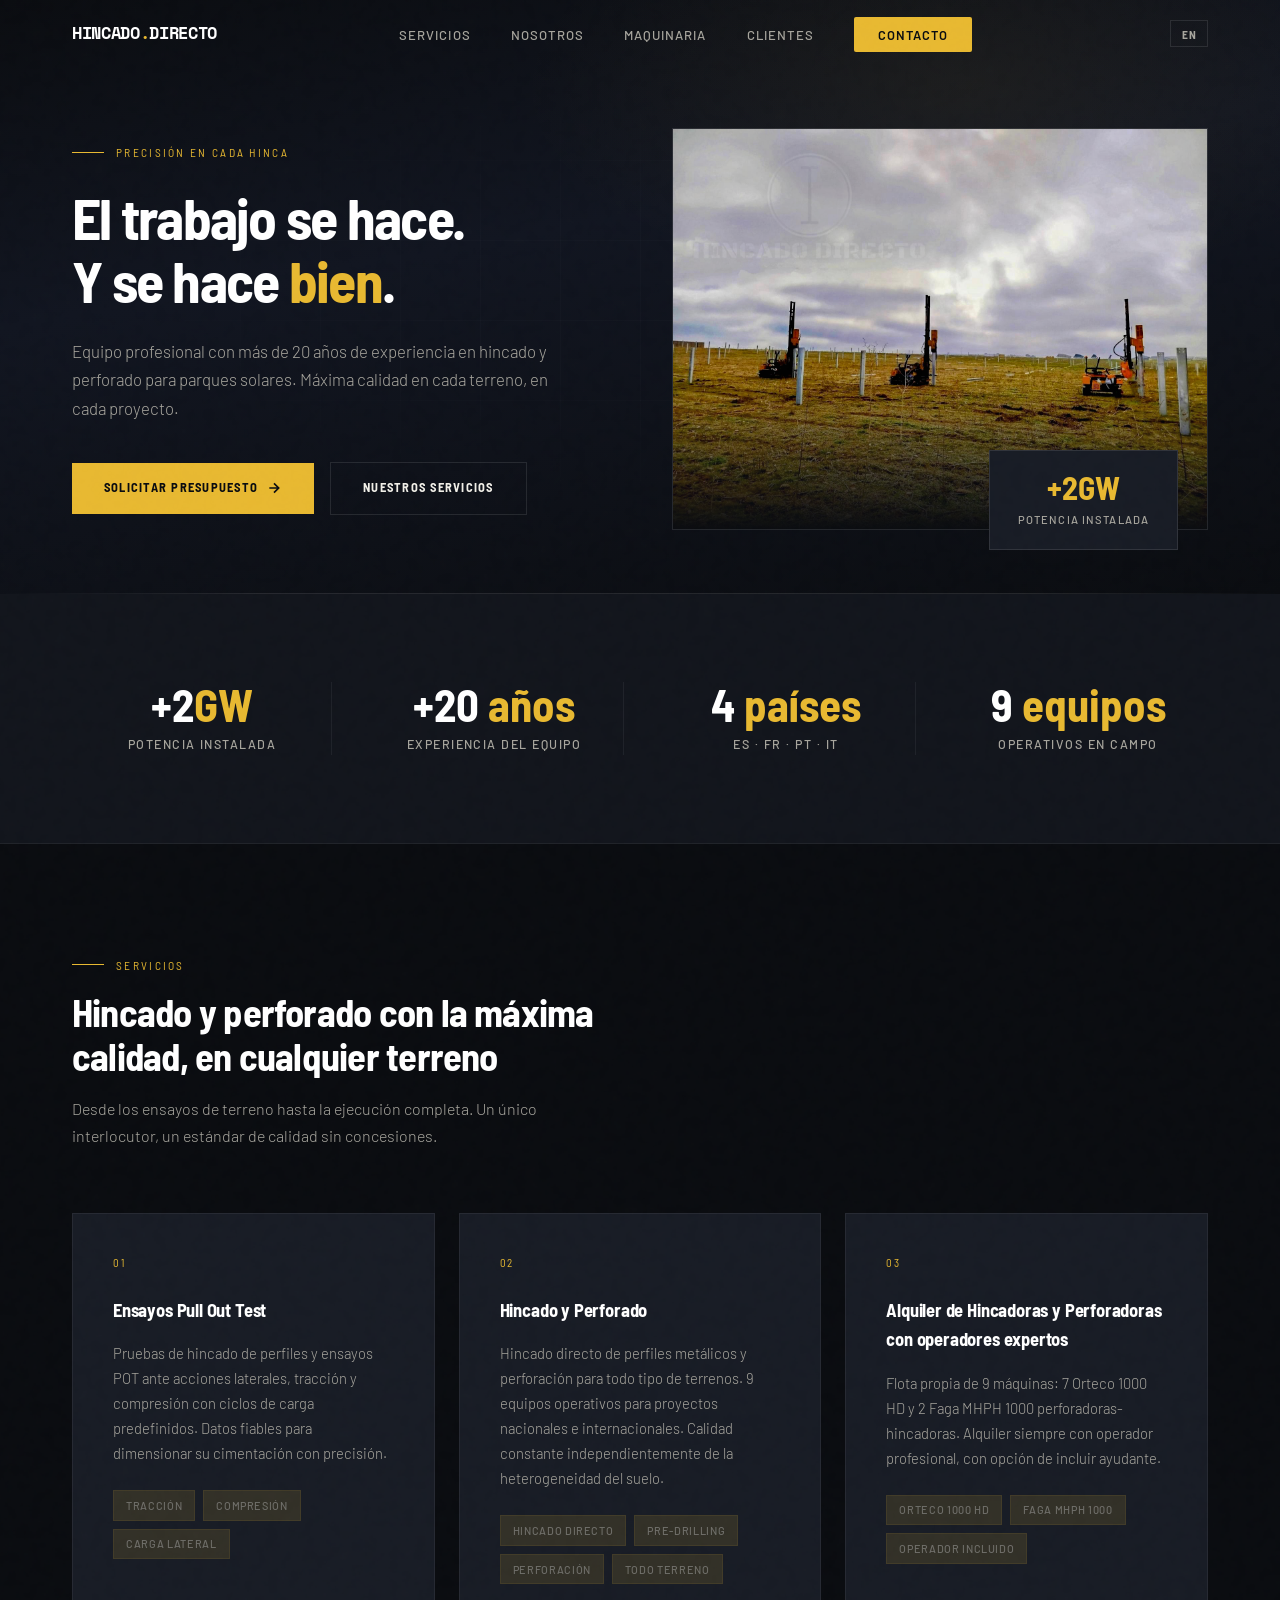
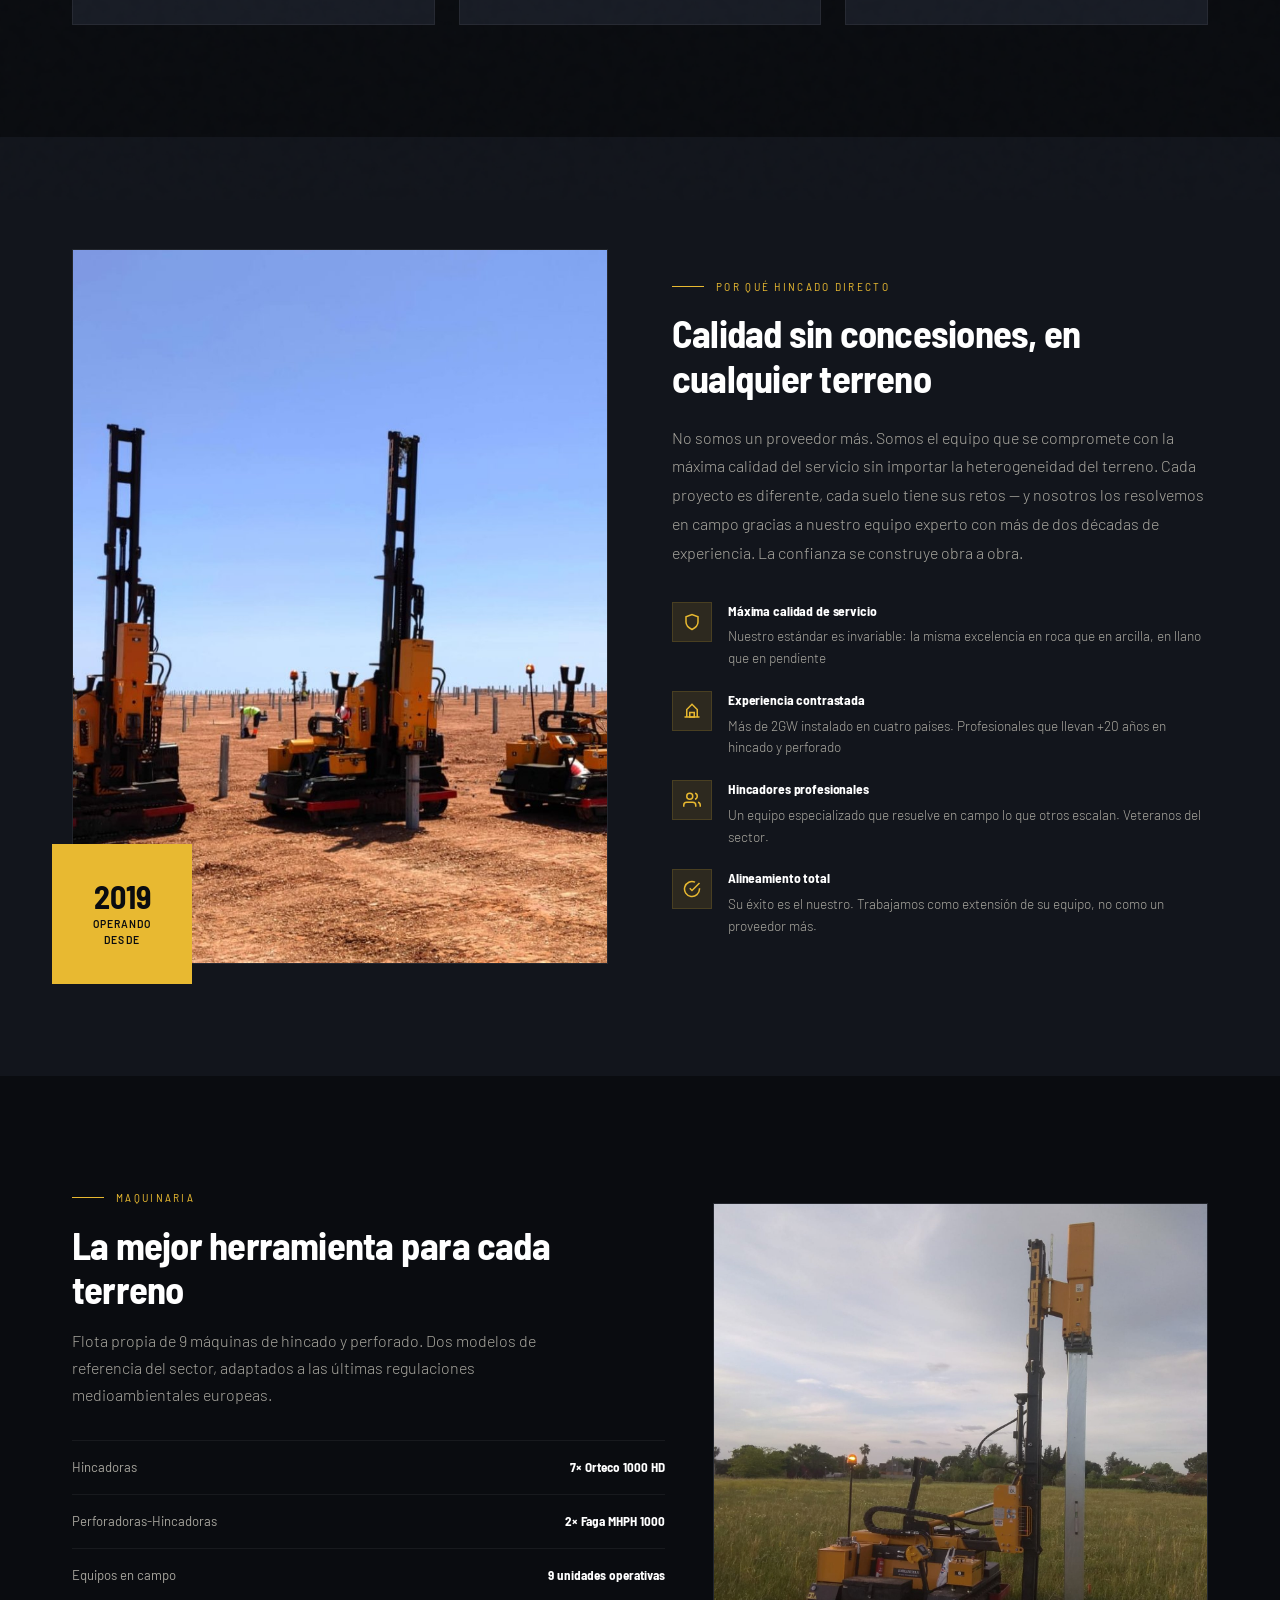
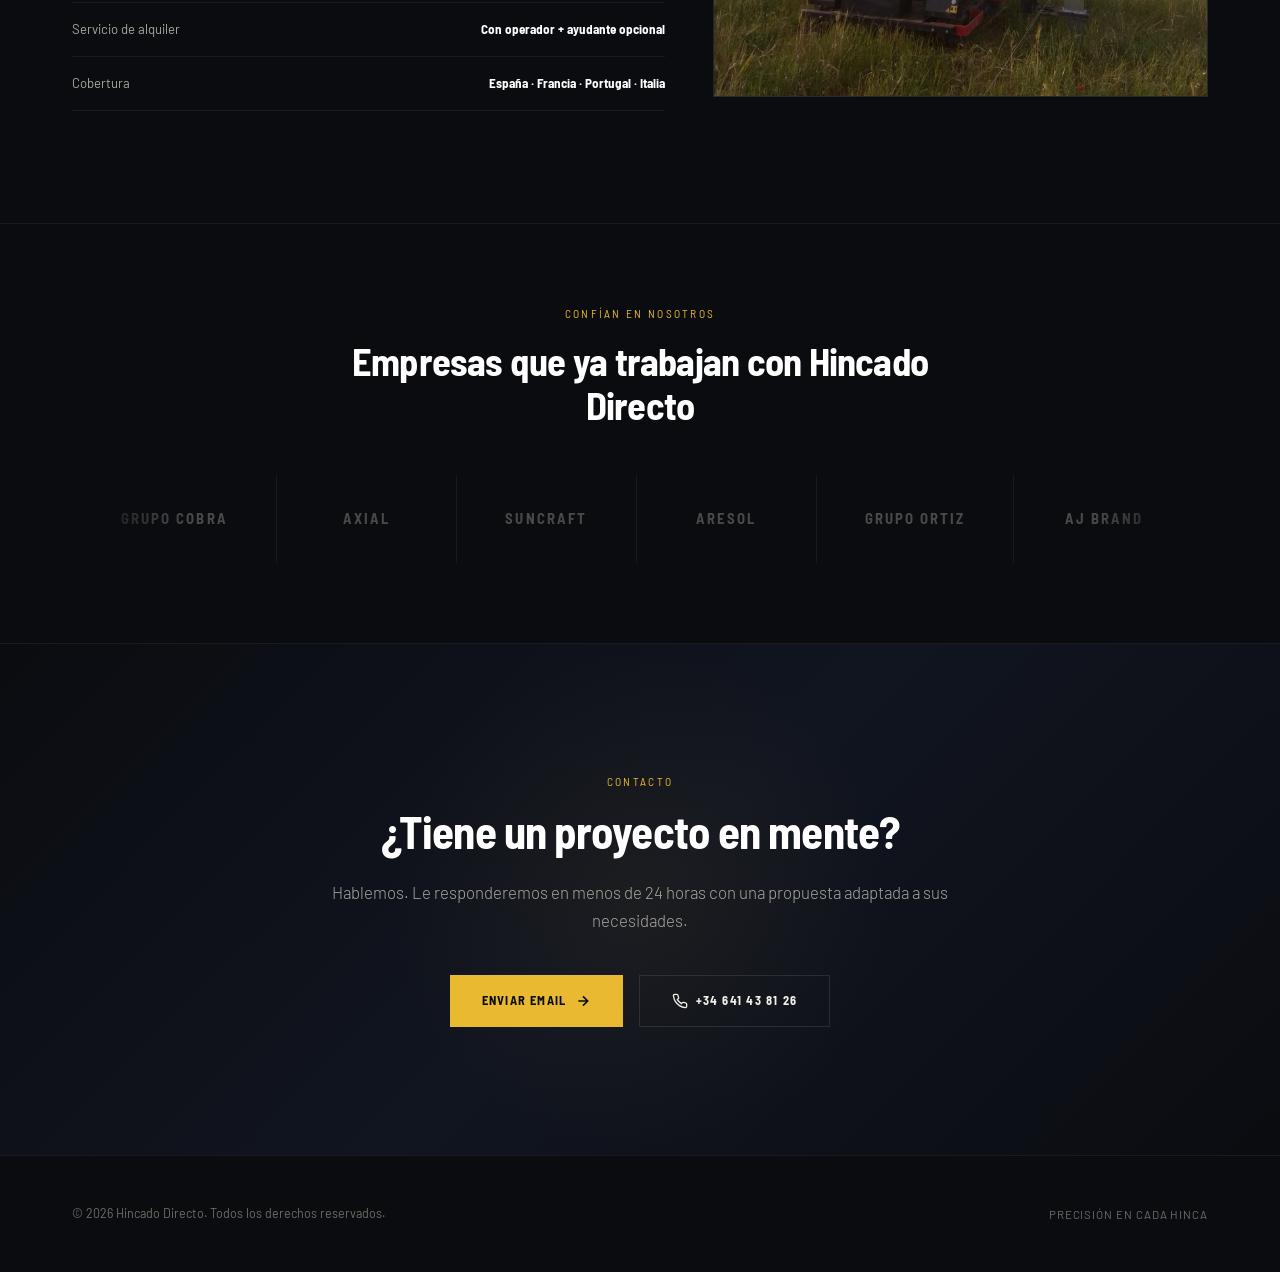
==== commit e7dfc5ca: "telefono de empresa" ====
--- a/index.html
+++ b/index.html
@@ -35,7 +35,7 @@
   "description": "Especialistas en hincado y perforado para parques fotovoltaicos. Más de 2GW instalado en España, Francia, Portugal e Italia.",
   "foundingDate": "2019",
   "email": "direccion@hincadodirecto.com",
-  "telephone": "+34683339661",
+  "telephone": "+34641438126",
   "address": {
     "@type": "PostalAddress",
     "streetAddress": "Calle Francisco Luján, 2, Esc. Izq., Piso 6D",
@@ -1419,9 +1419,9 @@
           Enviar email
           <svg width="16" height="16" viewBox="0 0 24 24" fill="none" stroke="currentColor" stroke-width="2.5"><path d="M5 12h14M12 5l7 7-7 7"/></svg>
         </a>
-        <a href="tel:+34683339661" class="btn-secondary">
+        <a href="tel:+34641438126" class="btn-secondary">
           <svg width="16" height="16" viewBox="0 0 24 24" fill="none" stroke="currentColor" stroke-width="2"><path d="M22 16.92v3a2 2 0 01-2.18 2 19.79 19.79 0 01-8.63-3.07 19.5 19.5 0 01-6-6 19.79 19.79 0 01-3.07-8.67A2 2 0 014.11 2h3a2 2 0 012 1.72 12.84 12.84 0 00.7 2.81 2 2 0 01-.45 2.11L8.09 9.91a16 16 0 006 6l1.27-1.27a2 2 0 012.11-.45 12.84 12.84 0 002.81.7A2 2 0 0122 16.92z"/></svg>
-          +34 683 33 96 61
+          +34 641 43 81 26
         </a>
       </div>
     </div>
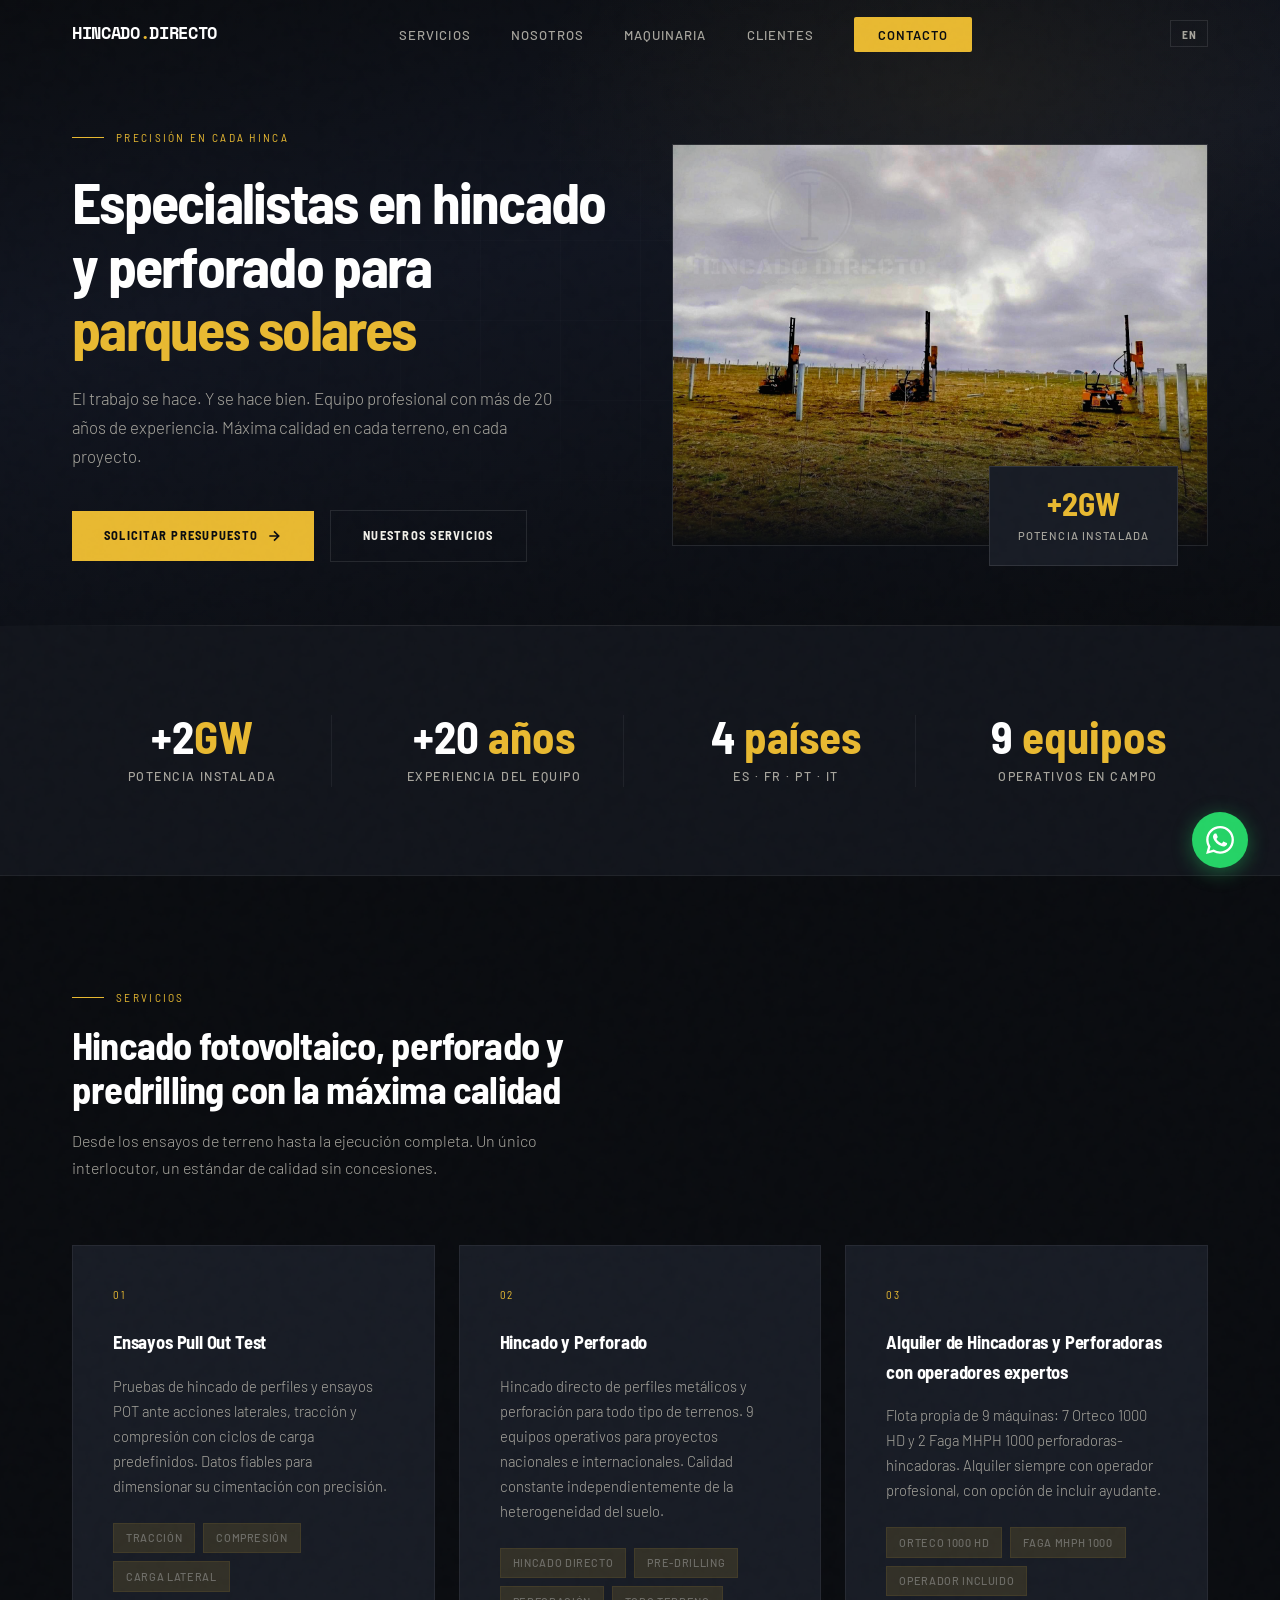
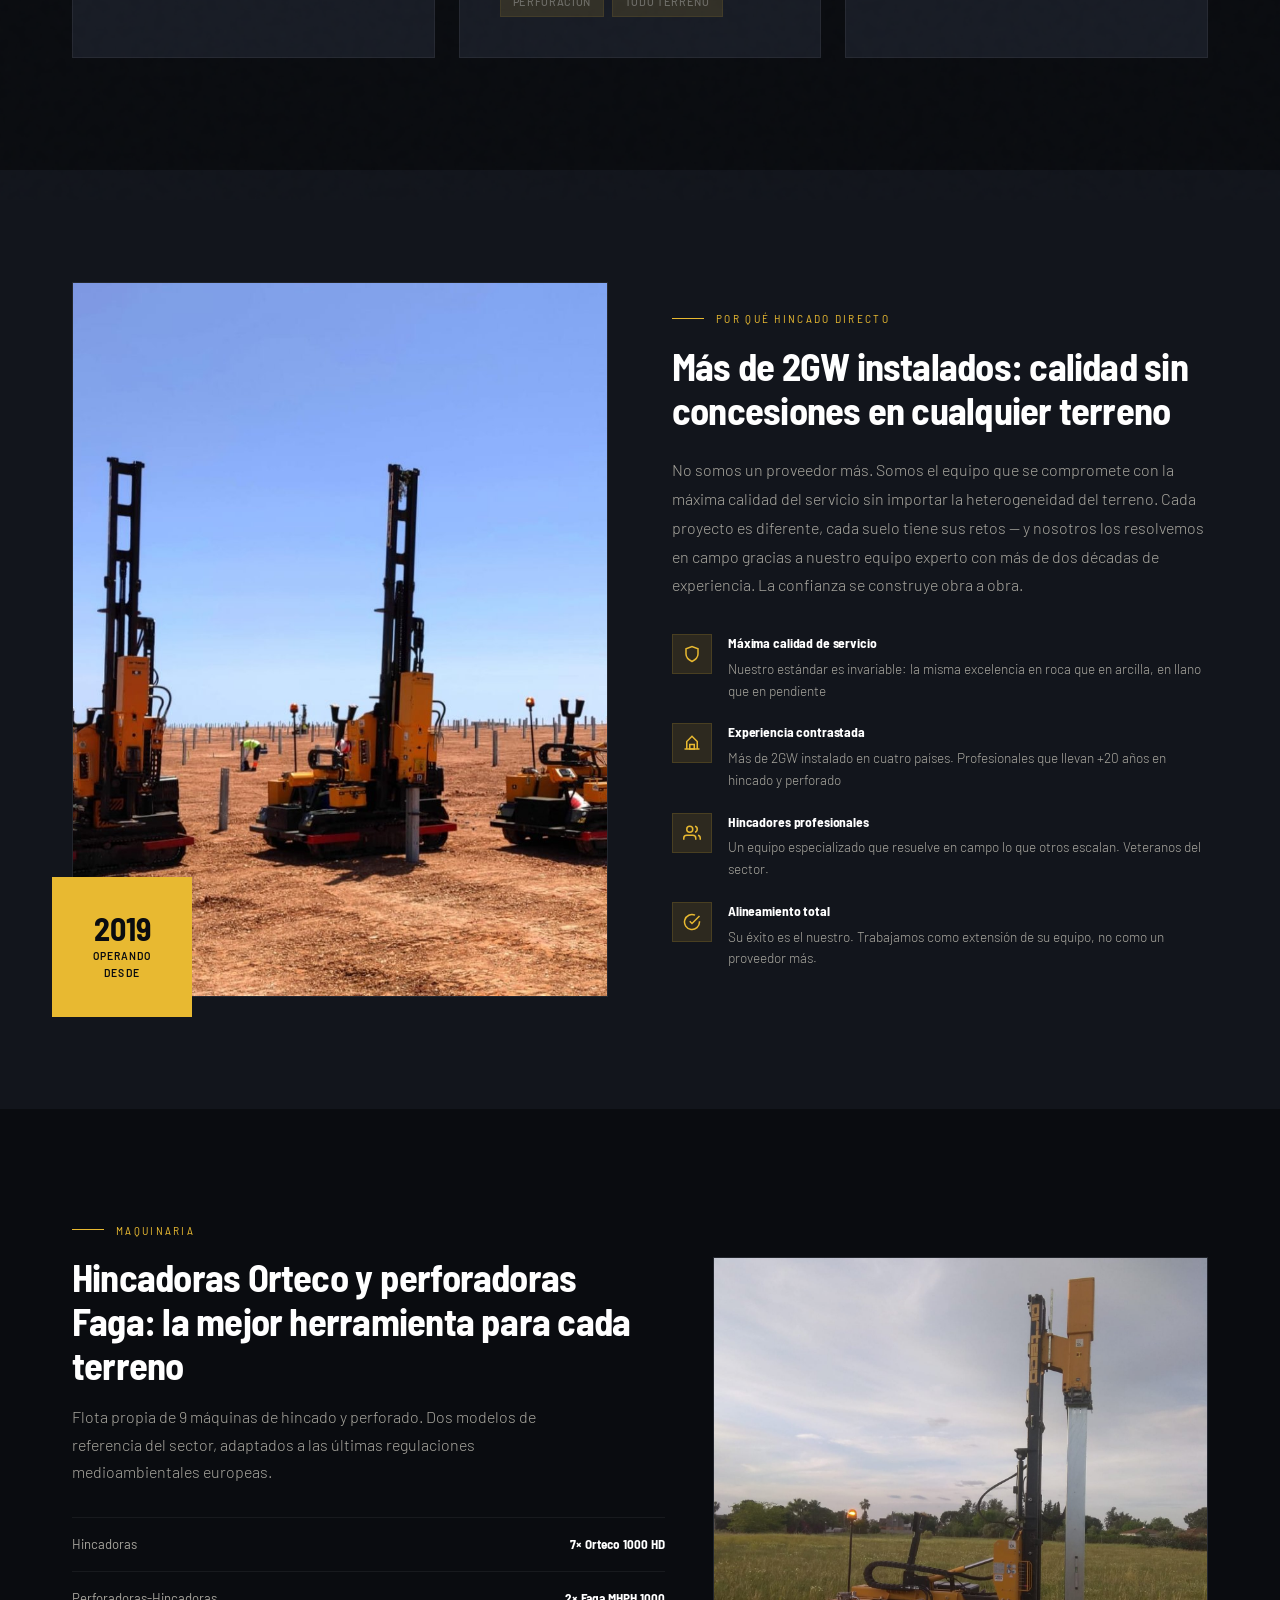
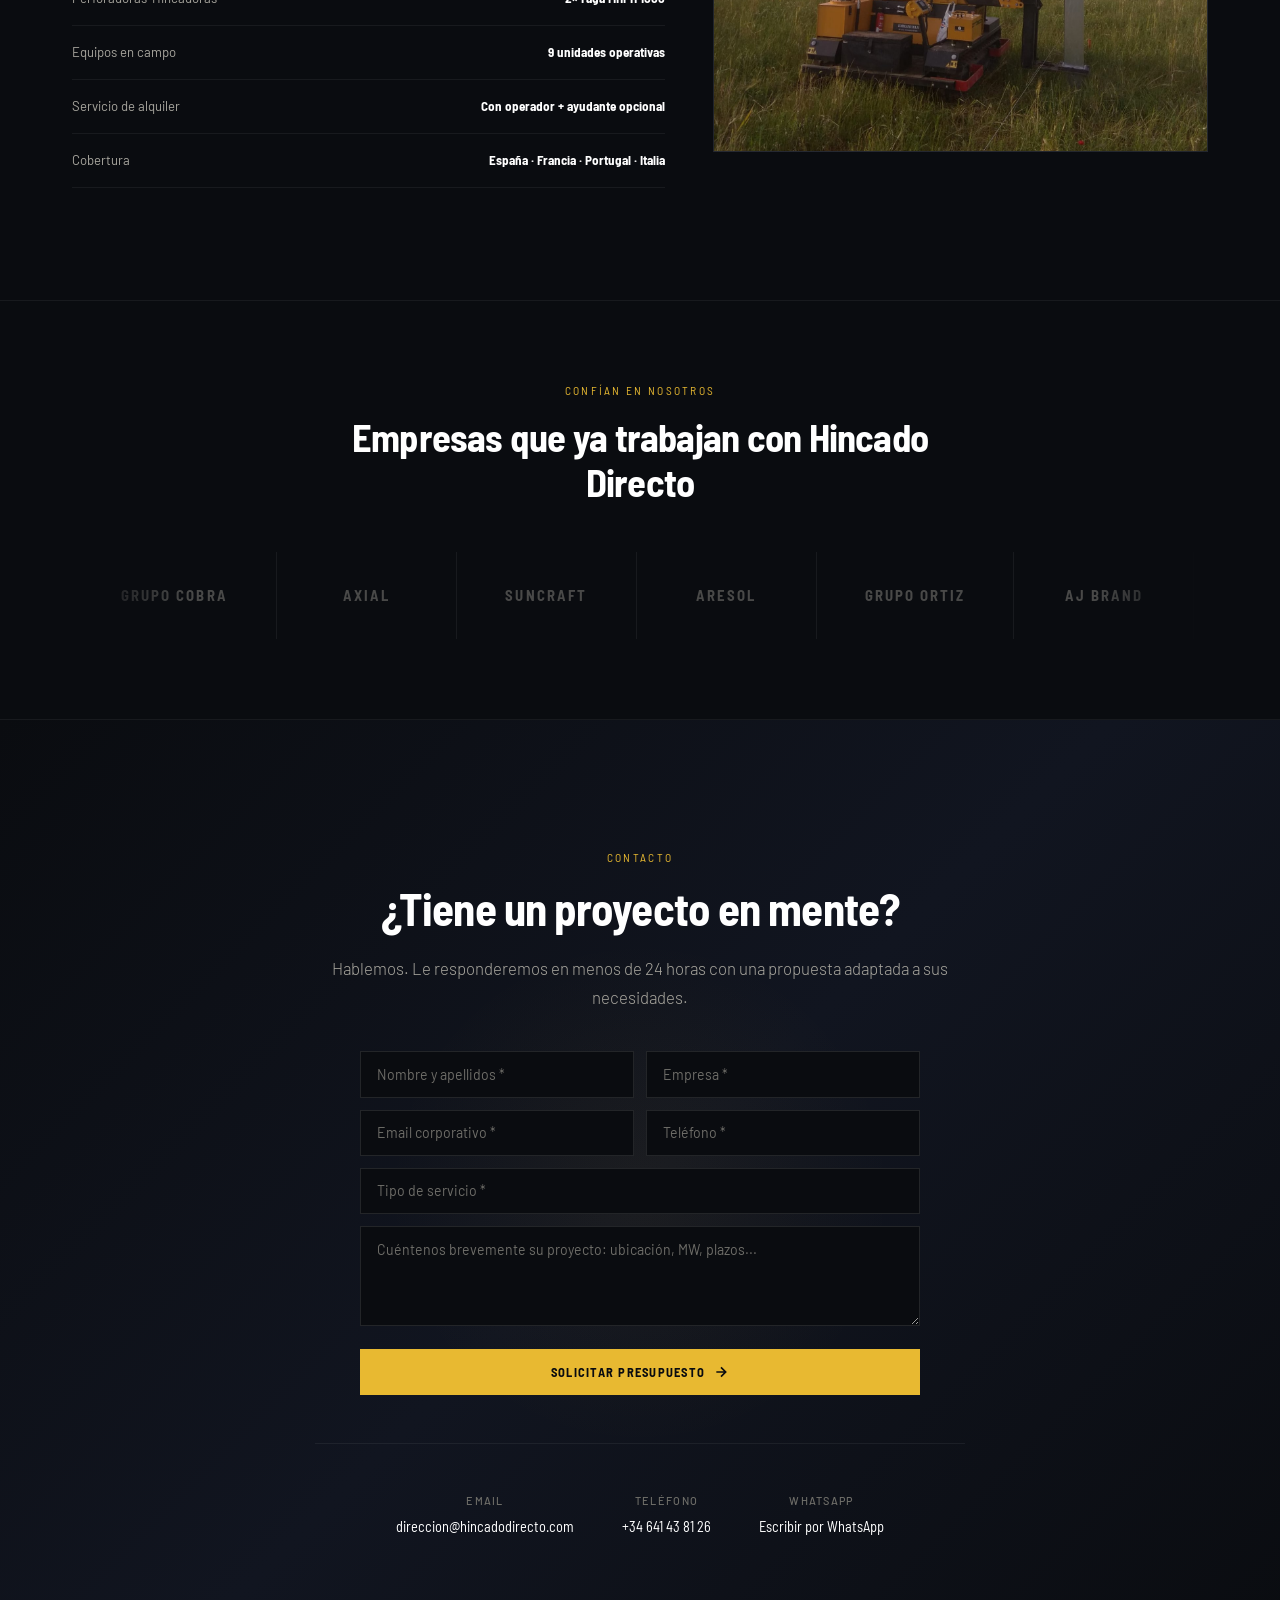
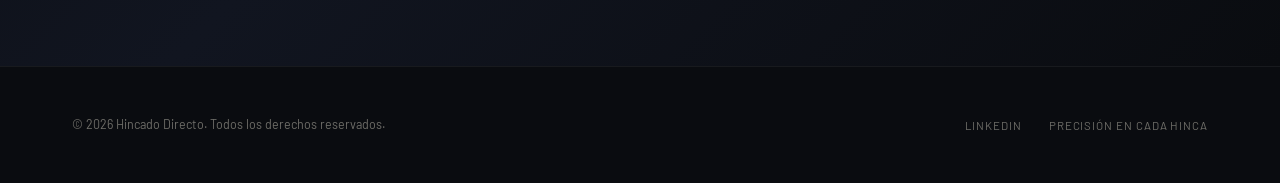
==== commit 0908582e: "SEO Fase 0: H1 keywords, formulario contacto, WhatsApp, og:image, Twitter Cards, canonical, lazy loa" ====
--- a/index.html
+++ b/index.html
@@ -8,12 +8,25 @@
 <meta name="author" content="Hincado Directo">
 <meta name="robots" content="index, follow">
 
+<!-- Canonical -->
+<link rel="canonical" href="https://www.hincadodirecto.com/">
+
 <!-- Open Graph (para compartir en redes sociales y WhatsApp) -->
 <meta property="og:title" content="Hincado Directo | Especialistas en Hincado y Perforado Fotovoltaico">
-<meta property="og:description" content="Equipo profesional con más de 20 años de experiencia. Más de 2GW instalado en 4 países. Máxima calidad en cualquier terreno.">
+<meta property="og:description" content="Especialistas en hincado y perforado para parques solares. +2GW instalado en España, Francia, Portugal e Italia. 9 equipos operativos. Presupuesto en 24h.">
 <meta property="og:type" content="website">
 <meta property="og:url" content="https://www.hincadodirecto.com">
 <meta property="og:locale" content="es_ES">
+<meta property="og:image" content="https://www.hincadodirecto.com/img/og-image.jpg">
+<meta property="og:image:width" content="1200">
+<meta property="og:image:height" content="630">
+<meta property="og:image:alt" content="Hincadoras Orteco trabajando en parque solar fotovoltaico">
+
+<!-- Twitter Cards -->
+<meta name="twitter:card" content="summary_large_image">
+<meta name="twitter:title" content="Hincado Directo | Especialistas en Hincado y Perforado Fotovoltaico">
+<meta name="twitter:description" content="Especialistas en hincado y perforado para parques solares. +2GW instalado en 4 países. Presupuesto en 24h.">
+<meta name="twitter:image" content="https://www.hincadodirecto.com/img/og-image.jpg">
 
 <!-- Favicon -->
 <link rel="icon" type="image/png" href="img/favicon.png">
@@ -1028,6 +1041,89 @@
 }
 .cta-contact-value a:hover { color: var(--color-accent); }
 
+/* ============ CONTACT FORM ============ */
+.contact-form {
+  max-width: 560px;
+  margin: 2rem auto 0;
+  text-align: left;
+}
+.form-grid {
+  display: grid;
+  grid-template-columns: 1fr 1fr;
+  gap: 0.75rem;
+}
+.form-group-full {
+  grid-column: 1 / -1;
+}
+.contact-form input,
+.contact-form select,
+.contact-form textarea {
+  width: 100%;
+  padding: 0.85rem 1rem;
+  background: var(--color-bg);
+  border: 1px solid var(--color-border-light);
+  color: var(--color-text);
+  font-family: var(--font-body);
+  font-size: 0.88rem;
+  font-weight: 400;
+  transition: border-color 0.3s ease;
+  -webkit-appearance: none;
+  border-radius: 0;
+}
+.contact-form input::placeholder,
+.contact-form textarea::placeholder {
+  color: var(--color-text-dim);
+}
+.contact-form select {
+  color: var(--color-text-dim);
+  cursor: pointer;
+}
+.contact-form select:valid {
+  color: var(--color-text);
+}
+.contact-form input:focus,
+.contact-form select:focus,
+.contact-form textarea:focus {
+  outline: none;
+  border-color: var(--color-accent);
+}
+.contact-form textarea {
+  resize: vertical;
+  min-height: 100px;
+}
+.form-submit {
+  margin-top: 1rem;
+  width: 100%;
+  justify-content: center;
+}
+
+/* ============ WHATSAPP FLOATING BUTTON ============ */
+.whatsapp-float {
+  position: fixed;
+  bottom: 2rem;
+  right: 2rem;
+  width: 56px;
+  height: 56px;
+  background: #25D366;
+  border-radius: 50%;
+  display: flex;
+  align-items: center;
+  justify-content: center;
+  box-shadow: 0 4px 20px rgba(37,211,102,0.4);
+  z-index: 999;
+  transition: transform 0.3s ease, box-shadow 0.3s ease;
+  text-decoration: none;
+}
+.whatsapp-float:hover {
+  transform: scale(1.1);
+  box-shadow: 0 6px 28px rgba(37,211,102,0.5);
+}
+.whatsapp-float svg {
+  width: 28px;
+  height: 28px;
+  color: #fff;
+}
+
 /* ============ FOOTER ============ */
 footer {
   padding: 3rem 0;
@@ -1091,6 +1187,7 @@
   .stat-item::after { display: none !important; }
   .hero-actions { flex-direction: column; align-items: flex-start; }
   footer .container { flex-direction: column; gap: 1rem; text-align: center; }
+  .form-grid { grid-template-columns: 1fr; }
 }
 </style>
 </head>
@@ -1123,11 +1220,10 @@
     <div class="hero-content">
       <div class="hero-tag" data-i18n="hero.tag">Precisión en cada hinca</div>
       <h1 class="hero-title" data-i18n="hero.title">
-        El trabajo se hace.<br>
-        Y se hace <em>bien</em>.
+        Especialistas en hincado y perforado para <em>parques solares</em>
       </h1>
       <p class="hero-desc" data-i18n="hero.desc">
-        Equipo profesional con más de 20 años de experiencia en hincado y perforado para parques solares. Máxima calidad en cada terreno, en cada proyecto.
+        El trabajo se hace. Y se hace bien. Equipo profesional con más de 20 años de experiencia. Máxima calidad en cada terreno, en cada proyecto.
       </p>
       <div class="hero-actions">
         <a href="#contacto" class="btn-primary" data-i18n="hero.cta">
@@ -1179,7 +1275,7 @@
   <div class="container">
     <div class="section-header animate-on-scroll">
       <div class="section-tag" data-i18n="nav.services">Servicios</div>
-      <h2 class="section-title" data-i18n="services.title">Hincado y perforado con la máxima calidad, en cualquier terreno</h2>
+      <h2 class="section-title" data-i18n="services.title">Hincado fotovoltaico, perforado y predrilling con la máxima calidad</h2>
       <p class="section-subtitle" data-i18n="services.subtitle">Desde los ensayos de terreno hasta la ejecución completa. Un único interlocutor, un estándar de calidad sin concesiones.</p>
     </div>
     <div class="services-grid">
@@ -1230,10 +1326,10 @@
             Sube las fotos a img/equipo/ y añade una línea <img> por cada una.
           -->
           <div class="photo-carousel" data-interval="3000">
-            <img src="img/equipo/equipo-01.jpg" alt="Equipo Hincado Directo en campo" class="active">
-            <img src="img/equipo/equipo-02.jpg" alt="Trabajos de hincado en planta solar">
-            <img src="img/equipo/equipo-03.jpg" alt="Cuadrilla de hincadores profesionales">
-            <img src="img/equipo/equipo-04.jpg" alt="Detalle de perfil hincado en planta solar">
+            <img src="img/equipo/equipo-01.jpg" alt="Equipo Hincado Directo en campo" class="active" loading="lazy">
+            <img src="img/equipo/equipo-02.jpg" alt="Trabajos de hincado en planta solar" loading="lazy">
+            <img src="img/equipo/equipo-03.jpg" alt="Cuadrilla de hincadores profesionales" loading="lazy">
+            <img src="img/equipo/equipo-04.jpg" alt="Detalle de perfil hincado en planta solar" loading="lazy">
             <!-- Añade más fotos aquí: <img src="img/equipo/equipo-05.jpg" alt="Descripción"> -->
           </div>
         </div>
@@ -1244,7 +1340,7 @@
       </div>
       <div class="about-content animate-on-scroll">
         <div class="section-tag" data-i18n="about.tag">Por qué Hincado Directo</div>
-        <h2 class="section-title" style="margin-bottom:1.5rem" data-i18n="about.title">Calidad sin concesiones, en cualquier terreno</h2>
+        <h2 class="section-title" style="margin-bottom:1.5rem" data-i18n="about.title">Más de 2GW instalados: calidad sin concesiones en cualquier terreno</h2>
         <p class="about-text" data-i18n="about.text">
           No somos un proveedor más. Somos el equipo que se compromete con la máxima calidad del servicio sin importar la heterogeneidad del terreno. Cada proyecto es diferente, cada suelo tiene sus retos — y nosotros los resolvemos en campo gracias a nuestro equipo experto con más de dos décadas de experiencia. La confianza se construye obra a obra.
         </p>
@@ -1297,7 +1393,7 @@
     <div class="fleet-showcase">
       <div class="fleet-info animate-on-scroll">
         <div class="section-tag" data-i18n="nav.fleet">Maquinaria</div>
-        <h2 class="section-title" style="margin-bottom:1rem" data-i18n="fleet.title">La mejor herramienta para cada terreno</h2>
+        <h2 class="section-title" style="margin-bottom:1rem" data-i18n="fleet.title">Hincadoras Orteco y perforadoras Faga: la mejor herramienta para cada terreno</h2>
         <p class="section-subtitle" style="margin-bottom:0" data-i18n="fleet.subtitle">Flota propia de 9 máquinas de hincado y perforado. Dos modelos de referencia del sector, adaptados a las últimas regulaciones medioambientales europeas.</p>
         <div class="fleet-spec-list">
           <div class="fleet-spec">
@@ -1328,13 +1424,13 @@
             CARRUSEL MAQUINARIA — Mismo sistema. Añade fotos a img/maquinaria/.
           -->
           <div class="photo-carousel" data-interval="3000">
-            <img src="img/maquinaria/maquina-01.jpg" alt="Orteco 1000 HD en operación" class="active">
-            <img src="img/maquinaria/maquina-02.jpg" alt="Faga MHPH 1000 perforadora-hincadora">
-            <img src="img/maquinaria/maquina-03.jpg" alt="Flota de hincadoras Hincado Directo">
-            <img src="img/maquinaria/maquina-04.jpg" alt="Orteco 1000 HD entre margaritas">
-            <img src="img/maquinaria/maquina-05.jpg" alt="Orteco al atardecer en planta solar">
-            <img src="img/maquinaria/maquina-06.jpg" alt="Orteco HD en campo verde">
-            <img src="img/maquinaria/maquina-07.jpg" alt="Hincadora Orteco en terreno de trabajo">
+            <img src="img/maquinaria/maquina-01.jpg" alt="Orteco 1000 HD en operación" class="active" loading="lazy">
+            <img src="img/maquinaria/maquina-02.jpg" alt="Faga MHPH 1000 perforadora-hincadora" loading="lazy">
+            <img src="img/maquinaria/maquina-03.jpg" alt="Flota de hincadoras Hincado Directo" loading="lazy">
+            <img src="img/maquinaria/maquina-04.jpg" alt="Orteco 1000 HD entre margaritas" loading="lazy">
+            <img src="img/maquinaria/maquina-05.jpg" alt="Orteco al atardecer en planta solar" loading="lazy">
+            <img src="img/maquinaria/maquina-06.jpg" alt="Orteco HD en campo verde" loading="lazy">
+            <img src="img/maquinaria/maquina-07.jpg" alt="Hincadora Orteco en terreno de trabajo" loading="lazy">
             <!-- Añade más fotos aquí: <img src="img/maquinaria/maquina-08.jpg" alt="Descripción"> -->
           </div>
         </div>
@@ -1414,25 +1510,75 @@
       <div class="section-tag" data-i18n="nav.contact">Contacto</div>
       <h2 class="cta-title" data-i18n="cta.title">¿Tiene un proyecto en mente?</h2>
       <p class="cta-desc" data-i18n="cta.desc">Hablemos. Le responderemos en menos de 24 horas con una propuesta adaptada a sus necesidades.</p>
-      <div class="cta-actions">
-        <a href="mailto:direccion@hincadodirecto.com" class="btn-primary" data-i18n="cta.email">
-          Enviar email
+
+      <!-- Formulario de contacto -->
+      <form class="contact-form" action="https://formspree.io/f/xwvygjno" method="POST" id="contactForm">
+        <div class="form-grid">
+          <div class="form-group">
+            <input type="text" name="nombre" placeholder="Nombre y apellidos *" required>
+          </div>
+          <div class="form-group">
+            <input type="text" name="empresa" placeholder="Empresa *" required>
+          </div>
+          <div class="form-group">
+            <input type="email" name="email" placeholder="Email corporativo *" required>
+          </div>
+          <div class="form-group">
+            <input type="tel" name="telefono" placeholder="Teléfono *" required>
+          </div>
+          <div class="form-group form-group-full">
+            <select name="servicio" required>
+              <option value="" disabled selected>Tipo de servicio *</option>
+              <option value="hincado">Hincado fotovoltaico</option>
+              <option value="perforacion">Perforación / Predrilling</option>
+              <option value="pot">Ensayos Pull Out Test (POT)</option>
+              <option value="alquiler-hincadora">Alquiler de hincadora con operador</option>
+              <option value="alquiler-perforadora">Alquiler de perforadora con operador</option>
+              <option value="otro">Otro</option>
+            </select>
+          </div>
+          <div class="form-group form-group-full">
+            <textarea name="mensaje" placeholder="Cuéntenos brevemente su proyecto: ubicación, MW, plazos..." rows="4"></textarea>
+          </div>
+        </div>
+        <input type="text" name="_gotcha" style="display:none">
+        <button type="submit" class="btn-primary form-submit">
+          Solicitar presupuesto
           <svg width="16" height="16" viewBox="0 0 24 24" fill="none" stroke="currentColor" stroke-width="2.5"><path d="M5 12h14M12 5l7 7-7 7"/></svg>
-        </a>
-        <a href="tel:+34641438126" class="btn-secondary">
-          <svg width="16" height="16" viewBox="0 0 24 24" fill="none" stroke="currentColor" stroke-width="2"><path d="M22 16.92v3a2 2 0 01-2.18 2 19.79 19.79 0 01-8.63-3.07 19.5 19.5 0 01-6-6 19.79 19.79 0 01-3.07-8.67A2 2 0 014.11 2h3a2 2 0 012 1.72 12.84 12.84 0 00.7 2.81 2 2 0 01-.45 2.11L8.09 9.91a16 16 0 006 6l1.27-1.27a2 2 0 012.11-.45 12.84 12.84 0 002.81.7A2 2 0 0122 16.92z"/></svg>
-          +34 641 43 81 26
-        </a>
+        </button>
+      </form>
+
+      <div class="cta-contact-info">
+        <div class="cta-contact-item">
+          <div class="cta-contact-label">Email</div>
+          <div class="cta-contact-value"><a href="mailto:direccion@hincadodirecto.com">direccion@hincadodirecto.com</a></div>
+        </div>
+        <div class="cta-contact-item">
+          <div class="cta-contact-label">Teléfono</div>
+          <div class="cta-contact-value"><a href="tel:+34641438126">+34 641 43 81 26</a></div>
+        </div>
+        <div class="cta-contact-item">
+          <div class="cta-contact-label">WhatsApp</div>
+          <div class="cta-contact-value"><a href="https://wa.me/34641438126?text=Hola%2C%20me%20gustar%C3%ADa%20solicitar%20informaci%C3%B3n%20sobre%20sus%20servicios%20de%20hincado." target="_blank" rel="noopener">Escribir por WhatsApp</a></div>
+        </div>
       </div>
     </div>
   </div>
 </section>
 
+<!-- ========== WHATSAPP FLOATING BUTTON ========== -->
+<a href="https://wa.me/34641438126?text=Hola%2C%20me%20gustar%C3%ADa%20solicitar%20informaci%C3%B3n%20sobre%20sus%20servicios%20de%20hincado." class="whatsapp-float" target="_blank" rel="noopener" aria-label="Contactar por WhatsApp">
+  <svg viewBox="0 0 24 24" fill="currentColor"><path d="M17.472 14.382c-.297-.149-1.758-.867-2.03-.967-.273-.099-.471-.148-.67.15-.197.297-.767.966-.94 1.164-.173.199-.347.223-.644.075-.297-.15-1.255-.463-2.39-1.475-.883-.788-1.48-1.761-1.653-2.059-.173-.297-.018-.458.13-.606.134-.133.298-.347.446-.52.149-.174.198-.298.298-.497.099-.198.05-.371-.025-.52-.075-.149-.669-1.612-.916-2.207-.242-.579-.487-.5-.669-.51-.173-.008-.371-.01-.57-.01-.198 0-.52.074-.792.372-.272.297-1.04 1.016-1.04 2.479 0 1.462 1.065 2.875 1.213 3.074.149.198 2.096 3.2 5.077 4.487.709.306 1.262.489 1.694.625.712.227 1.36.195 1.871.118.571-.085 1.758-.719 2.006-1.413.248-.694.248-1.289.173-1.413-.074-.124-.272-.198-.57-.347m-5.421 7.403h-.004a9.87 9.87 0 01-5.031-1.378l-.361-.214-3.741.982.998-3.648-.235-.374a9.86 9.86 0 01-1.51-5.26c.001-5.45 4.436-9.884 9.888-9.884 2.64 0 5.122 1.03 6.988 2.898a9.825 9.825 0 012.893 6.994c-.003 5.45-4.437 9.884-9.885 9.884m8.413-18.297A11.815 11.815 0 0012.05 0C5.495 0 .16 5.335.157 11.892c0 2.096.547 4.142 1.588 5.945L.057 24l6.305-1.654a11.882 11.882 0 005.683 1.448h.005c6.554 0 11.89-5.335 11.893-11.893a11.821 11.821 0 00-3.48-8.413z"/></svg>
+</a>
+
 <!-- ========== FOOTER ========== -->
 <footer>
   <div class="container">
     <div class="footer-left" data-i18n="footer.copy">&copy; 2026 <a href="#">Hincado Directo</a>. Todos los derechos reservados.</div>
-    <div class="footer-right" data-i18n="footer.tagline">Precisión en cada hinca</div>
+    <div class="footer-right">
+      <a href="https://es.linkedin.com/company/hincado-directo" target="_blank" rel="noopener" style="color:var(--color-text-dim);text-decoration:none;margin-right:1.5rem;transition:color 0.3s" onmouseover="this.style.color='var(--color-accent)'" onmouseout="this.style.color='var(--color-text-dim)'">LinkedIn</a>
+      <span data-i18n="footer.tagline">Precisión en cada hinca</span>
+    </div>
   </div>
 </footer>
 
@@ -1503,8 +1649,8 @@
     'nav.clients': 'Clientes',
     'nav.contact': 'Contacto',
     'hero.tag': 'Precisión en cada hinca',
-    'hero.title': 'El trabajo se hace.<br>Y se hace <em>bien</em>.',
-    'hero.desc': 'Equipo profesional con más de 20 años de experiencia en hincado y perforado para parques solares. Máxima calidad en cada terreno, en cada proyecto.',
+    'hero.title': 'Especialistas en hincado y perforado para <em>parques solares</em>',
+    'hero.desc': 'El trabajo se hace. Y se hace bien. Equipo profesional con más de 20 años de experiencia. Máxima calidad en cada terreno, en cada proyecto.',
     'hero.cta': 'Solicitar presupuesto <svg width="16" height="16" viewBox="0 0 24 24" fill="none" stroke="currentColor" stroke-width="2.5"><path d="M5 12h14M12 5l7 7-7 7"/></svg>',
     'hero.cta2': 'Nuestros servicios',
     'stats.power': 'Potencia instalada',
@@ -1513,7 +1659,7 @@
     'stats.countries_unit': ' países',
     'stats.teams_unit': ' equipos',
     'stats.operational': 'Operativos en campo',
-    'services.title': 'Hincado y perforado con la máxima calidad, en cualquier terreno',
+    'services.title': 'Hincado fotovoltaico, perforado y predrilling con la máxima calidad',
     'services.subtitle': 'Desde los ensayos de terreno hasta la ejecución completa. Un único interlocutor, un estándar de calidad sin concesiones.',
     'services.pot.title': 'Ensayos Pull Out Test',
     'services.pot.desc': 'Pruebas de hincado de perfiles y ensayos POT ante acciones laterales, tracción y compresión con ciclos de carga predefinidos. Datos fiables para dimensionar su cimentación con precisión.',
@@ -1530,7 +1676,7 @@
     'services.rental.tag3': 'Operador incluido',
     'about.since': 'Operando<br>desde',
     'about.tag': 'Por qué Hincado Directo',
-    'about.title': 'Calidad sin concesiones, en cualquier terreno',
+    'about.title': 'Más de 2GW instalados: calidad sin concesiones en cualquier terreno',
     'about.text': 'No somos un proveedor más. Somos el equipo que se compromete con la máxima calidad del servicio sin importar la heterogeneidad del terreno. Cada proyecto es diferente, cada suelo tiene sus retos — y nosotros los resolvemos en campo gracias a nuestro equipo experto con más de dos décadas de experiencia. La confianza se construye obra a obra.',
     'about.f1.title': 'Máxima calidad de servicio',
     'about.f1.desc': 'Nuestro estándar es invariable: la misma excelencia en roca que en arcilla, en llano que en pendiente',
@@ -1540,7 +1686,7 @@
     'about.f3.desc': 'Un equipo especializado que resuelve en campo lo que otros escalan. Veteranos del sector.',
     'about.f4.title': 'Alineamiento total',
     'about.f4.desc': 'Su éxito es el nuestro. Trabajamos como extensión de su equipo, no como un proveedor más.',
-    'fleet.title': 'La mejor herramienta para cada terreno',
+    'fleet.title': 'Hincadoras Orteco y perforadoras Faga: la mejor herramienta para cada terreno',
     'fleet.subtitle': 'Flota propia de 9 máquinas de hincado y perforado. Dos modelos de referencia del sector, adaptados a las últimas regulaciones medioambientales europeas.',
     'fleet.ramming': 'Hincadoras',
     'fleet.drilling': 'Perforadoras-Hincadoras',
@@ -1565,8 +1711,8 @@
     'nav.clients': 'Clients',
     'nav.contact': 'Contact',
     'hero.tag': 'Precision in every pile',
-    'hero.title': 'The job gets done.<br>And it gets done <em>right</em>.',
-    'hero.desc': 'Professional team with over 20 years of experience in pile driving and drilling for solar plants. Top quality in every terrain, every project.',
+    'hero.title': 'Specialists in pile driving and drilling for <em>solar parks</em>',
+    'hero.desc': 'The job gets done. And it gets done right. Professional team with over 20 years of experience. Top quality in every terrain, every project.',
     'hero.cta': 'Request a quote <svg width="16" height="16" viewBox="0 0 24 24" fill="none" stroke="currentColor" stroke-width="2.5"><path d="M5 12h14M12 5l7 7-7 7"/></svg>',
     'hero.cta2': 'Our services',
     'stats.power': 'Installed capacity',
@@ -1575,7 +1721,7 @@
     'stats.countries_unit': ' countries',
     'stats.teams_unit': ' teams',
     'stats.operational': 'Operational in the field',
-    'services.title': 'Pile driving and drilling with the highest quality, in any terrain',
+    'services.title': 'Photovoltaic pile driving, drilling and predrilling with the highest quality',
     'services.subtitle': 'From soil testing to full execution. A single point of contact, an uncompromising quality standard.',
     'services.pot.title': 'Pull Out Tests',
     'services.pot.desc': 'Profile pile driving tests and POT tests under lateral, tension and compression loads with predefined load cycles. Reliable data to dimension your foundation with precision.',
@@ -1592,7 +1738,7 @@
     'services.rental.tag3': 'Operator included',
     'about.since': 'Operating<br>since',
     'about.tag': 'Why Hincado Directo',
-    'about.title': 'Uncompromising quality, in any terrain',
+    'about.title': 'Over 2GW installed: uncompromising quality in any terrain',
     'about.text': 'We are not just another supplier. We are the team committed to the highest quality of service regardless of terrain heterogeneity. Every project is different, every soil has its challenges — and we solve them in the field thanks to our expert team with over two decades of experience. Trust is built job by job.',
     'about.f1.title': 'Top quality service',
     'about.f1.desc': 'Our standard is unwavering: the same excellence in rock as in clay, on flat ground as on slopes',
@@ -1602,7 +1748,7 @@
     'about.f3.desc': 'A specialized team that solves in the field what others escalate. Industry veterans.',
     'about.f4.title': 'Total alignment',
     'about.f4.desc': 'Your success is ours. We work as an extension of your team, not just another supplier.',
-    'fleet.title': 'The right tool for every terrain',
+    'fleet.title': 'Orteco pile drivers and Faga drill-rammers: the right tool for every terrain',
     'fleet.subtitle': 'Own fleet of 9 pile driving and drilling machines. Two industry-reference models, compliant with the latest European environmental regulations.',
     'fleet.ramming': 'Pile drivers',
     'fleet.drilling': 'Drill-rammers',
